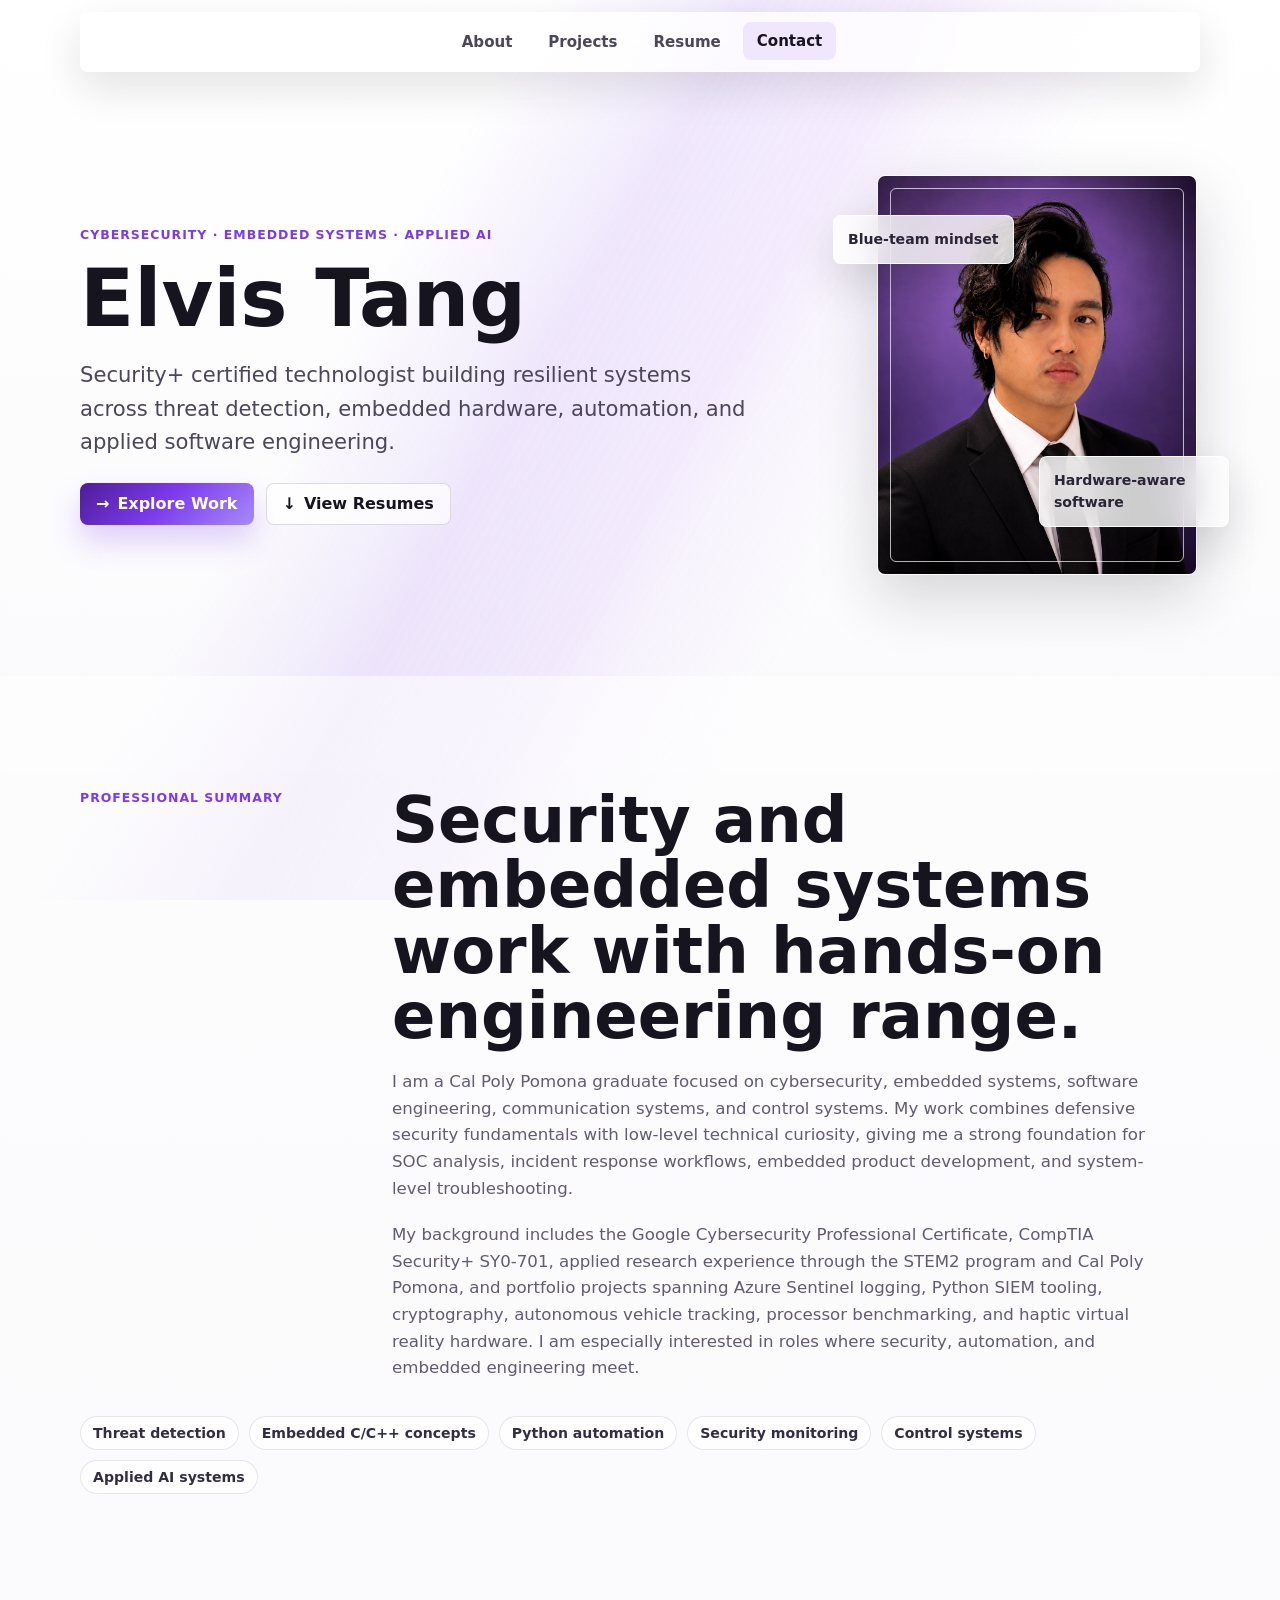
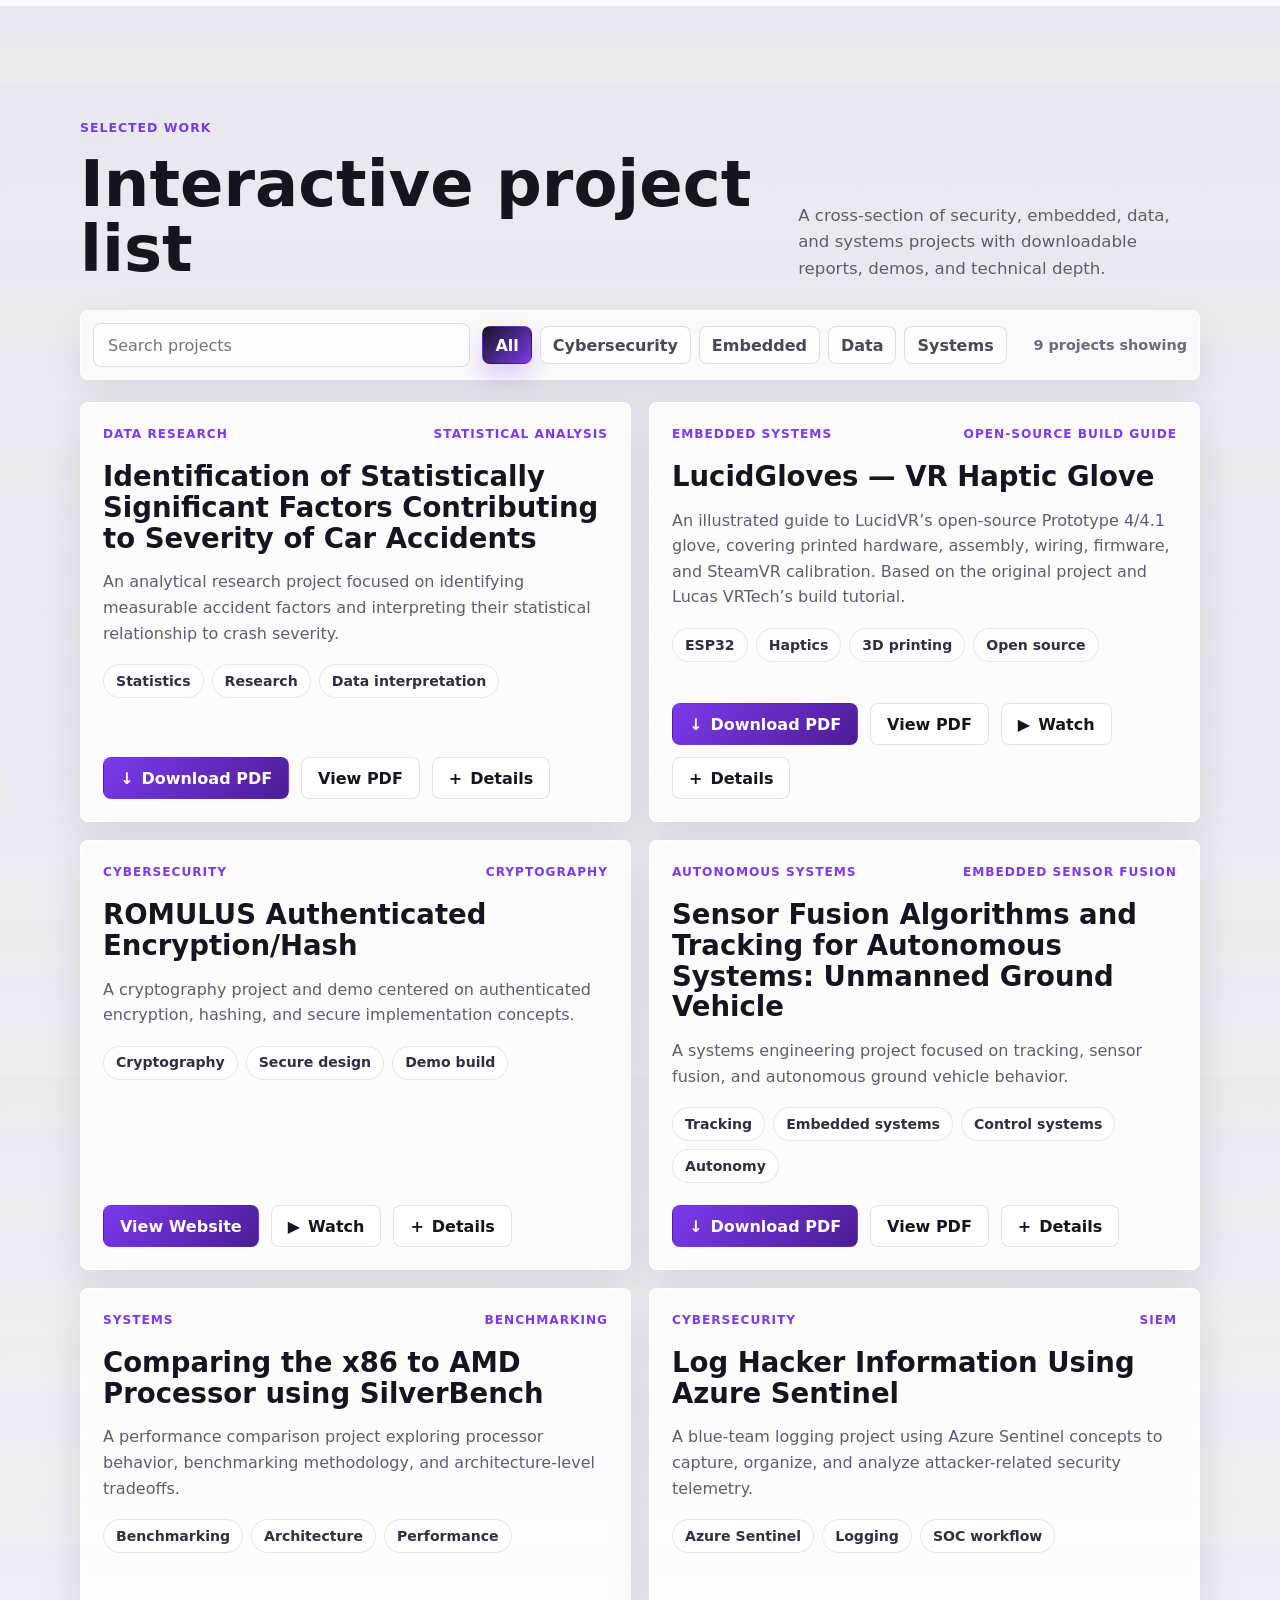
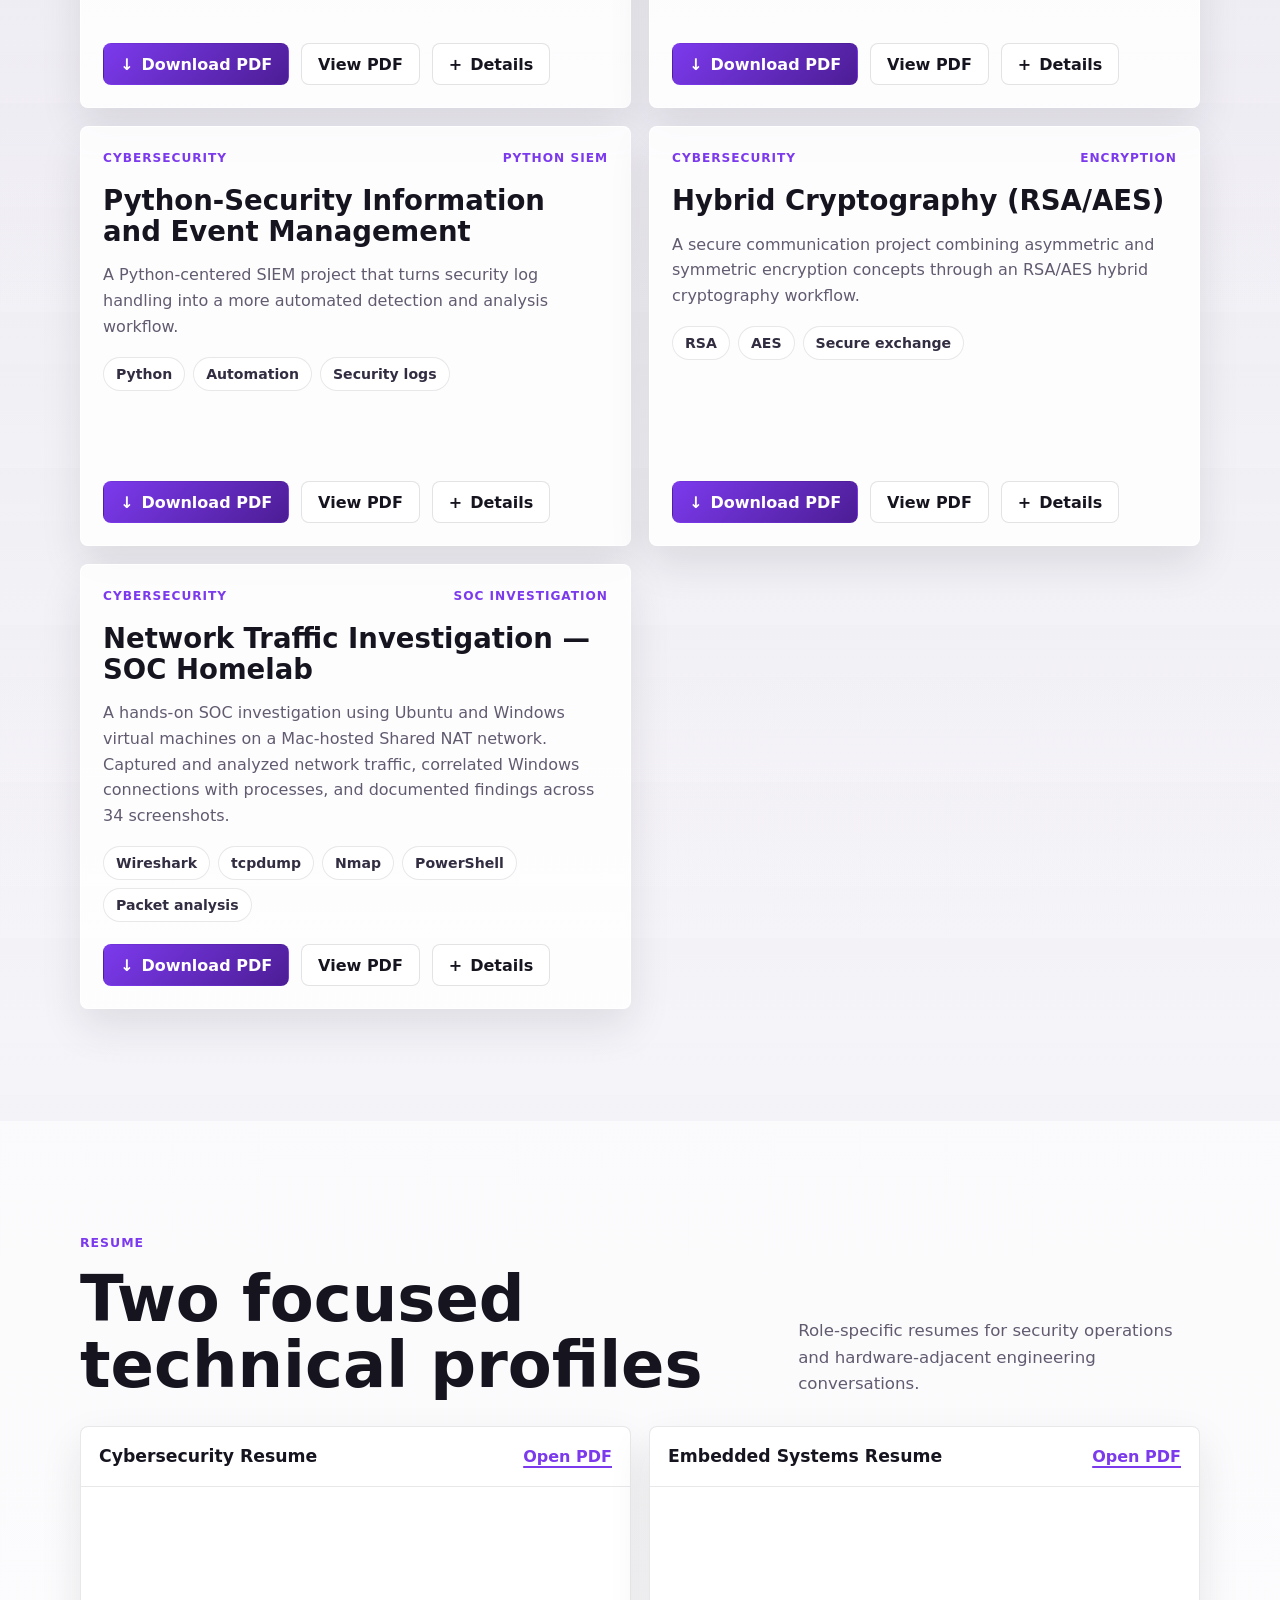
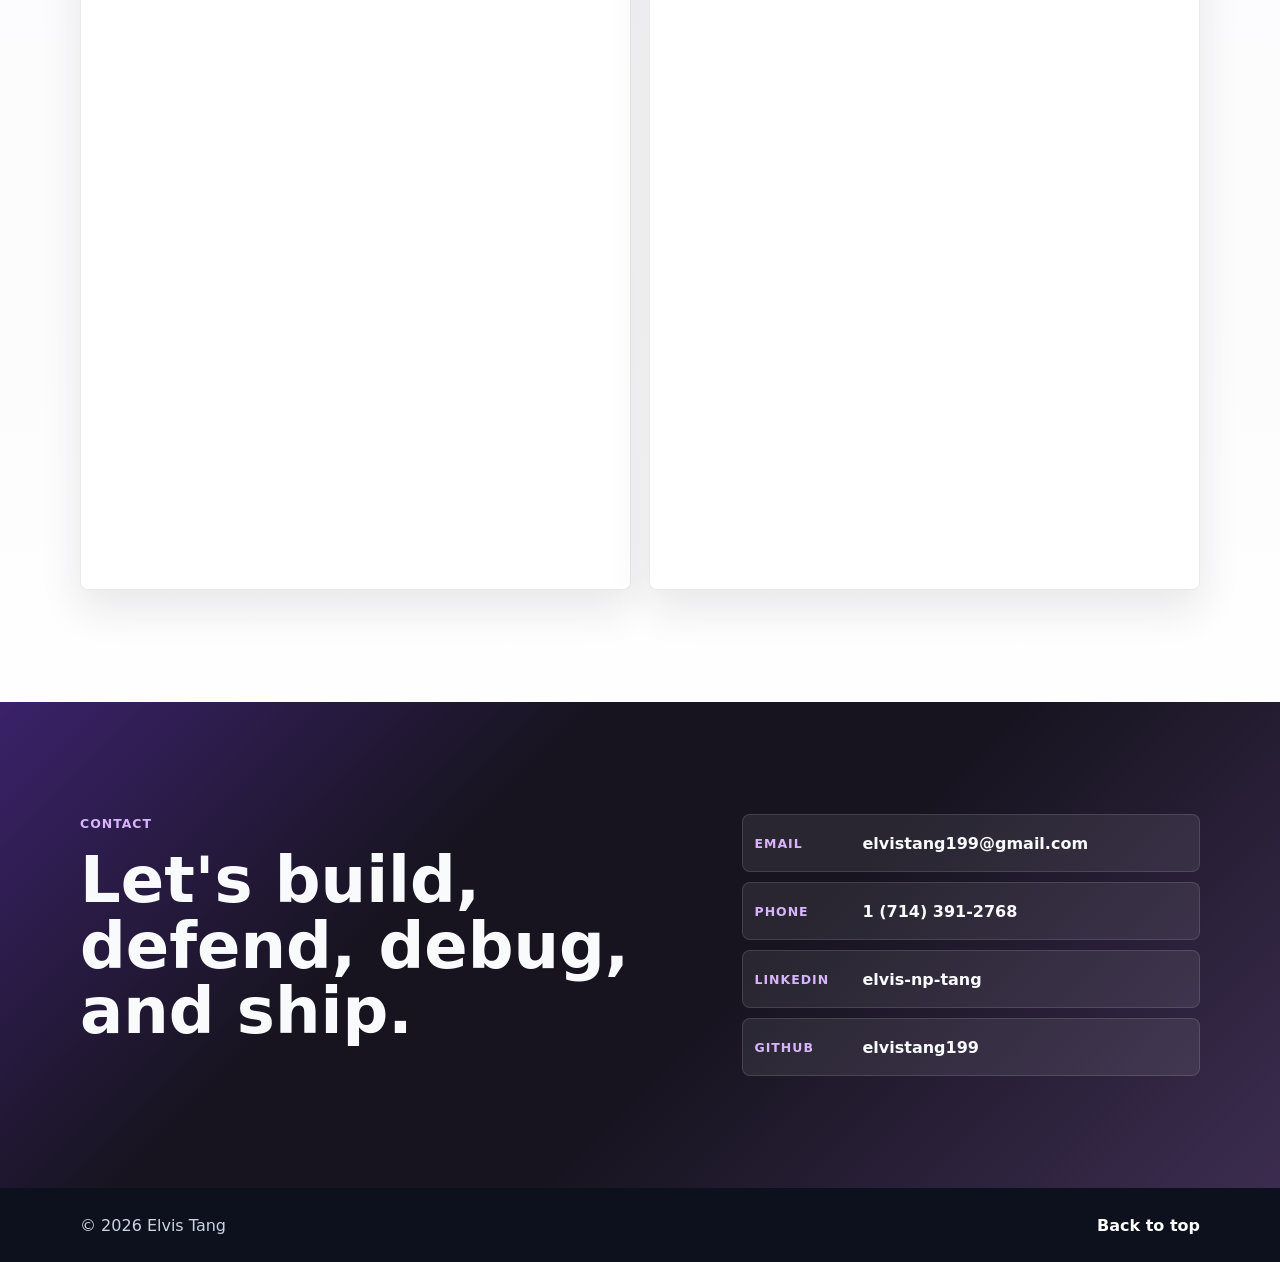
==== index.html @ aa674388 "Add files via upload" ====
<!DOCTYPE html>
<html lang="en">
<head>
  <meta charset="UTF-8" />
  <meta name="viewport" content="width=device-width, initial-scale=1.0" />
  <meta
    name="description"
    content="Portfolio for Elvis Tang, focused on cybersecurity, embedded systems, applied AI, and systems engineering projects."
  />
  <title>Elvis Tang | Cybersecurity &amp; Embedded Systems</title>
  <link rel="icon" type="image/png" href="purple-tiger-favicon.png" />
  <link rel="stylesheet" href="style.css" />
</head>
<body>
  <div class="scroll-progress" aria-hidden="true"></div>

  <header class="hero" id="top">
    <nav class="site-nav" aria-label="Primary navigation">
      <button class="nav-toggle" type="button" aria-expanded="false" aria-controls="nav-links">
        <span></span>
        <span></span>
        <span></span>
        <span class="sr-only">Menu</span>
      </button>
      <ul id="nav-links" class="nav-links">
        <li><a href="#about">About</a></li>
        <li><a href="#projects">Projects</a></li>
        <li><a href="#resume">Resume</a></li>
        <li><a href="#contact">Contact</a></li>
      </ul>
    </nav>

    <div class="hero-stage container reveal">
      <div class="hero-copy">
        <p class="eyebrow">Cybersecurity &middot; Embedded Systems &middot; Applied AI</p>
        <h1>Elvis Tang</h1>
        <p class="hero-lede">
          Security+ certified technologist building resilient systems across threat detection,
          embedded hardware, automation, and applied software engineering.
        </p>
        <div class="hero-actions" aria-label="Portfolio actions">
          <a class="button button-primary" href="#projects">
            <span aria-hidden="true">&rarr;</span>
            Explore Work
          </a>
          <a class="button button-secondary" href="#resume">
            <span aria-hidden="true">&darr;</span>
            View Resumes
          </a>
        </div>
      </div>

      <div class="hero-visual" aria-label="Portrait and expertise snapshot">
        <div class="portrait-frame tilt-target">
          <img src="ElvisTangHeadshot.png" alt="Portrait of Elvis Tang" />
        </div>
        <div class="floating-badge badge-top">
          <span>Blue-team mindset</span>
        </div>
        <div class="floating-badge badge-bottom">
          <span>Hardware-aware software</span>
        </div>
      </div>
    </div>
  </header>

  <main>
    <section id="about" class="section section-light">
      <div class="container about-layout reveal">
        <div class="section-kicker">Professional Summary</div>
        <div>
          <h2>Security and embedded systems work with hands-on engineering range.</h2>
          <p>
            I am a Cal Poly Pomona graduate focused on cybersecurity, embedded systems,
            software engineering, communication systems, and control systems. My work combines
            defensive security fundamentals with low-level technical curiosity, giving me a
            strong foundation for SOC analysis, incident response workflows, embedded product
            development, and system-level troubleshooting.
          </p>
          <p>
            My background includes the Google Cybersecurity Professional Certificate, CompTIA
            Security+ SY0-701, applied research experience through the STEM2 program and Cal
            Poly Pomona, and portfolio projects spanning Azure Sentinel logging, Python SIEM
            tooling, cryptography, autonomous vehicle tracking, processor benchmarking, and
            haptic virtual reality hardware. I am especially interested in roles where security,
            automation, and embedded engineering meet.
          </p>
        </div>
      </div>

      <div class="container expertise-strip reveal" aria-label="Core expertise">
        <span>Threat detection</span>
        <span>Embedded C/C++ concepts</span>
        <span>Python automation</span>
        <span>Security monitoring</span>
        <span>Control systems</span>
        <span>Applied AI systems</span>
      </div>
    </section>

    <section id="projects" class="section section-muted">
      <div class="container">
        <div class="section-heading reveal">
          <div>
            <div class="section-kicker">Selected Work</div>
          <h2>Interactive project list</h2>
        </div>
        <p>
            A cross-section of security, embedded, data, and systems projects with downloadable
            reports, demos, and technical depth.
        </p>
        </div>

        <div class="project-toolbar reveal" aria-label="Project filters">
          <label class="project-search">
            <span class="sr-only">Search projects</span>
            <input id="project-search" type="search" placeholder="Search projects" autocomplete="off" />
          </label>
          <div class="filter-group" role="list" aria-label="Project category">
            <button class="filter-button is-active" type="button" data-filter="all">All</button>
            <button class="filter-button" type="button" data-filter="cybersecurity">Cybersecurity</button>
            <button class="filter-button" type="button" data-filter="embedded">Embedded</button>
            <button class="filter-button" type="button" data-filter="data">Data</button>
            <button class="filter-button" type="button" data-filter="systems">Systems</button>
          </div>
          <p class="project-count" aria-live="polite"><span id="visible-count">9</span> projects showing</p>
        </div>

        <div class="project-grid">



          <article
            class="project-card reveal tilt-target"
            data-category="data"
            data-keywords="statistics data analysis car accidents severity research google document"
          >
            <div class="card-topline">
              <span>Data Research</span>
              <span>Statistical analysis</span>
            </div>
            <h3>Identification of Statistically Significant Factors Contributing to Severity of Car Accidents</h3>
            <p>
              An analytical research project focused on identifying measurable accident factors
              and interpreting their statistical relationship to crash severity.
            </p>
            <div class="tag-row" aria-label="Project skills">
              <span>Statistics</span>
              <span>Research</span>
              <span>Data interpretation</span>
            </div>
            <div class="project-actions">
              <a class="button" href="assets/reports/car-accident-severity.pdf" download>
                <span aria-hidden="true">&darr;</span>
                Download PDF
              </a>
              <a class="button" href="assets/reports/car-accident-severity.pdf">View PDF</a>
              <button class="details-toggle" type="button" aria-expanded="false">
                <span aria-hidden="true">+</span>
                Details
              </button>
            </div>
            <div class="project-details">
              <ul>
                <li>Explored factor significance and presentation of findings.</li>
                <li>Built a report-oriented workflow for technical explanation.</li>
              </ul>
            </div>
            <div class="preview" aria-live="polite"></div>
          </article>


          <article
            id="lucidgloves"
            class="project-card reveal tilt-target"
            data-category="embedded systems"
            data-keywords="lucidgloves lucidvr virtual reality haptic glove esp32 arduino open source firmware 3d printing steamvr opengloves build guide"
          >
            <div class="card-topline">
              <span>Embedded Systems</span>
              <span>Open-source build guide</span>
            </div>
            <h3>LucidGloves — VR Haptic Glove</h3>
            <p>
              An illustrated guide to LucidVR’s open-source Prototype 4/4.1 glove, covering
              printed hardware, assembly, wiring, firmware, and SteamVR calibration.
              Based on the original project and Lucas VRTech’s build tutorial.
            </p>
            <div class="tag-row" aria-label="Project skills">
              <span>ESP32</span><span>Haptics</span><span>3D printing</span><span>Open source</span>
            </div>
            <div class="project-actions">
              <a class="button" href="assets/reports/lucidgloves.pdf" download>
                <span aria-hidden="true">&darr;</span>
                Download PDF
              </a>
              <a class="button" href="assets/reports/lucidgloves.pdf">View PDF</a>
              <button class="preview-toggle" type="button" data-type="youtube" data-url="https://www.youtube.com/embed/2yF-SJcg3zQ" aria-expanded="false">
                <span aria-hidden="true">&#9654;</span>
                Watch
              </button>
              <button class="details-toggle" type="button" aria-expanded="false">
                <span aria-hidden="true">+</span>
                Details
              </button>
            </div>
            <div class="project-details">
              <ul>
                <li>Includes three attributed tutorial screenshots and timestamped instructions.</li>
                <li>Covers parts, assembly, electronics, firmware, calibration, and troubleshooting.</li>
                <li>Credits LucidVR and contributors; the original repository is MIT-licensed.</li>
              </ul>
            </div>
            <div class="preview" aria-live="polite"></div>
          </article>


          <article
            class="project-card reveal tilt-target"
            data-category="cybersecurity"
            data-keywords="romulus authenticated encryption hash cryptography cybersecurity youtube demo"
          >
            <div class="card-topline">
              <span>Cybersecurity</span>
              <span>Cryptography</span>
            </div>
            <h3>ROMULUS Authenticated Encryption/Hash</h3>
            <p>
              A cryptography project and demo centered on authenticated encryption, hashing,
              and secure implementation concepts.
            </p>
            <div class="tag-row" aria-label="Project skills">
              <span>Cryptography</span>
              <span>Secure design</span>
              <span>Demo build</span>
            </div>
            <div class="project-actions">
              <a class="button" href="https://romulusae.github.io/romulus/">View Website</a>
              <button class="preview-toggle" type="button" data-type="youtube" data-url="https://www.youtube.com/embed/PU2H38xfZKs">
                <span aria-hidden="true">&#9654;</span>
                Watch
              </button>
              <button class="details-toggle" type="button" aria-expanded="false">
                <span aria-hidden="true">+</span>
                Details
              </button>
            </div>
            <div class="project-details">
              <ul>
                <li>Explained authenticated encryption and hash behavior through a demo.</li>
                <li>Focused on practical understanding of cryptographic primitives.</li>
              </ul>
            </div>
            <div class="preview" aria-live="polite"></div>
          </article>

          <article
            class="project-card reveal tilt-target"
            data-category="systems embedded"
            data-keywords="sensor fusion tracking autonomous systems unmanned ground vehicle control systems embedded"
          >
            <div class="card-topline">
              <span>Autonomous Systems</span>
              <span>Embedded sensor fusion</span>
            </div>
            <h3>Sensor Fusion Algorithms and Tracking for Autonomous Systems: Unmanned Ground Vehicle</h3>
            <p>
              A systems engineering project focused on tracking, sensor fusion, and autonomous
              ground vehicle behavior.
            </p>
            <div class="tag-row" aria-label="Project skills">
              <span>Tracking</span>
              <span>Embedded systems</span>
              <span>Control systems</span>
              <span>Autonomy</span>
            </div>
            <div class="project-actions">
              <a class="button" href="assets/reports/sensor-fusion-ugv.pdf" download>
                <span aria-hidden="true">&darr;</span>
                Download PDF
              </a>
              <a class="button" href="assets/reports/sensor-fusion-ugv.pdf">View PDF</a>
              <button class="details-toggle" type="button" aria-expanded="false">
                <span aria-hidden="true">+</span>
                Details
              </button>
            </div>
            <div class="project-details">
              <ul>
                <li>Applied algorithmic reasoning to autonomous vehicle sensing.</li>
                <li>Documented system behavior and technical constraints.</li>
              </ul>
            </div>
            <div class="preview" aria-live="polite"></div>
          </article>

          <article
            class="project-card reveal tilt-target"
            data-category="systems"
            data-keywords="x86 amd processor silverbench benchmark computer architecture performance"
          >
            <div class="card-topline">
              <span>Systems</span>
              <span>Benchmarking</span>
            </div>
            <h3>Comparing the x86 to AMD Processor using SilverBench</h3>
            <p>
              A performance comparison project exploring processor behavior, benchmarking
              methodology, and architecture-level tradeoffs.
            </p>
            <div class="tag-row" aria-label="Project skills">
              <span>Benchmarking</span>
              <span>Architecture</span>
              <span>Performance</span>
            </div>
            <div class="project-actions">
              <a class="button" href="assets/reports/processor-benchmark.pdf" download>
                <span aria-hidden="true">&darr;</span>
                Download PDF
              </a>
              <a class="button" href="assets/reports/processor-benchmark.pdf">View PDF</a>
              <button class="details-toggle" type="button" aria-expanded="false">
                <span aria-hidden="true">+</span>
                Details
              </button>
            </div>
            <div class="project-details">
              <ul>
                <li>Compared performance signals from benchmark runs.</li>
                <li>Connected observed results to processor architecture concepts.</li>
              </ul>
            </div>
            <div class="preview" aria-live="polite"></div>
          </article>

          <article
            class="project-card reveal tilt-target"
            data-category="cybersecurity"
            data-keywords="azure sentinel log hacker information siem soc blue team detection cloud"
          >
            <div class="card-topline">
              <span>Cybersecurity</span>
              <span>SIEM</span>
            </div>
            <h3>Log Hacker Information Using Azure Sentinel</h3>
            <p>
              A blue-team logging project using Azure Sentinel concepts to capture, organize,
              and analyze attacker-related security telemetry.
            </p>
            <div class="tag-row" aria-label="Project skills">
              <span>Azure Sentinel</span>
              <span>Logging</span>
              <span>SOC workflow</span>
            </div>
            <div class="project-actions">
              <a class="button" href="assets/reports/azure-sentinel.pdf" download>
                <span aria-hidden="true">&darr;</span>
                Download PDF
              </a>
              <a class="button" href="assets/reports/azure-sentinel.pdf">View PDF</a>
              <button class="details-toggle" type="button" aria-expanded="false">
                <span aria-hidden="true">+</span>
                Details
              </button>
            </div>
            <div class="project-details">
              <ul>
                <li>Practiced security event collection and investigation structure.</li>
                <li>Mapped cloud telemetry to analyst-friendly reporting.</li>
              </ul>
            </div>
            <div class="preview" aria-live="polite"></div>
          </article>

          <article
            class="project-card reveal tilt-target"
            data-category="cybersecurity"
            data-keywords="python security information event management siem scripting automation logs"
          >
            <div class="card-topline">
              <span>Cybersecurity</span>
              <span>Python SIEM</span>
            </div>
            <h3>Python-Security Information and Event Management</h3>
            <p>
              A Python-centered SIEM project that turns security log handling into a more
              automated detection and analysis workflow.
            </p>
            <div class="tag-row" aria-label="Project skills">
              <span>Python</span>
              <span>Automation</span>
              <span>Security logs</span>
            </div>
            <div class="project-actions">
              <a class="button" href="assets/reports/python-siem.pdf" download>
                <span aria-hidden="true">&darr;</span>
                Download PDF
              </a>
              <a class="button" href="assets/reports/python-siem.pdf">View PDF</a>
              <button class="details-toggle" type="button" aria-expanded="false">
                <span aria-hidden="true">+</span>
                Details
              </button>
            </div>
            <div class="project-details">
              <ul>
                <li>Used scripting concepts to support repeatable security analysis.</li>
                <li>Focused on practical monitoring and event-management fundamentals.</li>
              </ul>
            </div>
            <div class="preview" aria-live="polite"></div>
          </article>

          <article
            class="project-card reveal tilt-target"
            data-category="cybersecurity"
            data-keywords="hybrid cryptography rsa aes encryption cybersecurity secure communication"
          >
            <div class="card-topline">
              <span>Cybersecurity</span>
              <span>Encryption</span>
            </div>
            <h3>Hybrid Cryptography (RSA/AES)</h3>
            <p>
              A secure communication project combining asymmetric and symmetric encryption
              concepts through an RSA/AES hybrid cryptography workflow.
            </p>
            <div class="tag-row" aria-label="Project skills">
              <span>RSA</span>
              <span>AES</span>
              <span>Secure exchange</span>
            </div>
            <div class="project-actions">
              <a class="button" href="assets/reports/hybrid-cryptography.pdf" download>
                <span aria-hidden="true">&darr;</span>
                Download PDF
              </a>
              <a class="button" href="assets/reports/hybrid-cryptography.pdf">View PDF</a>
              <button class="details-toggle" type="button" aria-expanded="false">
                <span aria-hidden="true">+</span>
                Details
              </button>
            </div>
            <div class="project-details">
              <ul>
                <li>Modeled key exchange and encryption responsibilities.</li>
                <li>Demonstrated how RSA and AES complement each other in practice.</li>
              </ul>
            </div>
            <div class="preview" aria-live="polite"></div>
          </article>
          <article
            id="soc-homelab"
            class="project-card reveal tilt-target"
            data-category="cybersecurity"
            data-keywords="soc homelab wireshark network traffic investigation packet analysis tcpdump nmap ubuntu windows powershell dns icmp tcp http tls shared nat endpoint process correlation event viewer"
          >
            <div class="card-topline">
              <span>Cybersecurity</span>
              <span>SOC investigation</span>
            </div>
            <h3>Network Traffic Investigation — SOC Homelab</h3>
            <p>
              A hands-on SOC investigation using Ubuntu and Windows virtual machines on a
              Mac-hosted Shared NAT network. Captured and analyzed network traffic, correlated
              Windows connections with processes, and documented findings across 34 screenshots.
            </p>
            <div class="tag-row" aria-label="Project skills">
              <span>Wireshark</span>
              <span>tcpdump</span>
              <span>Nmap</span>
              <span>PowerShell</span>
              <span>Packet analysis</span>
            </div>
            <div class="project-actions">
              <a class="button" href="assets/reports/soc-homelab.pdf" download>
                <span aria-hidden="true">&darr;</span>
                Download PDF
              </a>
              <a class="button" href="assets/reports/soc-homelab.pdf">View PDF</a>
              <button class="details-toggle" type="button" aria-expanded="false" aria-controls="soc-homelab-details">
                <span aria-hidden="true">+</span>
                Details
              </button>
            </div>
            <div class="project-details" id="soc-homelab-details">
              <ul>
                <li>Isolated ICMP, DNS, TCP, HTTP, and TLS traffic, including an HTTP-to-HTTPS redirect and TLS 1.3 session metadata.</li>
                <li>Linked Windows connection-owner PIDs to Widgets and svchost and reviewed Security Event ID 4672 for a SYSTEM logon.</li>
                <li>Correlated authorized Nmap scans with TCP SYN probes in Wireshark; all 1,000 scanned Windows TCP ports returned filtered/no-response results.</li>
                <li>Documented NAT visibility and encrypted-payload limitations without making unsupported claims of malicious activity.</li>
                <li>In progress: controlled Windows application traffic, additional event correlation, and remaining process attribution.</li>
              </ul>
            </div>
          </article>
        </div>
      </div>
    </section>

    <section id="resume" class="section section-light">
      <div class="container">
        <div class="section-heading reveal">
          <div>
            <div class="section-kicker">Resume</div>
          <h2>Two focused technical profiles</h2>
        </div>
        <p>
            Role-specific resumes for security operations and hardware-adjacent engineering
            conversations.
        </p>
        </div>
        <div class="resume-grid">
          <article class="resume-panel reveal">
            <div class="resume-panel-header">
              <h3>Cybersecurity Resume</h3>
              <a class="text-link" href="ElvisTang_CybersecurityResume.pdf" target="_blank" rel="noopener">Open PDF</a>
            </div>
            <iframe src="ElvisTang_CybersecurityResume.pdf" title="Elvis Tang cybersecurity resume"></iframe>
          </article>
          <article class="resume-panel reveal">
            <div class="resume-panel-header">
              <h3>Embedded Systems Resume</h3>
              <a class="text-link" href="ElvisTang_EmbeddedResume.pdf" target="_blank" rel="noopener">Open PDF</a>
            </div>
            <iframe src="ElvisTang_EmbeddedResume.pdf" title="Elvis Tang embedded systems resume"></iframe>
          </article>
        </div>
      </div>
    </section>

    <section id="contact" class="section section-dark">
      <div class="container contact-layout reveal">
        <div>
          <div class="section-kicker">Contact</div>
          <h2>Let's build, defend, de<button class="music-trigger" id="music-trigger" type="button" aria-label="bug — Open boombox" aria-haspopup="dialog" aria-controls="music-dialog">bug</button>, and ship.</h2>
        </div>
        <ul class="contact-list">
          <li>
            <span>Email</span>
            <a href="mailto:elvistang199@gmail.com">elvistang199@gmail.com</a>
          </li>
          <li>
            <span>Phone</span>
            <a href="tel:+17143912768">1 (714) 391-2768</a>
          </li>
          <li>
            <span>LinkedIn</span>
            <a href="https://www.linkedin.com/in/elvis-np-tang/" target="_blank" rel="noopener">elvis-np-tang</a>
          </li>
          <li>
            <span>GitHub</span>
            <a href="https://github.com/elvistang199" target="_blank" rel="noopener">elvistang199</a>
          </li>
        </ul>
      </div>
    </section>
  </main>

  <footer>
    <div class="container footer-inner">
      <p>&copy; 2026 Elvis Tang</p>
      <a href="#top">Back to top</a>
    </div>
  </footer>

  <dialog id="music-dialog" class="music-dialog" aria-label="Boombox">
    <div class="boombox-handle" aria-hidden="true"></div>
    <div class="boombox">
      <header class="boombox-header">
        <div class="boombox-volume">
          <div id="music-volume" class="boombox-knob" role="slider" tabindex="0" aria-label="Volume" aria-valuemin="0" aria-valuemax="100" aria-valuenow="70" aria-valuetext="70 percent" aria-describedby="music-volume-help"><span aria-hidden="true"></span></div>
          <div class="boombox-volume-label">VOLUME <output id="music-volume-value">70%</output></div>
          <span id="music-volume-help" class="sr-only">Drag around the knob to turn it. Use arrow keys to adjust, Home to mute, or End for maximum volume.</span>
        </div>
        <button class="music-dialog-close" type="button" aria-label="Close boombox">&times;</button>
      </header>
      <div class="boombox-tuner" aria-hidden="true"><span>FM</span><div>88 · 92 · 96 · 100 · 104 · 108 <i></i></div><span>MHz</span></div>
      <div class="boombox-body">
        <div class="boombox-speaker" aria-hidden="true"></div>
        <div class="boombox-center">
          <div class="boombox-display">
            <span id="music-status" role="status">Ready to play</span>
            <strong id="music-title">B@BY</strong>
            <span id="music-position">TRACK 01 / 01</span>
          </div>
          <div class="boombox-tape-label" aria-hidden="true"><span>ELVIS MIX</span><span>A • C-90</span></div>
          <div class="boombox-cassette" aria-hidden="true"><i></i><span></span><i></i></div>
          <div class="boombox-controls">
            <button id="music-play" type="button" autofocus aria-label="Play"><span aria-hidden="true">▶</span></button>
            <button id="music-next" type="button" aria-label="Next song"><span aria-hidden="true">▶|</span></button>
          </div>
        </div>
        <div class="boombox-speaker" aria-hidden="true"></div>
      </div>
      <div class="boombox-footer" aria-hidden="true"><span>HIGH FIDELITY</span><span>AUTO STOP • CASSETTE</span></div>
    </div>
    <audio id="music-audio" src="assets/music/BABY.mp3" preload="none"></audio>
  </dialog>

  <script src="script.js"></script>
</body>
</html>
---- style.css ----
:root {
  --ink: #16141f;
  --muted: #6f687c;
  --paper: #f4f3f7;
  --surface: rgba(255, 255, 255, 0.86);
  --surface-solid: #ffffff;
  --line: rgba(31, 27, 42, 0.14);
  --accent: #7c3aed;
  --accent-soft: #a78bfa;
  --accent-bright: #c084fc;
  --accent-deep: #4c1d95;
  --dark: #171420;
  --shadow: 0 22px 60px rgba(31, 27, 42, 0.18);
  --radius: 8px;
}

* {
  box-sizing: border-box;
}

html {
  scroll-behavior: smooth;
}

body {
  margin: 0;
  min-width: 320px;
  font-family: Inter, ui-sans-serif, system-ui, -apple-system, BlinkMacSystemFont, "Segoe UI", sans-serif;
  line-height: 1.6;
  color: var(--ink);
  background:
    linear-gradient(180deg, rgba(255, 255, 255, 0.96), rgba(238, 237, 244, 0.94) 46%, rgba(255, 255, 255, 0.98)),
    repeating-linear-gradient(90deg, rgba(31, 27, 42, 0.035) 0 1px, transparent 1px 86px),
    repeating-linear-gradient(0deg, rgba(31, 27, 42, 0.03) 0 1px, transparent 1px 86px);
  overflow-x: hidden;
}

body::before {
  position: fixed;
  inset: 0;
  z-index: -1;
  content: "";
  background:
    linear-gradient(120deg, transparent 0 30%, rgba(124, 58, 237, 0.1) 42%, transparent 56%),
    linear-gradient(300deg, transparent 0 35%, rgba(192, 132, 252, 0.1) 48%, transparent 62%);
  animation: backgroundSweep 18s linear infinite alternate;
}

body.nav-open {
  overflow: hidden;
}

img,
iframe {
  max-width: 100%;
}

a {
  color: inherit;
  text-decoration: none;
}

button,
input {
  font: inherit;
}

button {
  border: 0;
}

.container {
  width: min(1120px, calc(100% - 40px));
  margin: 0 auto;
}

.sr-only {
  position: absolute;
  width: 1px;
  height: 1px;
  padding: 0;
  margin: -1px;
  overflow: hidden;
  clip: rect(0, 0, 0, 0);
  white-space: nowrap;
  border: 0;
}

.scroll-progress {
  position: fixed;
  top: 0;
  left: 0;
  z-index: 100;
  width: calc(var(--progress, 0) * 100%);
  height: 4px;
  background: linear-gradient(90deg, var(--accent-deep), var(--accent), var(--accent-bright));
  box-shadow: 0 0 18px rgba(124, 58, 237, 0.34);
}

.hero {
  position: relative;
  min-height: 74svh;
  padding-bottom: 22px;
  isolation: isolate;
}

.site-nav {
  position: sticky;
  top: 12px;
  z-index: 50;
  display: flex;
  align-items: center;
  justify-content: center;
  width: min(1120px, calc(100% - 40px));
  min-height: 60px;
  margin: 10px auto 0;
  padding: 10px 12px 10px 16px;
  background: rgba(255, 255, 255, 0.78);
  border: 1px solid rgba(255, 255, 255, 0.74);
  border-radius: var(--radius);
  box-shadow: 0 16px 42px rgba(31, 27, 42, 0.12);
  backdrop-filter: blur(22px);
}

.nav-links {
  display: flex;
  align-items: center;
  gap: 8px;
  padding: 0;
  margin: 0;
  list-style: none;
}

.nav-links a {
  display: inline-flex;
  align-items: center;
  min-height: 38px;
  padding: 0 14px;
  color: #4b4658;
  font-size: 0.94rem;
  font-weight: 750;
  border-radius: var(--radius);
  transition: color 180ms ease, background 180ms ease, transform 180ms ease;
}

.nav-links a:hover,
.nav-links a.is-active {
  color: var(--ink);
  background: rgba(124, 58, 237, 0.1);
  transform: translateY(-1px);
}

.nav-toggle {
  display: none;
  width: 44px;
  height: 44px;
  padding: 10px;
  background: rgba(31, 27, 42, 0.07);
  border-radius: var(--radius);
  cursor: pointer;
}

.nav-toggle span:not(.sr-only) {
  display: block;
  width: 100%;
  height: 2px;
  margin: 5px 0;
  background: var(--ink);
  transition: transform 180ms ease, opacity 180ms ease;
}

.nav-toggle[aria-expanded="true"] span:nth-child(1) {
  transform: translateY(7px) rotate(45deg);
}

.nav-toggle[aria-expanded="true"] span:nth-child(2) {
  opacity: 0;
}

.nav-toggle[aria-expanded="true"] span:nth-child(3) {
  transform: translateY(-7px) rotate(-45deg);
}

.hero-stage {
  display: grid;
  grid-template-columns: minmax(0, 1.08fr) minmax(250px, 0.48fr);
  align-items: center;
  gap: clamp(28px, 5vw, 60px);
  min-height: calc(74svh - 84px);
  padding: clamp(28px, 5vw, 56px) 0 clamp(18px, 3vw, 28px);
}

.eyebrow,
.section-kicker {
  margin: 0 0 14px;
  color: var(--accent);
  font-size: 0.78rem;
  font-weight: 850;
  letter-spacing: 0.08em;
  text-transform: uppercase;
}

.hero h1,
.section h2,
.contact-layout h2 {
  margin: 0;
  line-height: 1.02;
  letter-spacing: 0;
}

.hero h1 {
  max-width: 820px;
  font-size: clamp(2.85rem, 6.2vw, 5.2rem);
}

.hero-lede {
  max-width: 680px;
  margin: 18px 0 0;
  color: #4b4658;
  font-size: clamp(1.08rem, 2vw, 1.32rem);
}

.hero-actions,
.project-actions {
  display: flex;
  flex-wrap: wrap;
  gap: 12px;
  align-items: center;
}

.hero-actions {
  margin-top: 24px;
}

.button,
.project-actions button,
.filter-button {
  position: relative;
  display: inline-flex;
  align-items: center;
  justify-content: center;
  gap: 8px;
  min-height: 42px;
  padding: 0 16px;
  overflow: hidden;
  font-weight: 800;
  border-radius: var(--radius);
  cursor: pointer;
  transition: transform 180ms ease, box-shadow 180ms ease, border-color 180ms ease, background 180ms ease, color 180ms ease;
}

.button::before,
.project-actions button::before,
.filter-button::before {
  position: absolute;
  inset: 0;
  content: "";
  background: linear-gradient(120deg, transparent 0 34%, rgba(255, 255, 255, 0.36) 48%, transparent 62%);
  transform: translateX(-130%);
  transition: transform 540ms ease;
}

.button:hover::before,
.project-actions button:hover::before,
.filter-button:hover::before {
  transform: translateX(130%);
}

.button:hover,
.project-actions button:hover,
.filter-button:hover {
  transform: translateY(-2px);
}

.button-primary {
  color: #fff;
  background: linear-gradient(135deg, var(--accent-deep), var(--accent) 48%, var(--accent-soft));
  box-shadow: 0 16px 30px rgba(124, 58, 237, 0.24);
}

.button-secondary {
  color: var(--ink);
  background: rgba(255, 255, 255, 0.72);
  border: 1px solid var(--line);
}

.hero-visual {
  position: relative;
  justify-self: center;
  width: min(320px, 100%);
}

.portrait-frame {
  position: relative;
  aspect-ratio: 4 / 5;
  overflow: hidden;
  background: var(--surface-solid);
  border: 1px solid rgba(255, 255, 255, 0.9);
  border-radius: var(--radius);
  box-shadow: var(--shadow);
  transform: perspective(900px) rotateX(var(--rotate-x, 0deg)) rotateY(var(--rotate-y, 0deg));
  transition: transform 220ms ease, box-shadow 220ms ease;
}

.portrait-frame::before {
  position: absolute;
  inset: 0;
  z-index: 1;
  content: "";
  background: linear-gradient(125deg, transparent, rgba(255, 255, 255, 0.32), transparent);
  transform: translateX(-120%);
  animation: portraitGlint 5.5s ease-in-out infinite;
}

.portrait-frame::after {
  position: absolute;
  inset: 12px;
  z-index: 2;
  content: "";
  border: 1px solid rgba(255, 255, 255, 0.7);
  border-radius: calc(var(--radius) - 2px);
}

.portrait-frame img {
  width: 100%;
  height: 100%;
  object-fit: cover;
  filter: saturate(1.06) contrast(1.04);
  transform: scale(1.02);
}

.floating-badge {
  position: absolute;
  z-index: 4;
  max-width: 190px;
  padding: 12px 14px;
  color: #2a2435;
  font-size: 0.88rem;
  font-weight: 850;
  background: rgba(255, 255, 255, 0.8);
  border: 1px solid rgba(255, 255, 255, 0.92);
  border-radius: var(--radius);
  box-shadow: 0 18px 44px rgba(31, 27, 42, 0.14);
  backdrop-filter: blur(18px);
  animation: badgeFloat 5.2s ease-in-out infinite;
}

.badge-top {
  top: 10%;
  left: -44px;
}

.badge-bottom {
  right: -32px;
  bottom: 12%;
  animation-delay: -1.8s;
}

.section {
  padding: clamp(68px, 9vw, 112px) 0;
}

.section-light {
  background: rgba(255, 255, 255, 0.54);
}

.section-muted {
  background:
    linear-gradient(180deg, rgba(31, 27, 42, 0.035), rgba(255, 255, 255, 0.24)),
    rgba(239, 237, 245, 0.68);
}

.section-dark {
  color: #f8fafc;
  background:
    linear-gradient(135deg, rgba(124, 58, 237, 0.36), transparent 34%),
    linear-gradient(315deg, rgba(192, 132, 252, 0.22), transparent 42%),
    var(--dark);
}

.about-layout {
  display: grid;
  grid-template-columns: 240px minmax(0, 1fr);
  gap: clamp(24px, 6vw, 72px);
}

.about-layout h2,
.section-heading h2,
.contact-layout h2 {
  font-size: clamp(2rem, 5vw, 4.1rem);
}

.about-layout p,
.section-heading p,
.contact-layout p {
  max-width: 780px;
  color: #625b70;
  font-size: 1.04rem;
}

.about-layout p {
  margin: 20px 0 0;
}

.expertise-strip {
  display: flex;
  flex-wrap: wrap;
  gap: 10px;
  margin-top: 34px;
}

.expertise-strip span,
.tag-row span {
  display: inline-flex;
  align-items: center;
  min-height: 34px;
  padding: 0 12px;
  color: #332d42;
  font-size: 0.88rem;
  font-weight: 780;
  background: rgba(255, 255, 255, 0.72);
  border: 1px solid rgba(31, 27, 42, 0.1);
  border-radius: 999px;
}

.section-heading {
  display: grid;
  grid-template-columns: minmax(0, 0.95fr) minmax(280px, 0.55fr);
  gap: 24px;
  align-items: end;
  margin-bottom: 28px;
}

.section-heading p {
  margin: 0;
}

.project-toolbar {
  display: grid;
  grid-template-columns: minmax(220px, 0.7fr) minmax(280px, 1fr) auto;
  gap: 12px;
  align-items: center;
  margin-bottom: 22px;
  padding: 12px;
  background: rgba(255, 255, 255, 0.72);
  border: 1px solid rgba(255, 255, 255, 0.8);
  border-radius: var(--radius);
  box-shadow: 0 18px 44px rgba(31, 27, 42, 0.08);
  backdrop-filter: blur(18px);
}

.project-search input {
  width: 100%;
  min-height: 44px;
  padding: 0 14px;
  color: var(--ink);
  background: rgba(255, 255, 255, 0.78);
  border: 1px solid var(--line);
  border-radius: var(--radius);
  outline: 0;
  transition: border-color 180ms ease, box-shadow 180ms ease;
}

.project-search input:focus {
  border-color: rgba(124, 58, 237, 0.68);
  box-shadow: 0 0 0 4px rgba(124, 58, 237, 0.13);
}

.filter-group {
  display: flex;
  flex-wrap: wrap;
  gap: 8px;
}

.filter-button {
  min-height: 38px;
  padding: 0 12px;
  color: #4b4658;
  background: rgba(255, 255, 255, 0.72);
  border: 1px solid var(--line);
}

.filter-button.is-active {
  color: #fff;
  background: linear-gradient(135deg, var(--dark), var(--accent));
  border-color: transparent;
  box-shadow: 0 12px 24px rgba(124, 58, 237, 0.24);
}

.project-count {
  margin: 0;
  color: var(--muted);
  font-size: 0.9rem;
  font-weight: 780;
  text-align: right;
  white-space: nowrap;
}

.project-grid {
  display: grid;
  grid-template-columns: repeat(2, minmax(0, 1fr));
  gap: 18px;
}

.project-card {
  position: relative;
  display: flex;
  flex-direction: column;
  min-height: 420px;
  padding: 22px;
  overflow: hidden;
  background: rgba(255, 255, 255, 0.84);
  border: 1px solid rgba(255, 255, 255, 0.84);
  border-radius: var(--radius);
  box-shadow: 0 18px 42px rgba(31, 27, 42, 0.1);
  transform: perspective(900px) rotateX(var(--rotate-x, 0deg)) rotateY(var(--rotate-y, 0deg)) translateY(0);
  transition: opacity 240ms ease, transform 220ms ease, box-shadow 220ms ease, border-color 220ms ease;
}

.project-card::before {
  position: absolute;
  inset: 0;
  content: "";
  pointer-events: none;
  background:
    linear-gradient(120deg, rgba(124, 58, 237, 0.16), transparent 32%),
    linear-gradient(300deg, rgba(192, 132, 252, 0.16), transparent 42%);
  opacity: 0;
  transition: opacity 220ms ease;
}

.project-card::after {
  position: absolute;
  inset: 0;
  content: "";
  pointer-events: none;
  border-radius: inherit;
  box-shadow: inset 0 0 0 1px rgba(124, 58, 237, 0);
  transition: box-shadow 220ms ease;
}

.project-card:hover,
.project-card.is-open {
  box-shadow: 0 26px 64px rgba(31, 27, 42, 0.16);
  border-color: rgba(124, 58, 237, 0.24);
}

.project-card:hover::before,
.project-card.is-open::before {
  opacity: 1;
}

.project-card:hover::after,
.project-card.is-open::after {
  box-shadow: inset 0 0 0 1px rgba(124, 58, 237, 0.28);
}

.project-card.is-hidden {
  display: none;
}

.music-trigger {
  min-height: 44px;
  padding: 0;
  border: 0;
  color: inherit;
  background: transparent;
  font: inherit;
  cursor: pointer;
}

.music-trigger:hover,
.music-trigger:focus-visible {
  color: #52e49b;
}

.music-dialog {
  position: fixed;
  inset: auto 0 max(18px, env(safe-area-inset-bottom));
  z-index: 1000;
  width: min(640px, calc(100% - 24px));
  max-height: calc(100dvh - 36px);
  margin: 0 auto;
  padding: 22px 0 0;
  overflow-y: auto;
  border: 0;
  color: #eefcff;
  background: transparent;
}
.boombox-handle {
  width: 78%;
  height: 36px;
  margin: 0 auto -2px;
  border: 9px solid #252a30;
  box-shadow: inset 0 2px 1px #a4a9ac, 0 -1px 0 #71777e;
  border-bottom: 0;
  border-radius: 12px 12px 0 0;
}
.boombox {
  padding: 14px 18px 22px;
  position: relative;
  border: 3px solid #24282d;
  border-radius: 5px;
  background: repeating-linear-gradient(0deg, #ffffff18 0 1px, transparent 1px 3px), linear-gradient(115deg, #e0e1de, #8a9196 20%, #d9dcda 52%, #939ba0 83%, #e5e6e2);
  box-shadow: inset 0 2px 1px #d2d6d780, inset 0 -5px 2px #111820, 0 12px 30px #0008;
}
.boombox-header {
  display: flex;
  justify-content: space-between;
  align-items: center;
  font-size: 0.85rem;
  font-weight: 800;
  letter-spacing: 0.12em;
}
.music-dialog-close {
  width: 44px;
  height: 44px;
  border: 0;
  border-radius: 50%;
  color: #eefcff;
  background: linear-gradient(#626a71, #2d343b);
  box-shadow: inset 0 1px 1px #ffffff60, 0 3px 0 #10151b;
  font-size: 1.6rem;
  cursor: pointer;
}
.boombox-body { display: grid; grid-template-columns: 1.2fr 1.4fr 1.2fr; gap: 16px; align-items: center; }
.boombox-speaker {
  position: relative;
  aspect-ratio: 1;
  border: 7px solid #1a1d21;
  border-radius: 50%;
  background: radial-gradient(circle at 43% 38%, #4c5359 0, #1c2025 24%, #090c10 25% 29%, #333940 30%, #171b20 52%, #06090c 55% 61%, #30353a 64%, #12171c 70%);
  box-shadow: 0 0 0 2px #74797d, 0 0 0 5px #24292e, inset 0 4px 9px #000, 0 6px 8px #0009;
}
.boombox-speaker::before {
  content: "";
  position: absolute;
  inset: -12px;
  border: 5px solid transparent;
  border-radius: 50%;
  background: conic-gradient(#70e8af, #91f7d4, #6da7f5, #b489e9, #f080b5, #70e8af) border-box;
  mask: linear-gradient(#fff 0 0) padding-box, linear-gradient(#fff 0 0);
  mask-composite: exclude;
  opacity: 0.45;
}
.is-playing .boombox-speaker::before { opacity: 1; filter: drop-shadow(0 0 4px #88eacb); }
.boombox-volume { display: flex; align-items: center; gap: 12px; }
.boombox-volume-label { display: grid; gap: 3px; color: #263039; font: 700 0.7rem monospace; letter-spacing: 0.08em; }
.boombox-volume-label output { font-weight: 400; font-variant-numeric: tabular-nums; }
.boombox-knob {
  --knob-angle: 54deg;
  position: relative;
  width: 54px;
  height: 54px;
  flex-shrink: 0;
  border: 2px solid #363e44;
  border-radius: 50%;
  background: repeating-conic-gradient(#747e86 0deg 4deg, #d8dcd9 4deg 8deg);
  box-shadow: 0 3px 0 #30383f, 0 5px 6px #0007, 0 0 0 2px #e9eae5;
  cursor: grab;
  touch-action: none;
  user-select: none;
}
.boombox-knob span {
  position: absolute;
  inset: 5px;
  border: 1px solid #e4e7e6;
  border-radius: 50%;
  background: conic-gradient(from 30deg, #dbe0e0, #8b969e, #f4f4ed, #8d979f, #dbe0e0);
  box-shadow: inset 0 0 4px #ffffff80;
  transform: rotate(var(--knob-angle));
  pointer-events: none;
}
.boombox-knob span::after { content: ""; position: absolute; top: 3px; left: calc(50% - 2px); width: 4px; height: 11px; border-radius: 1px; background: #222e36; box-shadow: 1px 0 0 #fff8; }
.boombox-knob.is-turning { cursor: grabbing; }
.boombox-knob:focus-visible { outline: 3px solid #164e73; outline-offset: 5px; }
.boombox-speaker::after {
  content: "";
  position: absolute;
  inset: 0;
  border-radius: inherit;
  background: radial-gradient(circle, #050709cc 1px, transparent 1.6px) 0 0 / 4px 4px;
  box-shadow: inset 0 1px 2px #ffffff40;
}
.boombox-tuner { display: flex; align-items: center; gap: 10px; margin: 10px 0 22px; padding: 7px 10px; border: 2px solid #171d22; border-radius: 3px; background: linear-gradient(#090e13, #1d2a30); box-shadow: inset 0 2px 5px #000, 0 1px 0 #9ca4aa60; color: #c8d5d7; font: 0.75rem monospace; }
.boombox-tuner div { position: relative; flex: 1; text-align: justify; text-align-last: justify; padding-bottom: 9px; background: repeating-linear-gradient(90deg, #95aeb5 0 1px, transparent 1px 8px) bottom / 100% 5px no-repeat; }
.boombox-tuner i { position: absolute; top: -3px; bottom: -3px; left: 62%; width: 2px; background: #ff815e; box-shadow: 0 0 4px #ff815e; }
.boombox-footer { display: flex; justify-content: space-between; gap: 12px; margin-top: 20px; color: #30383e; font: 0.65rem monospace; letter-spacing: 0.08em; }
.boombox::before, .boombox::after { content: ""; position: absolute; bottom: 7px; width: 5px; height: 5px; border: 1px solid #14191e; border-radius: 50%; background: linear-gradient(135deg, #8d979e 40%, #1a2025 42% 58%, #8d979e 60%); }
.boombox::before { left: 7px; }
.boombox::after { right: 7px; }
.boombox-center { min-width: 0; }
.boombox-display {
  display: grid;
  gap: 4px;
  padding: 12px;
  border: 3px solid #080f18;
  border-radius: 6px;
  color: #90efc5;
  background: #061e1e;
  box-shadow: inset 0 0 20px #4affc010;
  font-family: monospace;
}
.boombox-display span { font-size: 0.75rem; }
.boombox-display strong { font-size: 1.25rem; overflow-wrap: anywhere; }
.boombox-tape-label { display: flex; justify-content: space-between; gap: 4px; margin-top: 10px; padding: 5px 8px; color: #302e28; background: #ccc8b8; border-radius: 3px 3px 0 0; border-bottom: 3px solid #bb654a; font: 0.65rem monospace; }
.boombox-cassette { display: flex; align-items: center; justify-content: space-between; margin: 0 0 12px; padding: 12px 16px; border: 3px solid #1c2228; border-radius: 0 0 5px 5px; background: linear-gradient(155deg, #ffffff20, transparent 45%), #10171b; box-shadow: inset 0 2px 6px #000, 0 1px 0 #819099; }
.boombox-cassette i { width: 22px; height: 22px; flex-shrink: 0; border: 5px dashed #c4c8c6; outline: 3px solid #42484c; border-radius: 50%; }
.boombox-cassette span { width: 35%; height: 10px; background: #364454; }
.is-playing .boombox-cassette i { animation: cassette-spin 2s linear infinite; }
@keyframes cassette-spin { to { transform: rotate(360deg); } }
.boombox-controls {
  display: flex;
  gap: 3px;
  padding: 5px 5px 10px;
  border: 1px solid #62696d;
  border-radius: 2px;
  background: #090d10;
  box-shadow: inset 0 3px 6px #000, 0 1px 0 #ffffff30;
}
.boombox-controls button {
  position: relative;
  flex: 1;
  min-width: 0;
  min-height: 48px;
  padding: 6px 8px 14px;
  border: 1px solid #899094;
  border-bottom: 5px solid #757e83;
  border-radius: 1px;
  color: #1a2023;
  background: linear-gradient(90deg, #a5adb1, #d7dbdc 10%, #c3c9cb 88%, #8e979c);
  box-shadow: inset 0 2px 0 #f5f6f4, inset 0 -1px 0 #e5e8e8, 0 5px 0 #3b4349, 0 7px 3px #000;
  font: 900 1.15rem monospace;
  text-shadow: 0 1px 0 #ffffff80;
  cursor: pointer;
  transition: transform 80ms, box-shadow 80ms;
}
.boombox-controls button::after {
  content: "";
  position: absolute;
  right: 7px;
  bottom: 4px;
  left: 7px;
  height: 4px;
  background: repeating-linear-gradient(0deg, #ffffff50 0 1px, #525d6350 1px 2px);
}
.boombox-controls button:active,
.is-playing #music-play {
  transform: translateY(4px);
  box-shadow: inset 0 2px 3px #0004, 0 1px 0 #3b4349, 0 2px 2px #000;
}
.music-dialog-close:active { transform: translateY(3px); box-shadow: inset 0 1px 3px #0005, 0 1px 0 #141a20; }
.is-playing .boombox-display { box-shadow: inset 0 0 20px #4affc025; }
.boombox-controls button:hover { color: #000; }
.music-dialog button:focus-visible { outline: 2px solid #b4fce0; outline-offset: 3px; }
@media (max-width: 480px) {
  .boombox { padding: 10px 12px 16px; }
  .boombox-body { grid-template-columns: 1fr 2.4fr 1fr; gap: 8px; }
  .boombox-speaker { border-width: 3px; }
  .boombox-tuner { gap: 6px; padding-inline: 6px; font-size: 0.65rem; }
  .boombox-footer { font-size: 0.55rem; letter-spacing: 0; }
}
@media (prefers-reduced-motion: reduce) {
  .is-playing .boombox-cassette i { animation: none; }
}

.card-topline {
  position: relative;
  display: flex;
  flex-wrap: wrap;
  gap: 8px;
  align-items: center;
  justify-content: space-between;
  margin-bottom: 16px;
  color: var(--accent);
  font-size: 0.76rem;
  font-weight: 850;
  letter-spacing: 0.08em;
  text-transform: uppercase;
}

.project-card h3 {
  position: relative;
  margin: 0;
  font-size: clamp(1.22rem, 2.2vw, 1.72rem);
  line-height: 1.12;
  letter-spacing: 0;
}

.project-card p {
  position: relative;
  margin: 16px 0 0;
  color: #625b70;
}

.tag-row {
  position: relative;
  display: flex;
  flex-wrap: wrap;
  gap: 8px;
  margin-top: 18px;
}

.project-actions {
  position: relative;
  margin-top: auto;
  padding-top: 22px;
}

.project-actions button,
.project-actions a {
  color: var(--ink);
  background: rgba(255, 255, 255, 0.76);
  border: 1px solid rgba(31, 27, 42, 0.12);
}

.project-actions button:first-child,
.project-actions a:first-child {
  color: #fff;
  background: linear-gradient(135deg, var(--accent), var(--accent-deep));
  border-color: transparent;
}

.project-details {
  position: relative;
  display: grid;
  grid-template-rows: 0fr;
  opacity: 0;
  transition: grid-template-rows 260ms ease, opacity 220ms ease, margin-top 220ms ease;
}

.project-card.is-open .project-details {
  grid-template-rows: 1fr;
  margin-top: 16px;
  opacity: 1;
}

.project-details ul {
  min-height: 0;
  padding-left: 18px;
  margin: 0;
  overflow: hidden;
  color: #625b70;
}

.project-details li + li {
  margin-top: 6px;
}

.preview {
  position: relative;
  display: grid;
  grid-template-rows: 0fr;
  margin-top: 0;
  overflow: hidden;
  opacity: 0;
  transition: grid-template-rows 280ms ease, opacity 220ms ease, margin-top 220ms ease;
}

.project-card.has-preview .preview {
  grid-template-rows: 1fr;
  margin-top: 16px;
  opacity: 1;
}

.preview-inner {
  min-height: 0;
  overflow: hidden;
  background: #171420;
  border: 1px solid rgba(31, 27, 42, 0.12);
  border-radius: var(--radius);
}

.preview iframe {
  display: block;
  width: 100%;
  height: clamp(260px, 38vw, 420px);
  border: 0;
}

.preview img {
  display: block;
  width: 100%;
  max-height: 460px;
  object-fit: cover;
}

.resume-grid {
  display: grid;
  grid-template-columns: repeat(2, minmax(0, 1fr));
  gap: 18px;
}

.resume-panel {
  overflow: hidden;
  background: rgba(255, 255, 255, 0.84);
  border: 1px solid rgba(31, 27, 42, 0.1);
  border-radius: var(--radius);
  box-shadow: 0 18px 42px rgba(31, 27, 42, 0.1);
}

.resume-panel-header {
  display: flex;
  gap: 16px;
  align-items: center;
  justify-content: space-between;
  padding: 16px 18px;
  border-bottom: 1px solid rgba(31, 27, 42, 0.1);
}

.resume-panel h3 {
  margin: 0;
  font-size: 1.08rem;
}

.text-link {
  color: var(--accent);
  font-weight: 850;
  text-decoration: underline;
  text-decoration-thickness: 2px;
  text-underline-offset: 4px;
}

.resume-panel iframe {
  display: block;
  width: 100%;
  height: min(78vh, 820px);
  border: 0;
  background: #fff;
}

.contact-layout {
  display: grid;
  grid-template-columns: minmax(0, 0.9fr) minmax(280px, 0.7fr);
  gap: clamp(28px, 6vw, 72px);
  align-items: start;
}

.section-dark .section-kicker,
.section-dark .contact-list span {
  color: #d8b4fe;
}

.contact-layout h2 {
  max-width: 660px;
}

.contact-list {
  display: grid;
  gap: 10px;
  padding: 0;
  margin: 0;
  list-style: none;
}

.contact-list li {
  display: grid;
  grid-template-columns: 96px minmax(0, 1fr);
  gap: 12px;
  align-items: center;
  min-height: 58px;
  padding: 12px;
  background: rgba(255, 255, 255, 0.08);
  border: 1px solid rgba(255, 255, 255, 0.12);
  border-radius: var(--radius);
  transition: background 180ms ease, transform 180ms ease, border-color 180ms ease;
}

.contact-list li:hover {
  background: rgba(255, 255, 255, 0.13);
  border-color: rgba(255, 255, 255, 0.24);
  transform: translateX(4px);
}

.contact-list span {
  font-size: 0.78rem;
  font-weight: 850;
  letter-spacing: 0.08em;
  text-transform: uppercase;
}

.contact-list a {
  min-width: 0;
  overflow-wrap: anywhere;
  font-weight: 780;
}

footer {
  color: #cbd5e1;
  background: #0c111d;
}

.footer-inner {
  display: flex;
  gap: 16px;
  align-items: center;
  justify-content: space-between;
  min-height: 74px;
}

.footer-inner p {
  margin: 0;
}

.footer-inner a {
  color: #fff;
  font-weight: 850;
}

.reveal {
  opacity: 0;
  transform: translateY(18px);
  transition: opacity 520ms ease, transform 520ms ease;
}

.reveal.is-visible {
  opacity: 1;
  transform: translateY(0);
}

@keyframes backgroundSweep {
  from {
    background-position: 0 0, 100% 100%;
  }
  to {
    background-position: 80px 0, calc(100% - 80px) 100%;
  }
}

@keyframes portraitGlint {
  0%,
  52% {
    transform: translateX(-120%);
  }
  72%,
  100% {
    transform: translateX(120%);
  }
}

@keyframes badgeFloat {
  0%,
  100% {
    transform: translateY(0);
  }
  50% {
    transform: translateY(-10px);
  }
}

@media (max-width: 960px) {
  .hero {
    min-height: auto;
  }

  .hero-stage,
  .about-layout,
  .section-heading,
  .project-toolbar,
  .contact-layout {
    grid-template-columns: 1fr;
  }

  .hero-stage {
    min-height: auto;
    padding-top: 46px;
  }

  .hero-visual {
    width: min(300px, 82vw);
  }

  .project-count {
    text-align: left;
  }

  .resume-grid,
  .project-grid {
    grid-template-columns: 1fr;
  }

}

@media (max-width: 720px) {
  .container,
  .site-nav {
    width: min(100% - 28px, 1120px);
  }

  .site-nav {
    top: 8px;
    justify-content: flex-end;
    min-height: 58px;
  }

  .nav-toggle {
    display: inline-block;
  }

  .nav-links {
    visibility: hidden;
    position: absolute;
    top: calc(100% + 8px);
    right: 0;
    left: 0;
    display: grid;
    gap: 6px;
    padding: 10px;
    background: rgba(255, 255, 255, 0.94);
    border: 1px solid rgba(255, 255, 255, 0.9);
    border-radius: var(--radius);
    box-shadow: 0 18px 42px rgba(31, 27, 42, 0.14);
    opacity: 0;
    pointer-events: none;
    transform: translateY(-8px);
    transition: opacity 180ms ease, transform 180ms ease;
    backdrop-filter: blur(18px);
  }

  .nav-links.is-open {
    visibility: visible;
    opacity: 1;
    pointer-events: auto;
    transform: translateY(0);
  }

  .nav-links a {
    justify-content: center;
    min-height: 44px;
  }

  .hero-stage {
    gap: 18px;
    padding-top: 24px;
    padding-bottom: 18px;
  }

  .hero h1 {
    font-size: clamp(2.35rem, 13vw, 3.55rem);
  }

  .hero-lede {
    margin-top: 16px;
    font-size: 1rem;
  }

  .hero-visual {
    justify-self: stretch;
    width: 100%;
  }

  .portrait-frame {
    width: 100%;
    aspect-ratio: 3 / 4;
  }

  .floating-badge {
    display: none;
  }

  .section {
    padding: 58px 0;
  }

  .project-toolbar {
    padding: 10px;
  }

  .filter-group {
    display: grid;
    grid-template-columns: repeat(2, minmax(0, 1fr));
  }

  .filter-button,
  .project-actions button,
  .button {
    width: 100%;
  }

  .project-actions {
    display: grid;
    grid-template-columns: 1fr;
  }

  .hero-actions {
    display: grid;
    grid-template-columns: repeat(2, minmax(0, 1fr));
    margin-top: 18px;
  }

  .resume-panel-header,
  .footer-inner {
    align-items: flex-start;
    flex-direction: column;
  }

  .resume-panel iframe {
    height: 70vh;
  }

  .contact-list li {
    grid-template-columns: 1fr;
    gap: 4px;
  }
}

@media (max-width: 440px) {
  .container,
  .site-nav {
    width: min(100% - 20px, 1120px);
  }

  .project-card {
    min-height: 0;
    padding: 18px;
  }

  .filter-group {
    grid-template-columns: 1fr;
  }

  .preview iframe {
    height: 58vh;
  }
}

@media (prefers-reduced-motion: reduce) {
  *,
  *::before,
  *::after {
    scroll-behavior: auto !important;
    animation-duration: 0.01ms !important;
    animation-iteration-count: 1 !important;
    transition-duration: 0.01ms !important;
  }

  .reveal {
    opacity: 1;
    transform: none;
  }
}

/* Keep long project names and controls inside narrow phone and tablet layouts. */
.project-card,
.resume-panel,
.contact-layout > *,
.project-toolbar > * {
  min-width: 0;
}

.project-card h3,
.contact-list a {
  overflow-wrap: anywhere;
}

@media (pointer: coarse), (max-width: 960px) {
  .button,
  .filter-button,
  .project-actions button,
  .boombox-controls button {
    min-height: 44px;
  }

  input {
    font-size: 16px;
  }
}

@media (min-width: 721px) and (max-width: 1100px) {
  .project-toolbar {
    grid-template-columns: 1fr;
  }

  .project-count {
    text-align: left;
  }
}

@media (max-width: 380px) {
  .hero-actions {
    grid-template-columns: 1fr;
  }
}
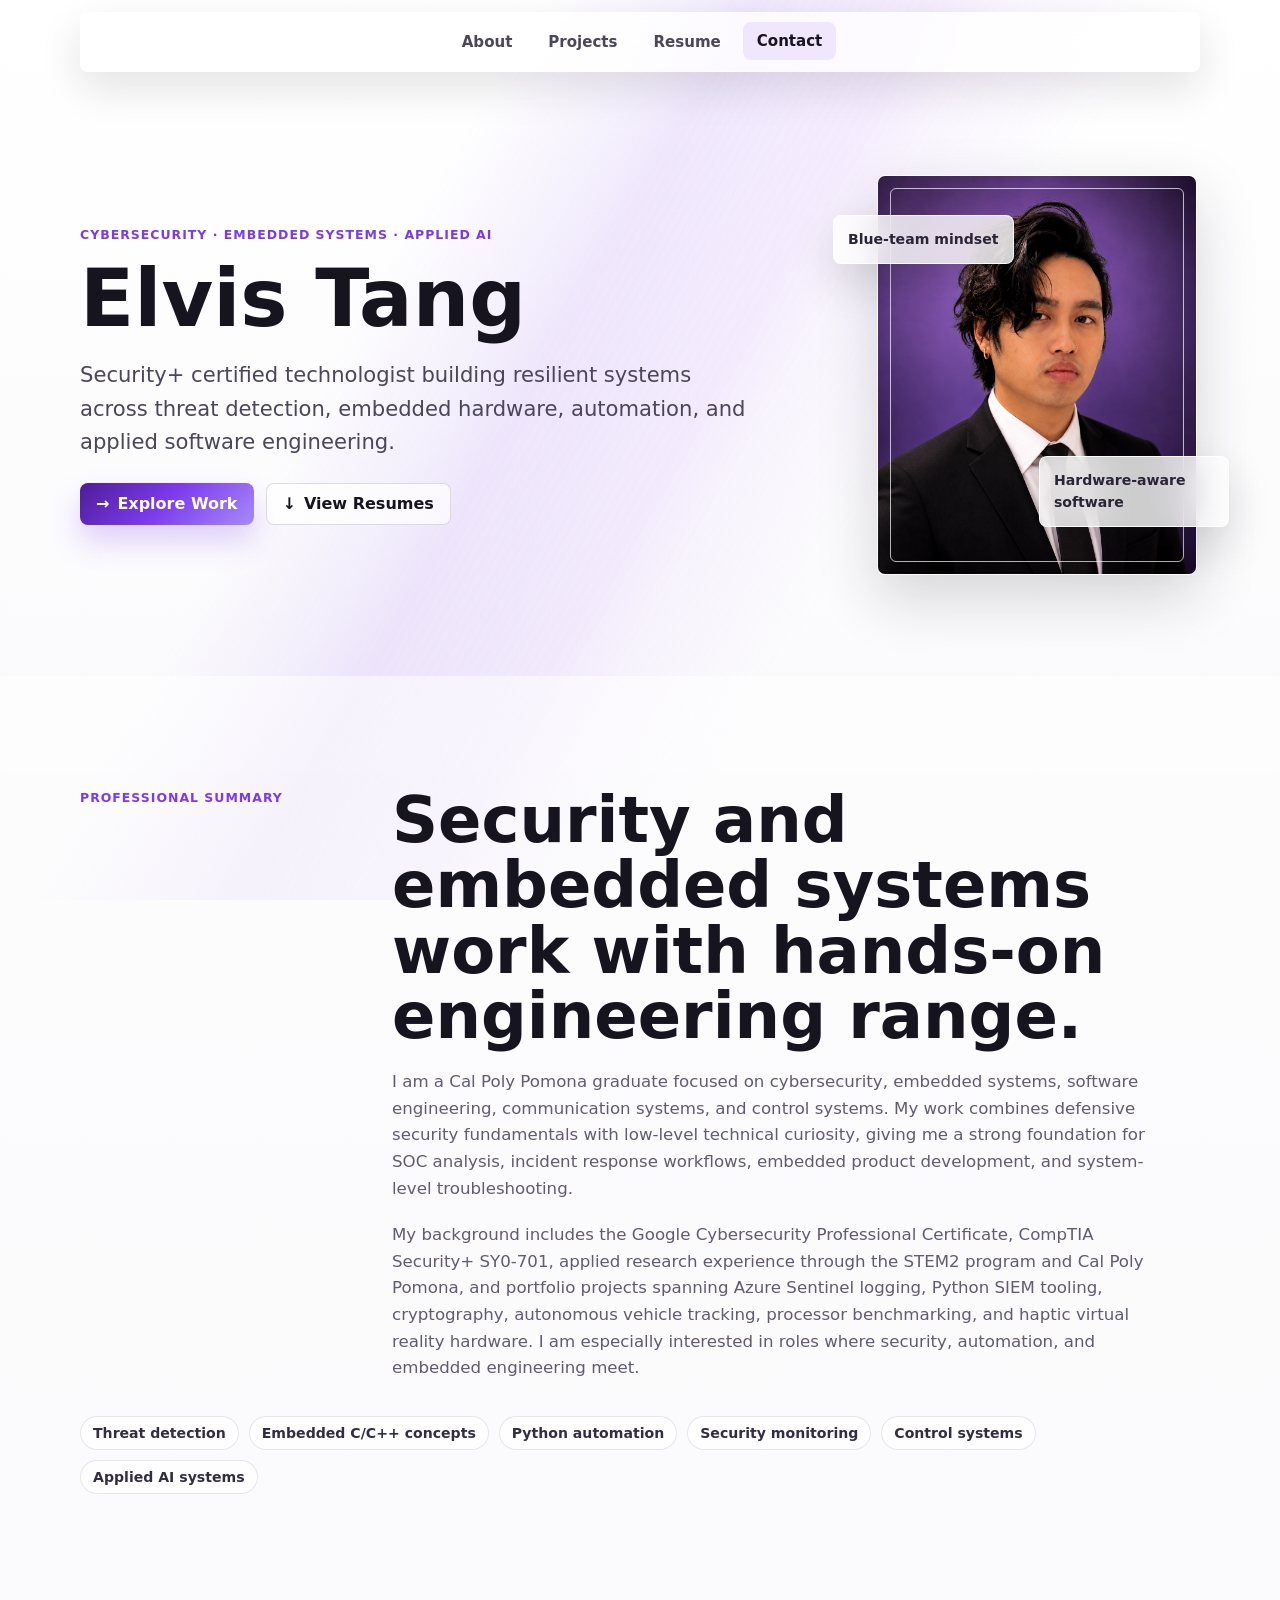
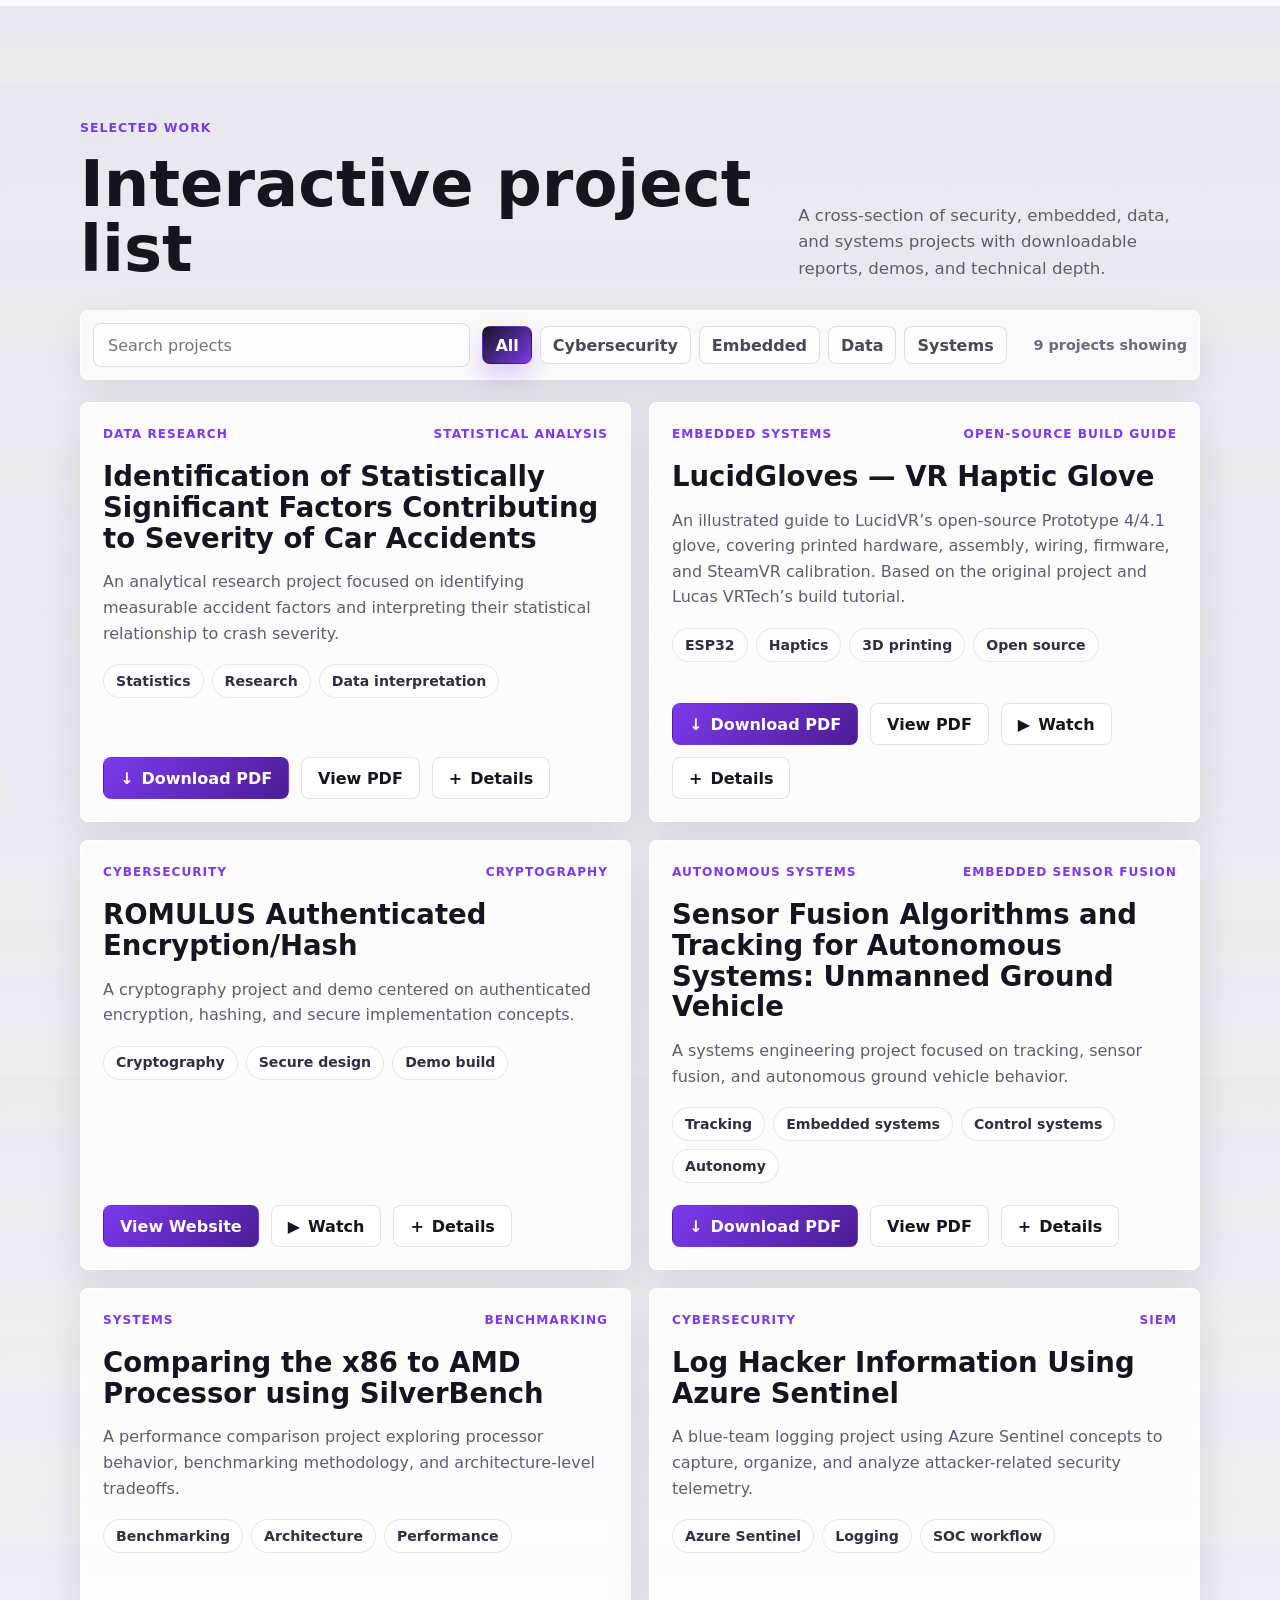
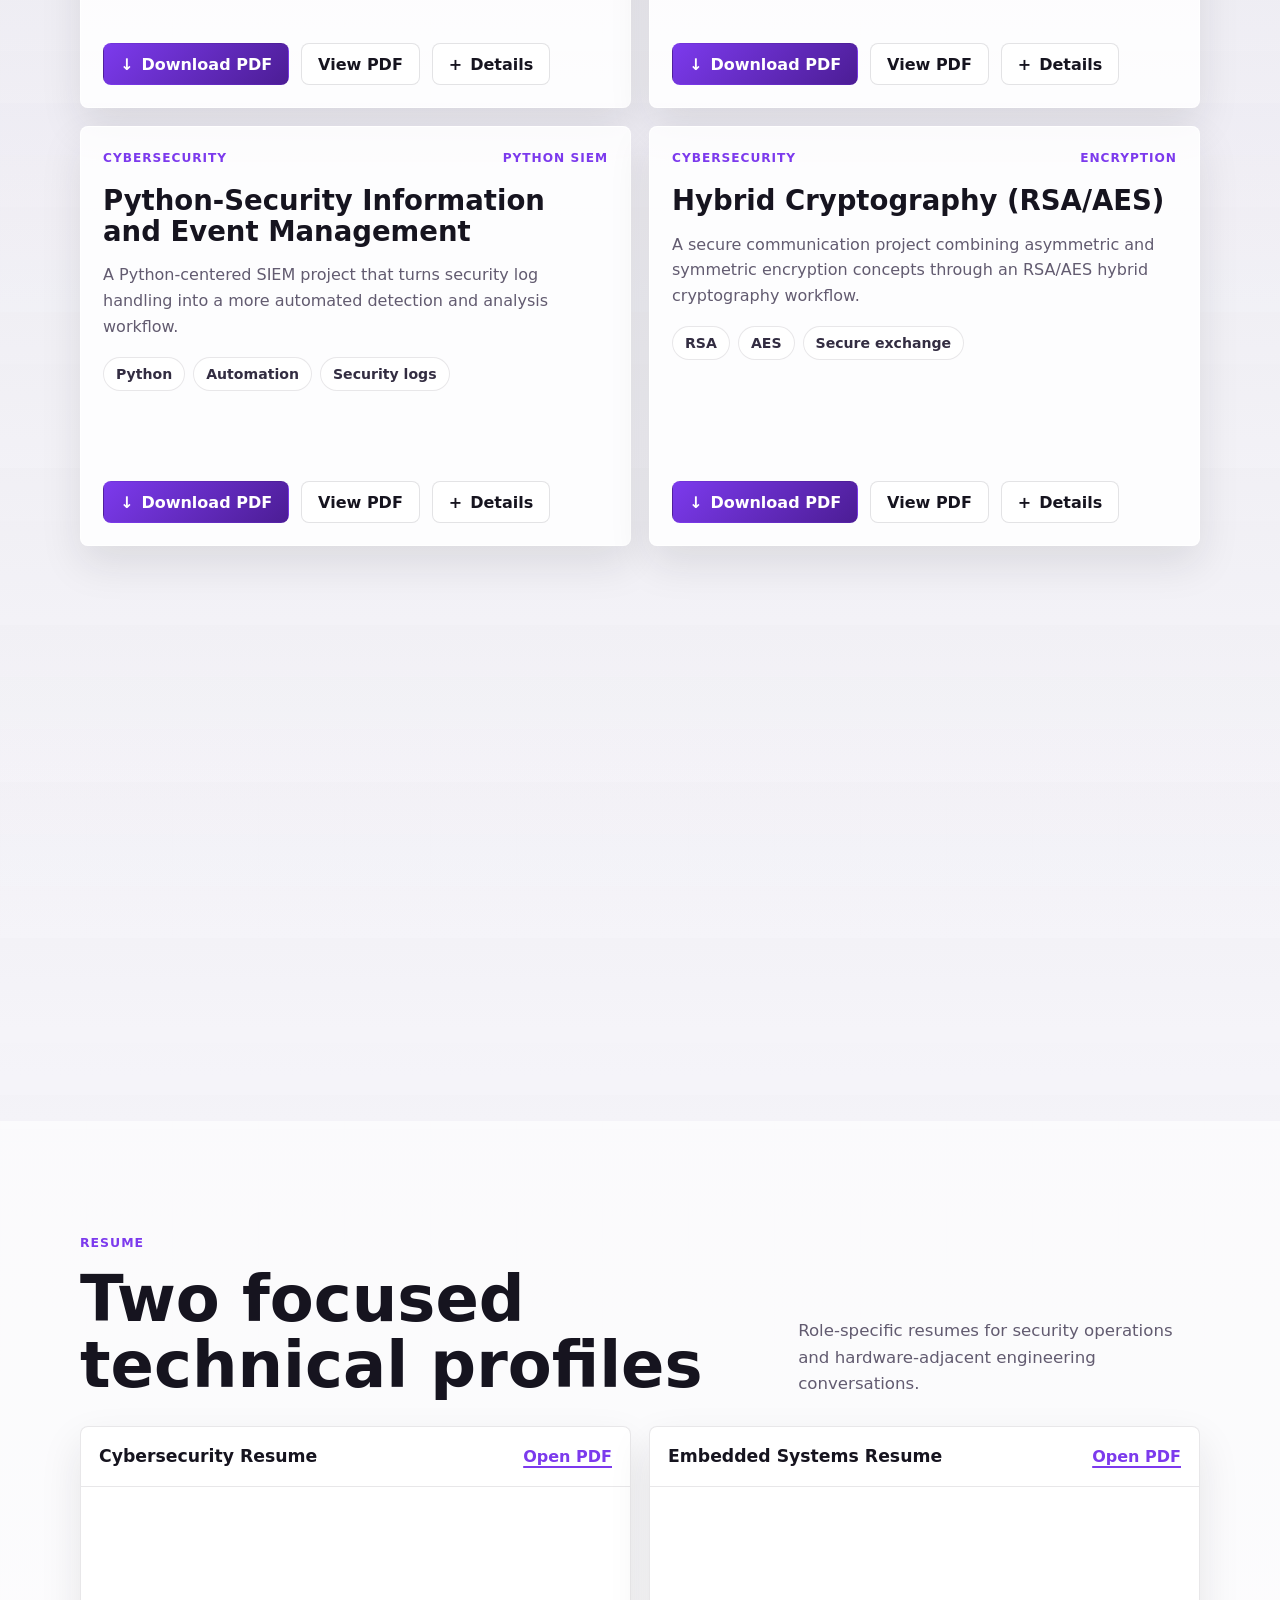
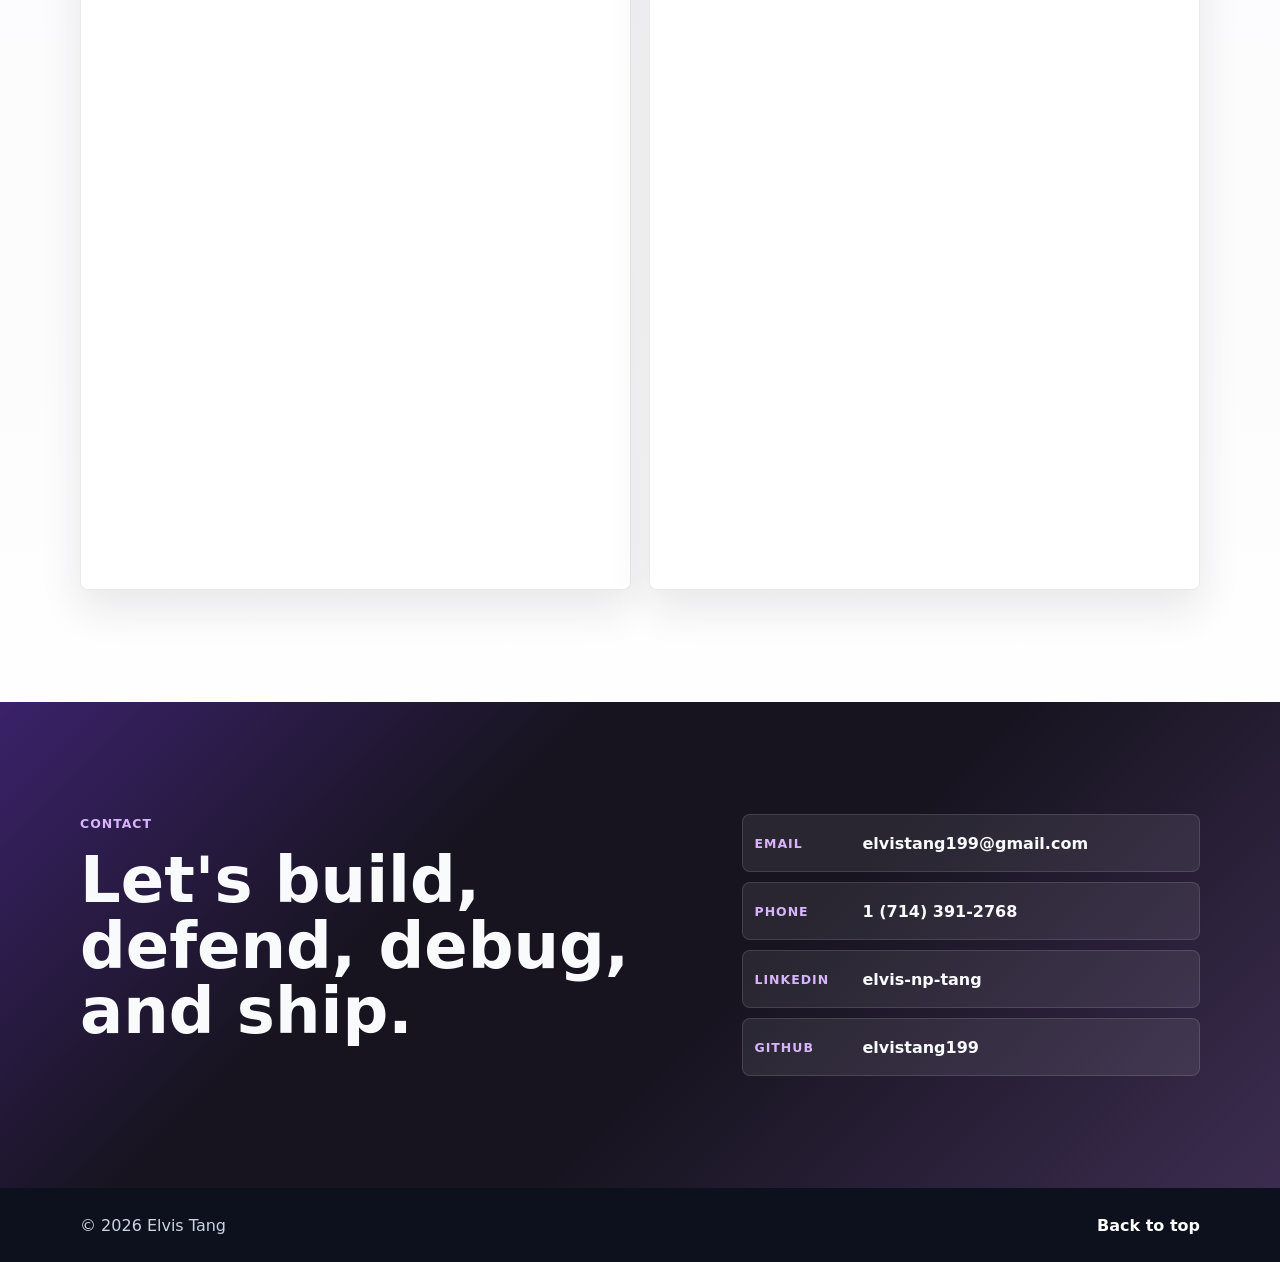
==== commit f61296ea: "Add files via upload" ====
--- a/index.html
+++ b/index.html
@@ -190,11 +190,11 @@
               <span>ESP32</span><span>Haptics</span><span>3D printing</span><span>Open source</span>
             </div>
             <div class="project-actions">
-              <a class="button" href="assets/reports/lucidgloves.pdf" download>
-                <span aria-hidden="true">&darr;</span>
-                Download PDF
-              </a>
-              <a class="button" href="assets/reports/lucidgloves.pdf">View PDF</a>
+              <a class="button" href="assets/reports/lucidgloves.pdf?v=ae4b6e11f014" download>
+                <span aria-hidden="true">&darr;</span>
+                Download PDF
+              </a>
+              <a class="button" href="assets/reports/lucidgloves.pdf?v=ae4b6e11f014">View PDF</a>
               <button class="preview-toggle" type="button" data-type="youtube" data-url="https://www.youtube.com/embed/2yF-SJcg3zQ" aria-expanded="false">
                 <span aria-hidden="true">&#9654;</span>
                 Watch
@@ -513,16 +513,16 @@
           <article class="resume-panel reveal">
             <div class="resume-panel-header">
               <h3>Cybersecurity Resume</h3>
-              <a class="text-link" href="ElvisTang_CybersecurityResume.pdf" target="_blank" rel="noopener">Open PDF</a>
-            </div>
-            <iframe src="ElvisTang_CybersecurityResume.pdf" title="Elvis Tang cybersecurity resume"></iframe>
+              <a class="text-link" href="ElvisTang_Cybersecurity_Resume.pdf" target="_blank" rel="noopener">Open PDF</a>
+            </div>
+            <iframe src="ElvisTang_Cybersecurity_Resume.pdf" title="Elvis Tang cybersecurity resume"></iframe>
           </article>
           <article class="resume-panel reveal">
             <div class="resume-panel-header">
               <h3>Embedded Systems Resume</h3>
-              <a class="text-link" href="ElvisTang_EmbeddedResume.pdf" target="_blank" rel="noopener">Open PDF</a>
-            </div>
-            <iframe src="ElvisTang_EmbeddedResume.pdf" title="Elvis Tang embedded systems resume"></iframe>
+              <a class="text-link" href="ElvisTang_Embedded_Resume.pdf" target="_blank" rel="noopener">Open PDF</a>
+            </div>
+            <iframe src="ElvisTang_Embedded_Resume.pdf" title="Elvis Tang embedded systems resume"></iframe>
           </article>
         </div>
       </div>
@@ -570,7 +570,7 @@
         <div class="boombox-volume">
           <div id="music-volume" class="boombox-knob" role="slider" tabindex="0" aria-label="Volume" aria-valuemin="0" aria-valuemax="100" aria-valuenow="70" aria-valuetext="70 percent" aria-describedby="music-volume-help"><span aria-hidden="true"></span></div>
           <div class="boombox-volume-label">VOLUME <output id="music-volume-value">70%</output></div>
-          <span id="music-volume-help" class="sr-only">Drag around the knob to turn it. Use arrow keys to adjust, Home to mute, or End for maximum volume.</span>
+          <span id="music-volume-help" class="sr-only">Drag around the edge to turn the knob, or slide up and down from its center. Use arrow keys to adjust, Home to mute, or End for maximum volume.</span>
         </div>
         <button class="music-dialog-close" type="button" aria-label="Close boombox">&times;</button>
       </header>
--- a/style.css
+++ b/style.css
@@ -753,12 +753,31 @@
 .is-playing .boombox-display { box-shadow: inset 0 0 20px #4affc025; }
 .boombox-controls button:hover { color: #000; }
 .music-dialog button:focus-visible { outline: 2px solid #b4fce0; outline-offset: 3px; }
+@media (pointer: coarse), (max-width: 768px) {
+  .boombox-knob { width: 68px; height: 68px; }
+  .boombox-knob span { inset: 7px; }
+  .boombox-volume-label { font-size: 0.8rem; }
+  .boombox-controls button { min-height: 52px; }
+  .music-dialog-close { width: 48px; height: 48px; }
+}
 @media (max-width: 480px) {
-  .boombox { padding: 10px 12px 16px; }
-  .boombox-body { grid-template-columns: 1fr 2.4fr 1fr; gap: 8px; }
-  .boombox-speaker { border-width: 3px; }
+  .music-dialog { width: calc(100% - 20px); bottom: max(10px, env(safe-area-inset-bottom)); max-height: calc(100dvh - env(safe-area-inset-top) - env(safe-area-inset-bottom) - 20px); padding-top: 5px; }
+  .boombox { padding: 12px 14px 16px; }
+  .boombox-body { grid-template-columns: minmax(0, 1fr) minmax(138px, 2.4fr) minmax(0, 1fr); gap: 10px; }
+  .boombox-speaker { border-width: 3px; min-width: 0; }
+  .boombox-speaker::before { inset: -7px; border-width: 3px; }
+  .boombox-display { padding: 8px; }
+  .boombox-cassette { padding-inline: 10px; }
   .boombox-tuner { gap: 6px; padding-inline: 6px; font-size: 0.65rem; }
-  .boombox-footer { font-size: 0.55rem; letter-spacing: 0; }
+  .boombox-footer { flex-wrap: wrap; gap: 4px; font-size: 0.6rem; letter-spacing: 0; }
+  .boombox-handle { height: 25px; }
+}
+@media (max-height: 500px) and (orientation: landscape) {
+  .music-dialog { bottom: max(8px, env(safe-area-inset-bottom)); max-height: calc(100dvh - 16px); padding-top: 0; }
+  .boombox-handle { height: 16px; }
+  .boombox { padding-block: 8px 12px; }
+  .boombox-tuner { margin-block: 8px 12px; }
+  .boombox-footer { margin-top: 10px; }
 }
 @media (prefers-reduced-motion: reduce) {
   .is-playing .boombox-cassette i { animation: none; }
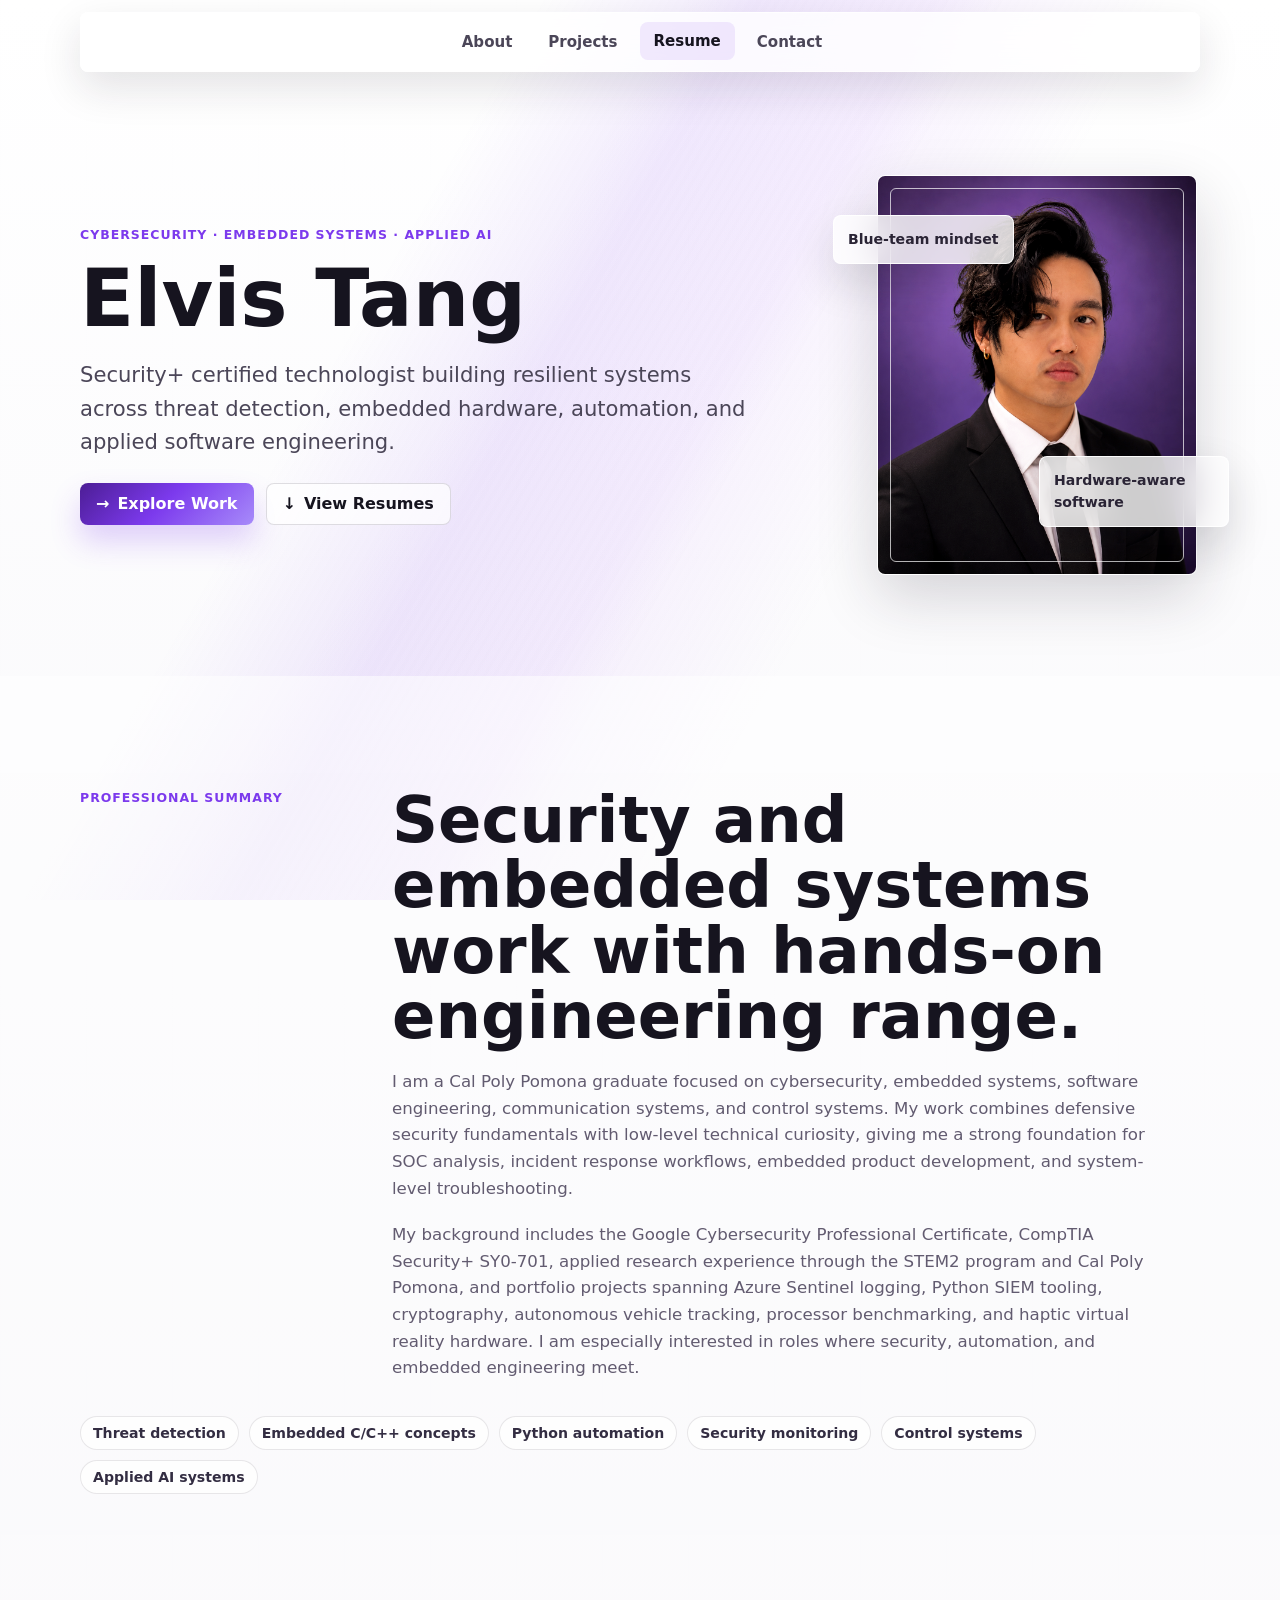
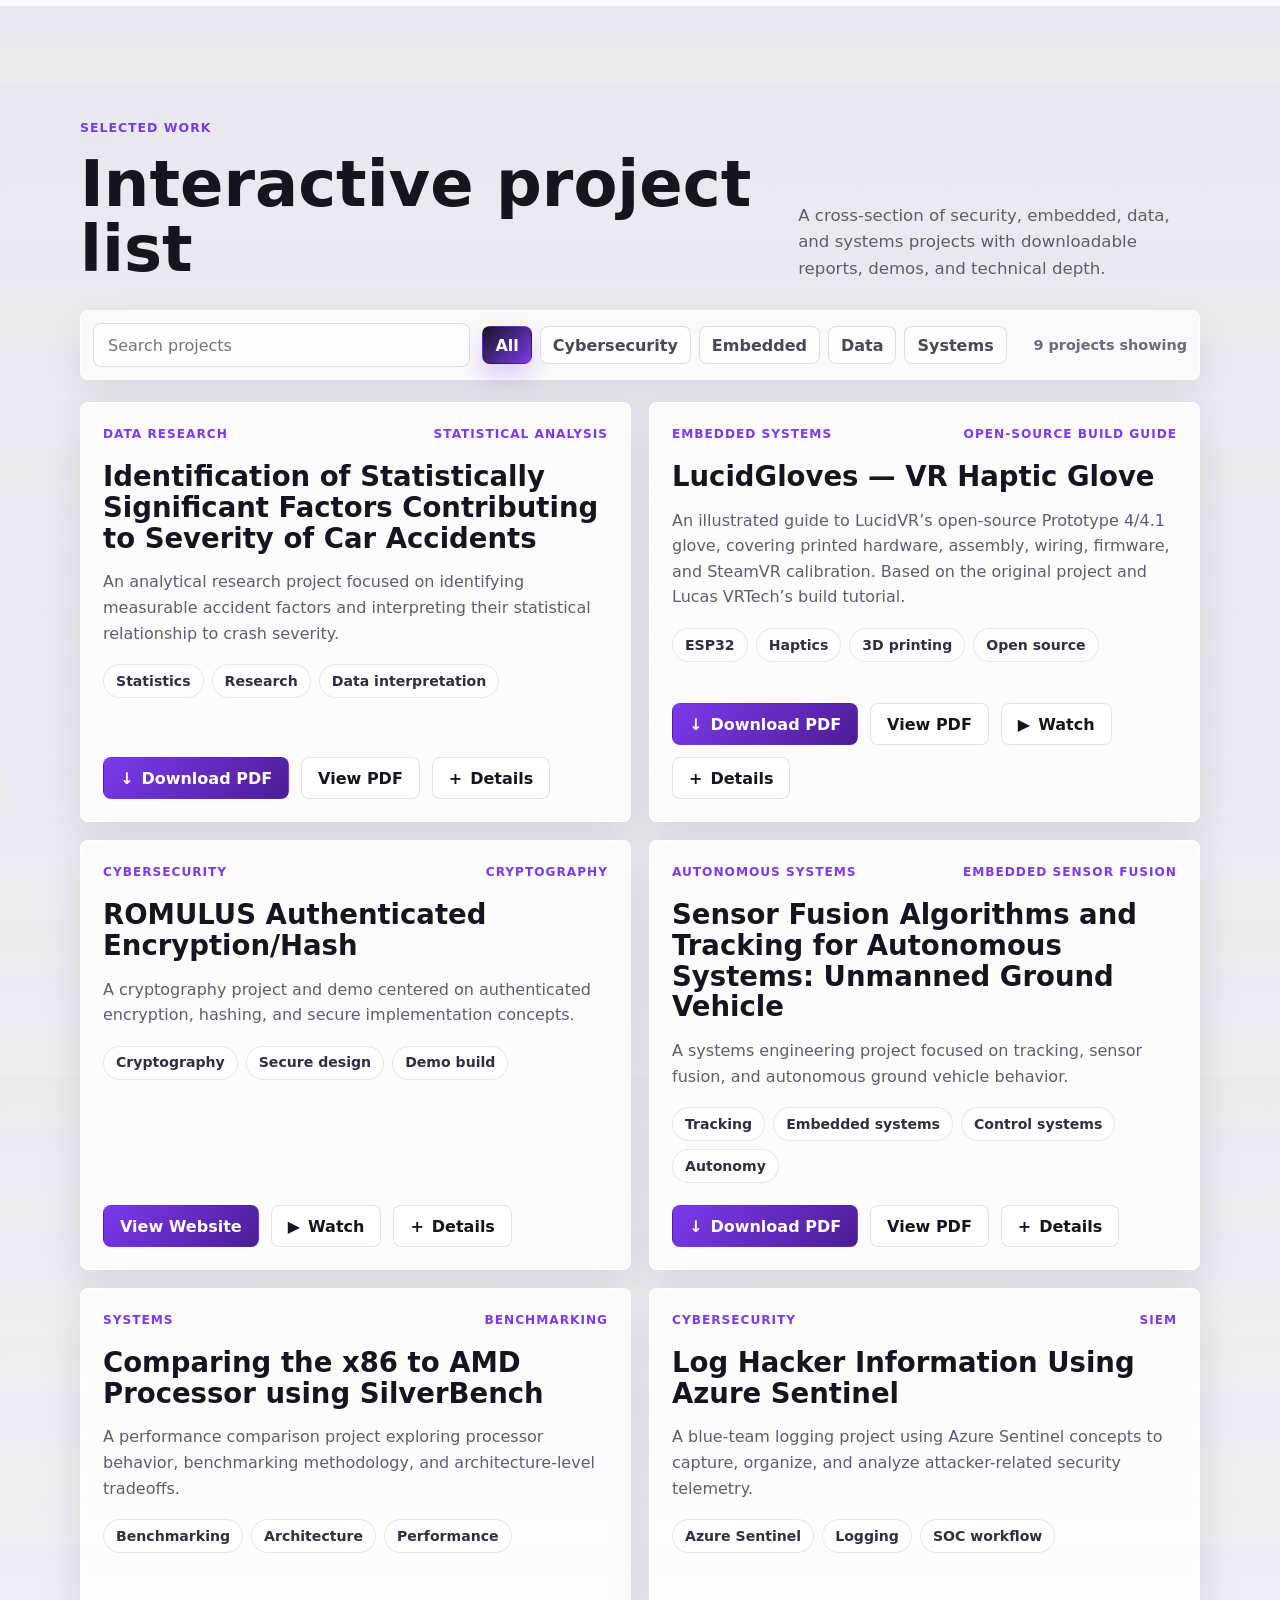
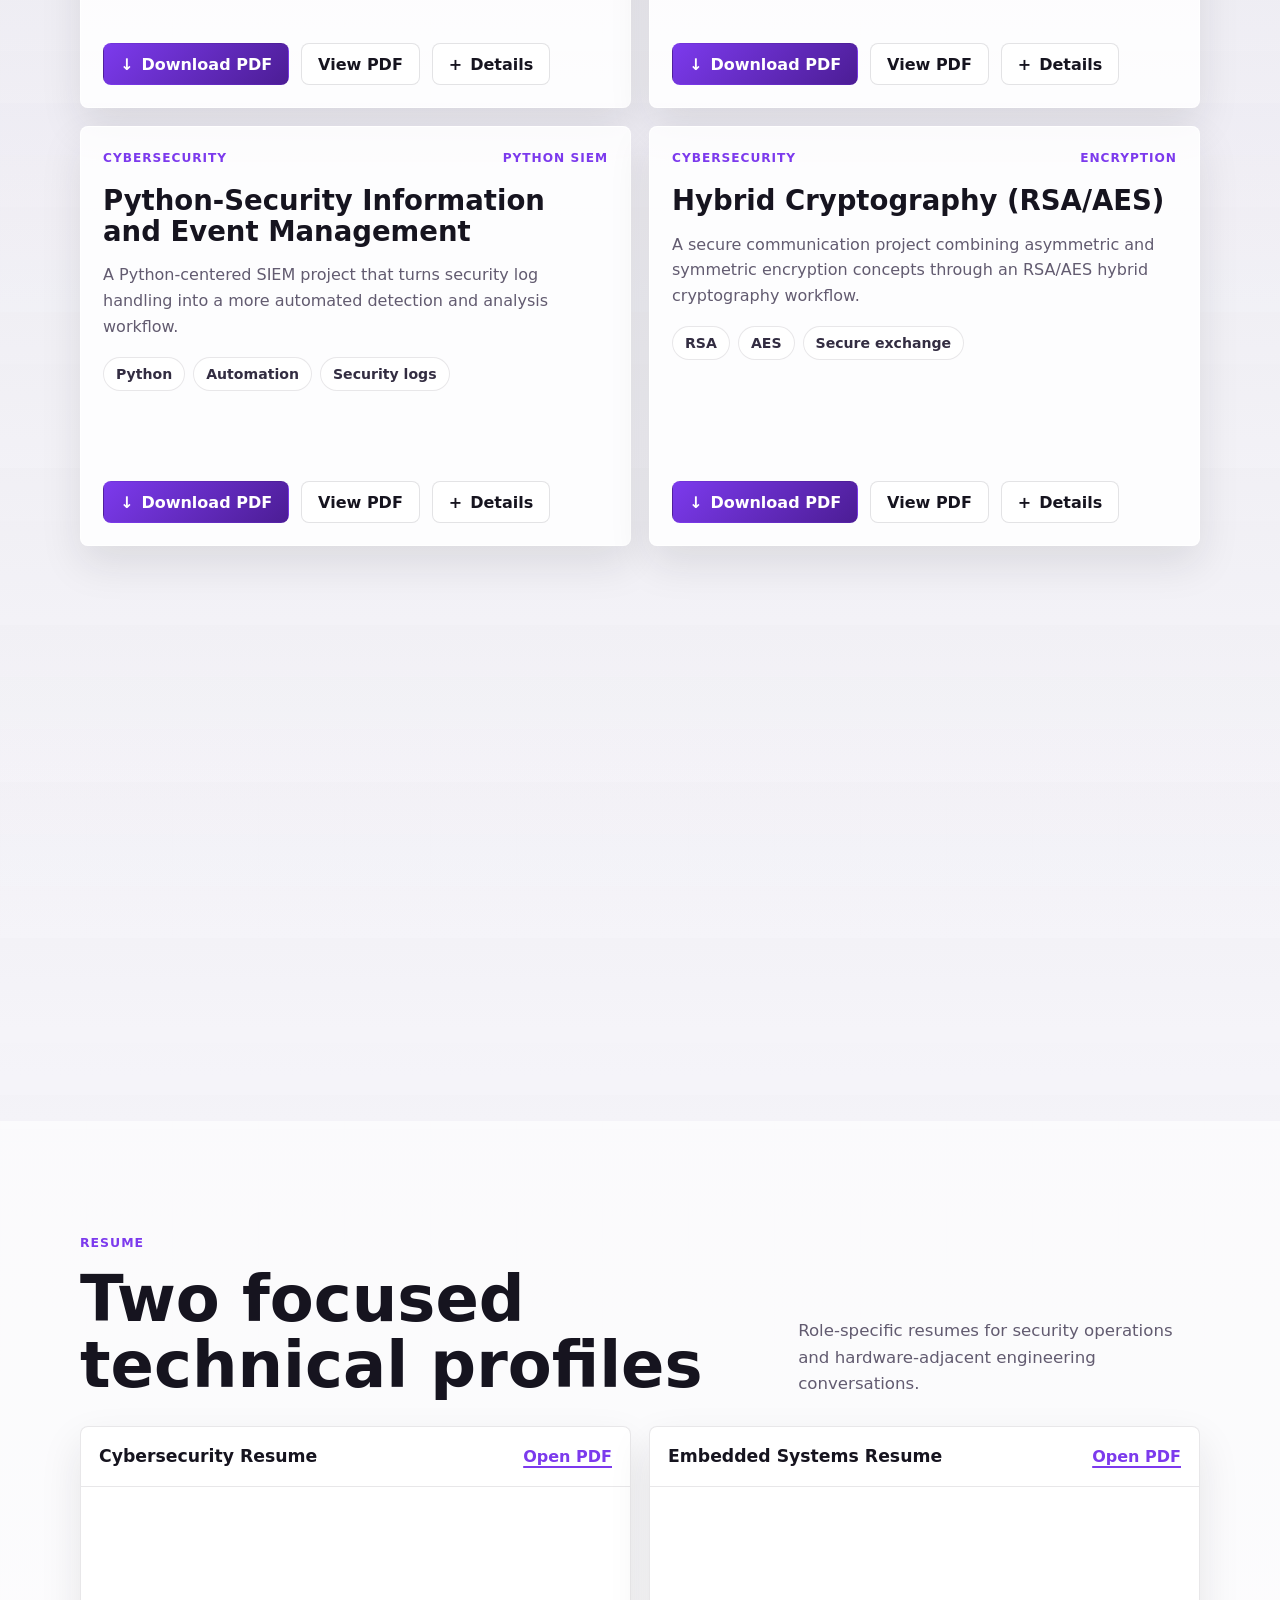
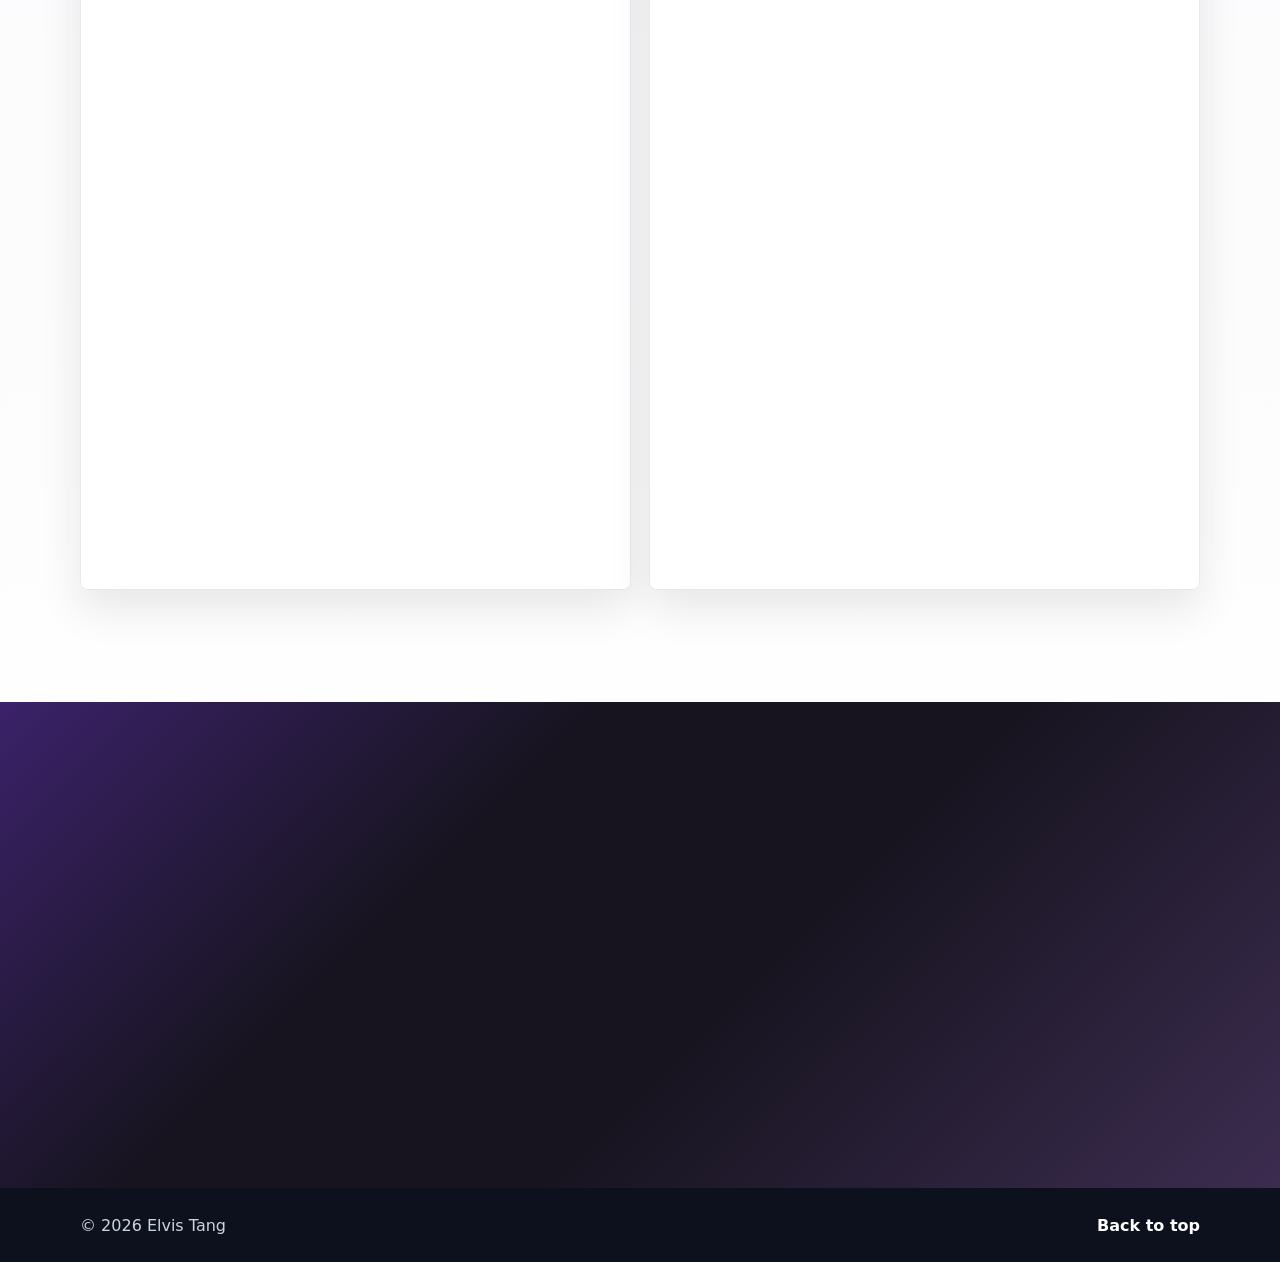
==== commit 12b8c7f6: "Add files via upload" ====
--- a/index.html
+++ b/index.html
@@ -581,7 +581,7 @@
           <div class="boombox-display">
             <span id="music-status" role="status">Ready to play</span>
             <strong id="music-title">B@BY</strong>
-            <span id="music-position">TRACK 01 / 01</span>
+            <span id="music-position">TRACK 01 / 03</span>
           </div>
           <div class="boombox-tape-label" aria-hidden="true"><span>ELVIS MIX</span><span>A • C-90</span></div>
           <div class="boombox-cassette" aria-hidden="true"><i></i><span></span><i></i></div>
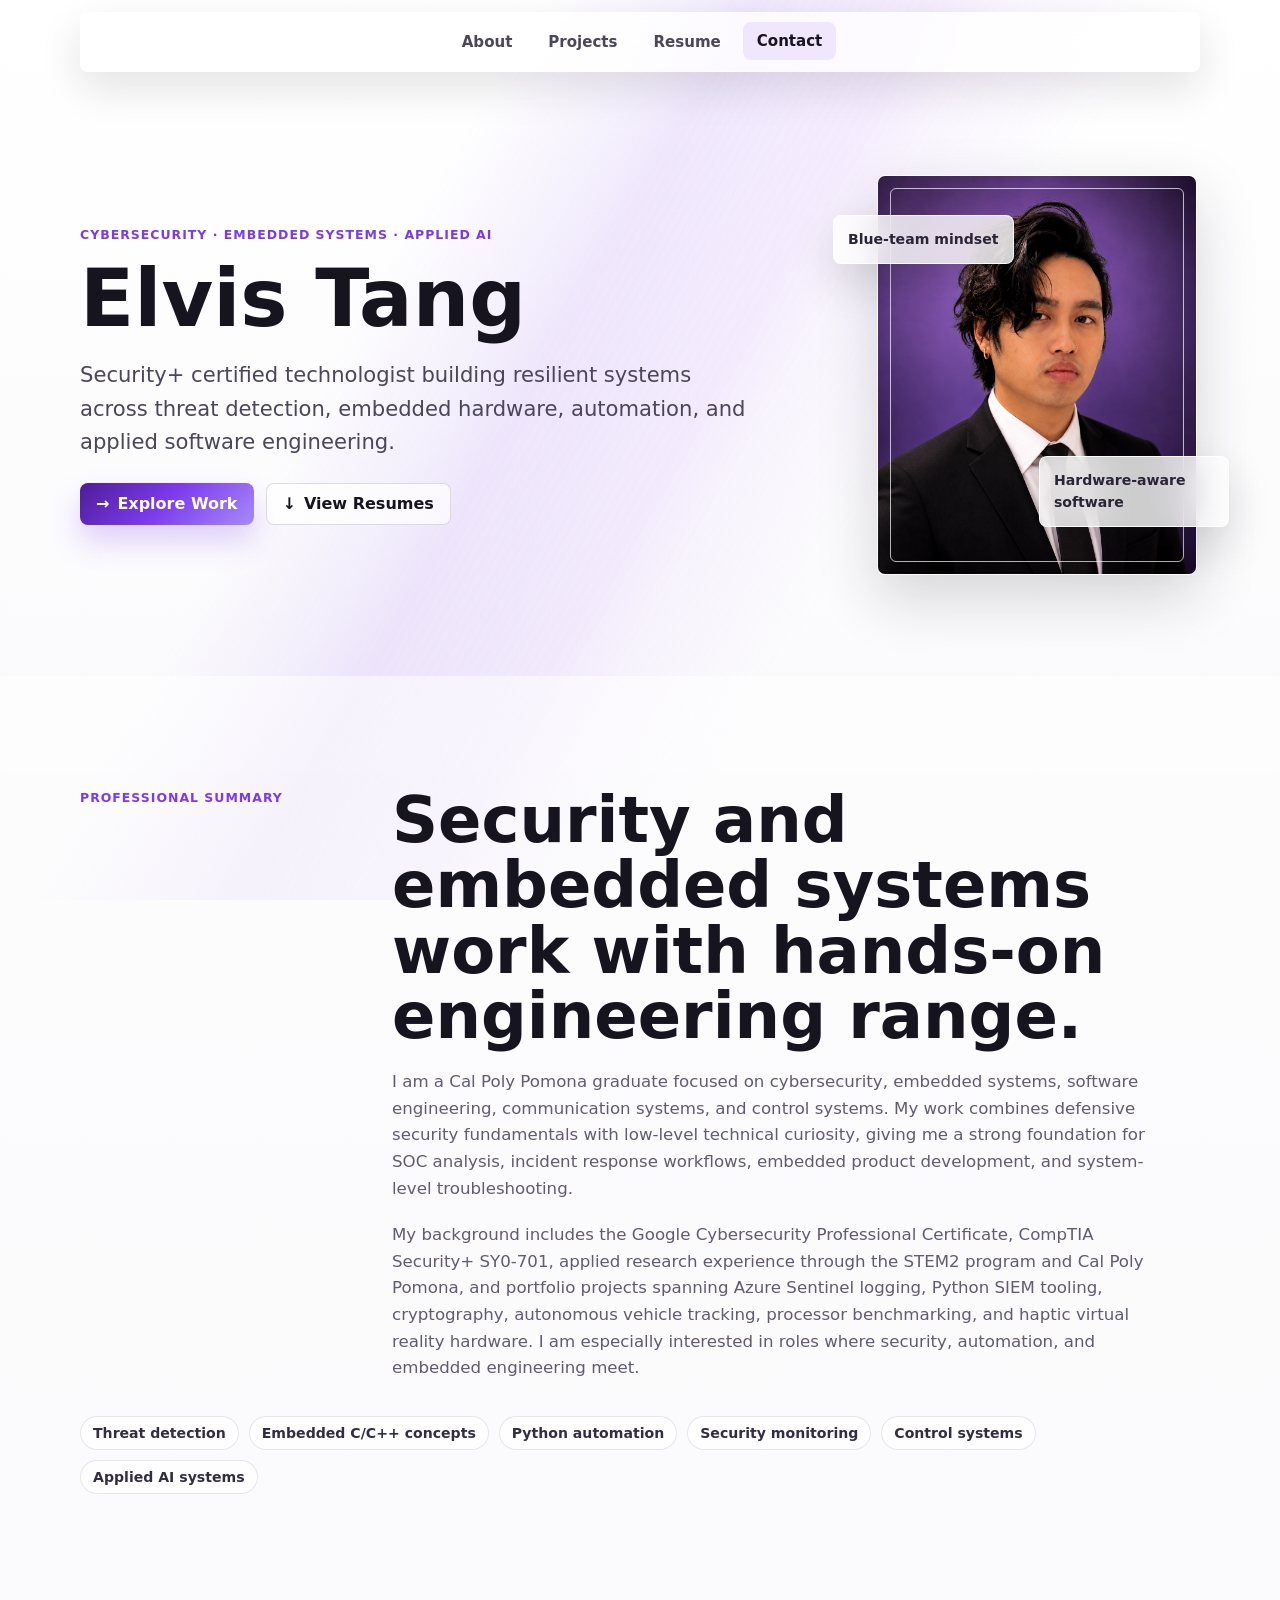
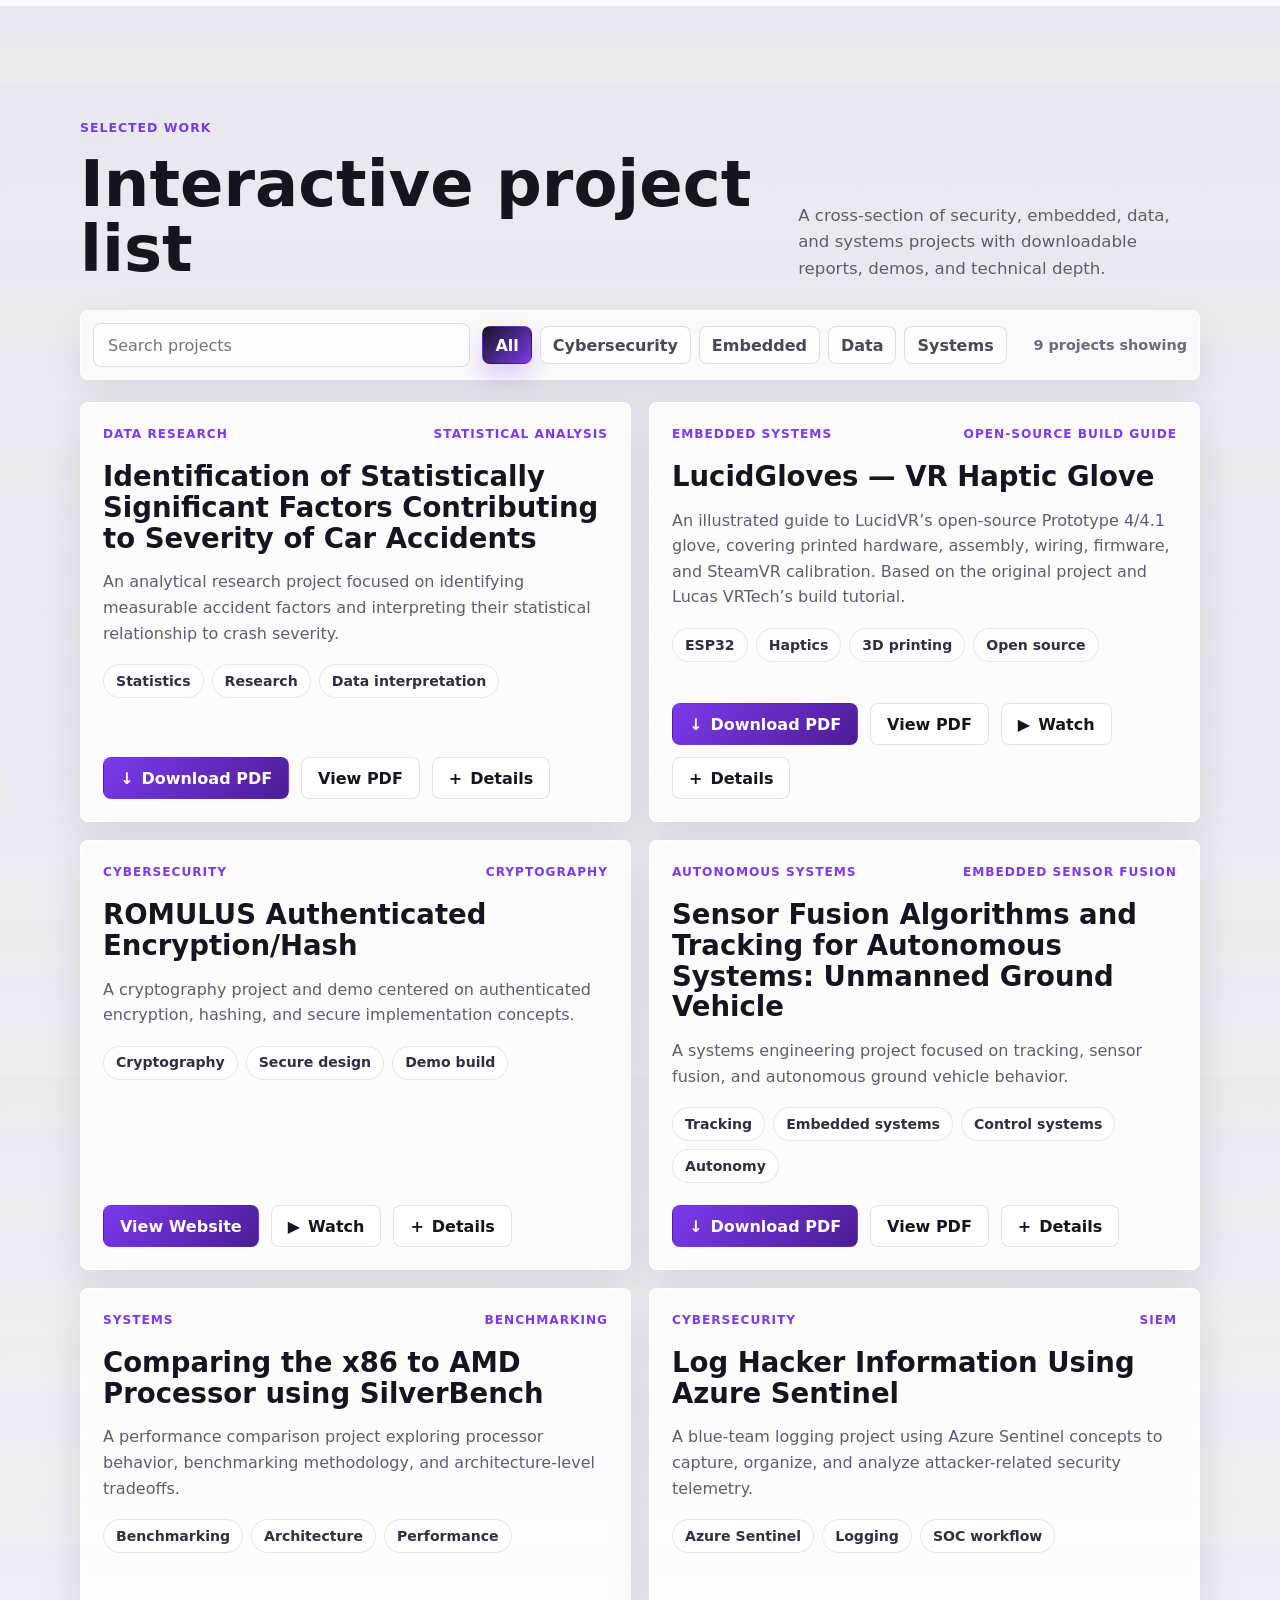
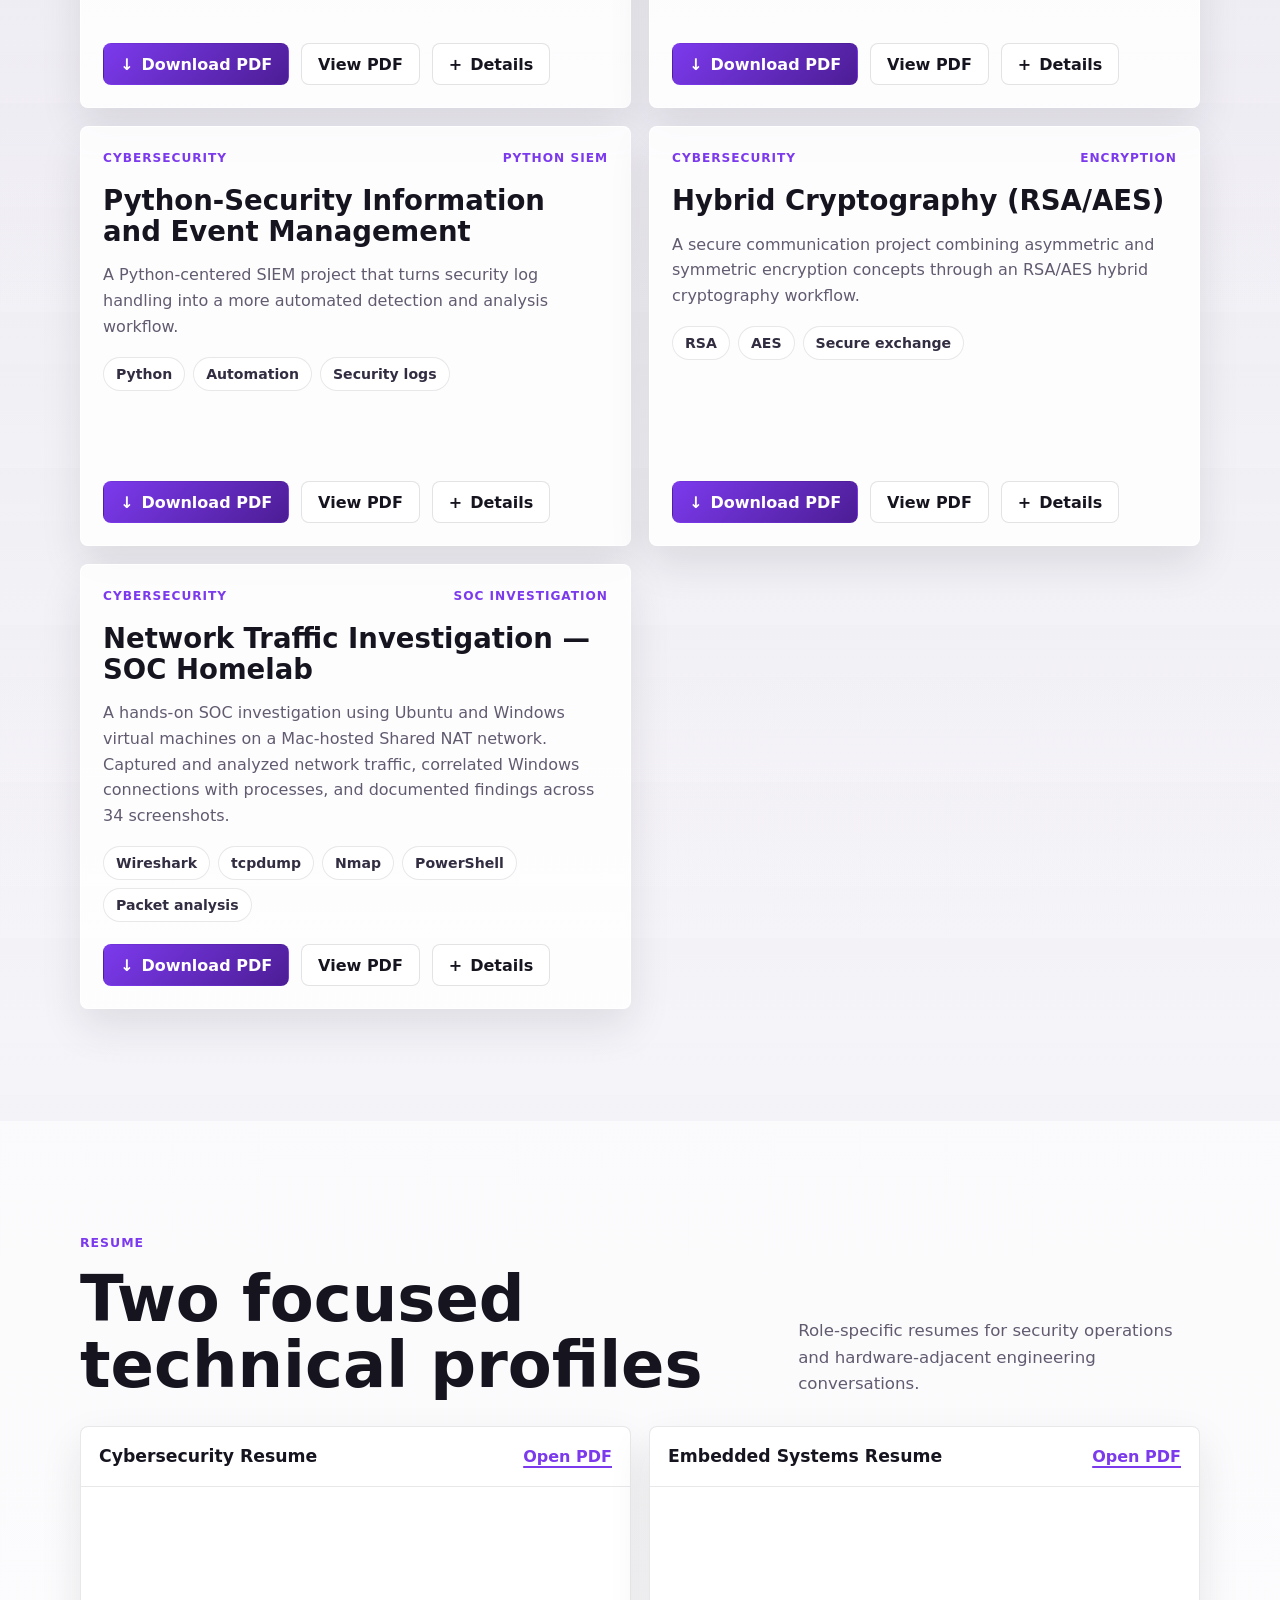
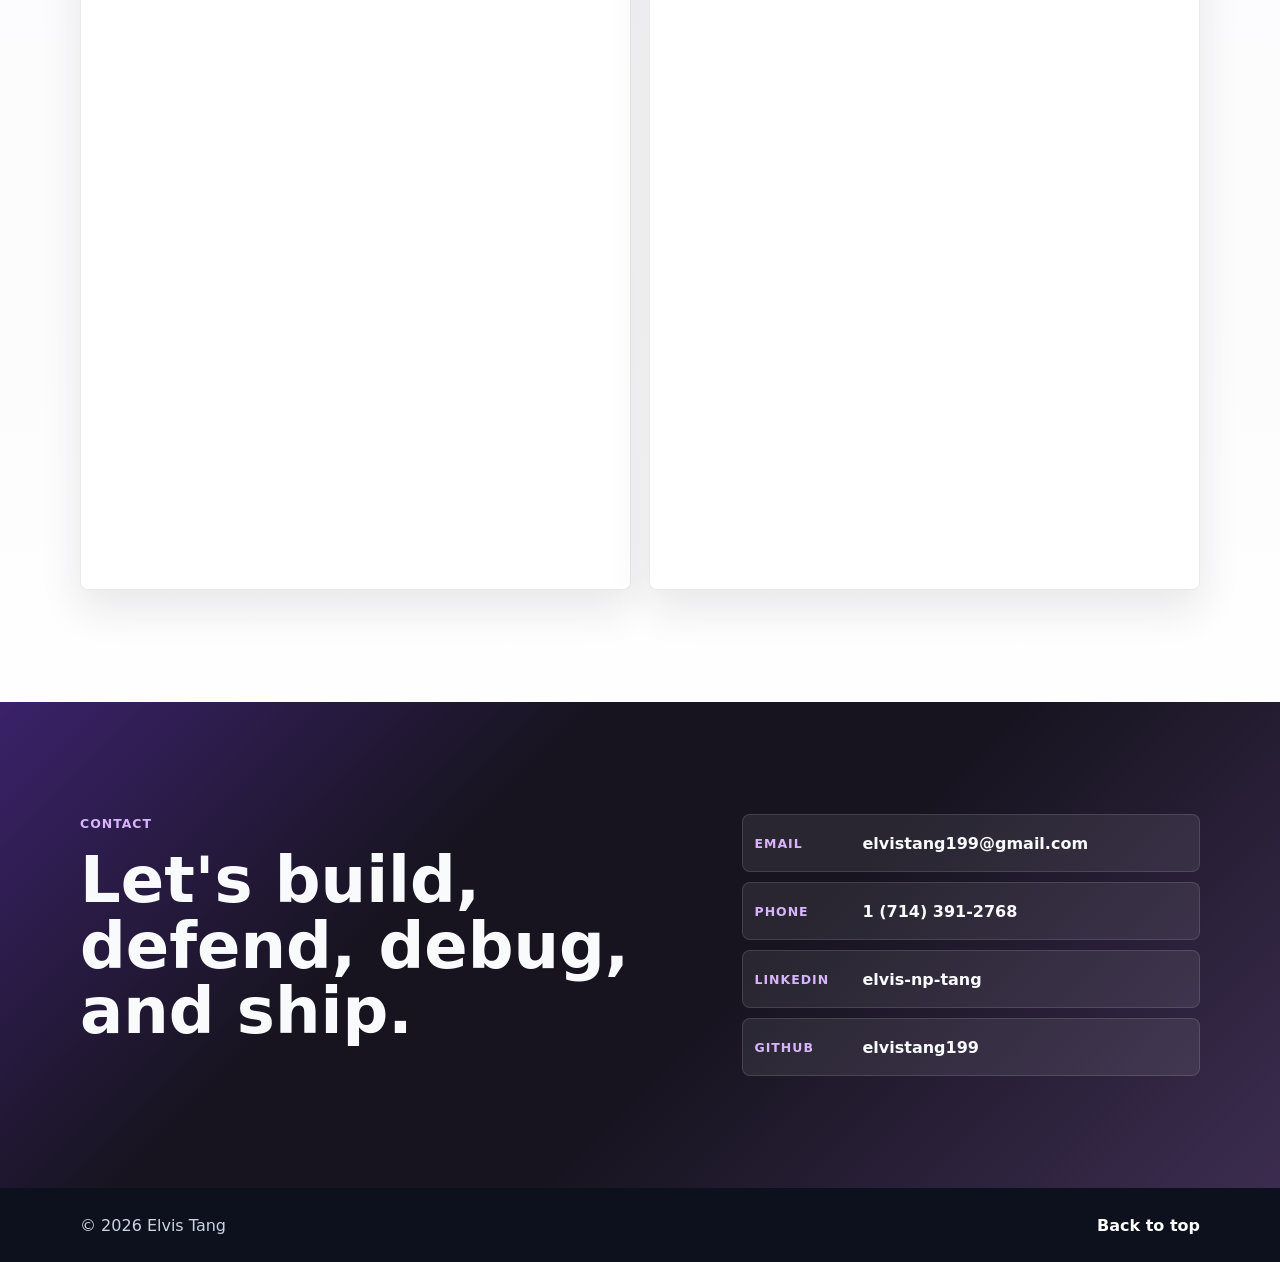
==== commit 9bff150f: "Add files via upload" ====
--- a/index.html
+++ b/index.html
@@ -9,7 +9,7 @@
   />
   <title>Elvis Tang | Cybersecurity &amp; Embedded Systems</title>
   <link rel="icon" type="image/png" href="purple-tiger-favicon.png" />
-  <link rel="stylesheet" href="style.css" />
+  <link rel="stylesheet" href="style.css?v=hiatus-2-4-tracks" />
 </head>
 <body>
   <div class="scroll-progress" aria-hidden="true"></div>
@@ -572,19 +572,37 @@
           <div class="boombox-volume-label">VOLUME <output id="music-volume-value">70%</output></div>
           <span id="music-volume-help" class="sr-only">Drag around the edge to turn the knob, or slide up and down from its center. Use arrow keys to adjust, Home to mute, or End for maximum volume.</span>
         </div>
+        <div class="boombox-tuning">
+          <div id="music-tuning" class="boombox-knob" role="slider" tabindex="0" aria-label="FM tuning" aria-valuemin="88" aria-valuemax="108" aria-valuenow="104" aria-valuetext="104.0 megahertz, clear signal" aria-describedby="music-tuning-help"><span aria-hidden="true"></span></div>
+          <div class="boombox-volume-label">TUNING <output id="music-frequency-value" for="music-frequency">104.0 MHz</output></div>
+        </div>
         <button class="music-dialog-close" type="button" aria-label="Close boombox">&times;</button>
       </header>
-      <div class="boombox-tuner" aria-hidden="true"><span>FM</span><div>88 · 92 · 96 · 100 · 104 · 108 <i></i></div><span>MHz</span></div>
+      <div class="boombox-tuner">
+        <span aria-hidden="true">FM</span>
+        <div class="boombox-tuner-scale">
+          <div class="boombox-tuner-labels" aria-hidden="true"><span>88</span><span>92</span><span>96</span><span>100</span><span>104</span><span>108</span></div>
+          <input id="music-frequency" type="range" min="88" max="108" step="0.1" value="104" aria-label="FM frequency" aria-valuetext="104.0 megahertz, clear signal" aria-describedby="music-tuning-help">
+        </div>
+        <span aria-hidden="true">MHz</span>
+      </div>
+      <p id="music-tuning-help" class="sr-only">Turn the tuning knob or drag the FM scale. Use arrow keys for fine tuning. Tune to 104 MHz for a clear signal; moving farther away adds static during playback.</p>
       <div class="boombox-body">
         <div class="boombox-speaker" aria-hidden="true"></div>
         <div class="boombox-center">
           <div class="boombox-display">
-            <span id="music-status" role="status">Ready to play</span>
-            <strong id="music-title">B@BY</strong>
-            <span id="music-position">TRACK 01 / 03</span>
+            <span id="music-status" class="sr-only" role="status"></span>
+            <strong id="music-title">Moonlight</strong>
+            <span id="music-position">TRACK 01 / 04</span>
+            <span id="music-time">0:00 / --:--</span>
           </div>
-          <div class="boombox-tape-label" aria-hidden="true"><span>ELVIS MIX</span><span>A • C-90</span></div>
-          <div class="boombox-cassette" aria-hidden="true"><i></i><span></span><i></i></div>
+          <div class="boombox-tape-label"><span>Hiatus 2</span><span aria-hidden="true">A • C-90</span></div>
+          <div class="boombox-cassette">
+            <div class="cassette-reel" role="slider" tabindex="0" aria-label="Left cassette reel, playback position" aria-valuemin="0" aria-valuemax="0" aria-valuenow="0" aria-valuetext="Track loading" aria-disabled="true" aria-describedby="music-reel-help"><i aria-hidden="true"></i></div>
+            <span class="cassette-window" aria-hidden="true"></span>
+            <div class="cassette-reel" role="slider" tabindex="0" aria-label="Right cassette reel, playback position" aria-valuemin="0" aria-valuemax="0" aria-valuenow="0" aria-valuetext="Track loading" aria-disabled="true" aria-describedby="music-reel-help"><i aria-hidden="true"></i></div>
+          </div>
+          <p id="music-reel-help" class="sr-only">Turn either cassette reel clockwise to fast-forward or counterclockwise to rewind. You can also drag up or down from its center. Arrow keys seek five seconds; Home goes to the start and End goes to the end.</p>
           <div class="boombox-controls">
             <button id="music-play" type="button" autofocus aria-label="Play"><span aria-hidden="true">▶</span></button>
             <button id="music-next" type="button" aria-label="Next song"><span aria-hidden="true">▶|</span></button>
@@ -594,9 +612,9 @@
       </div>
       <div class="boombox-footer" aria-hidden="true"><span>HIGH FIDELITY</span><span>AUTO STOP • CASSETTE</span></div>
     </div>
-    <audio id="music-audio" src="assets/music/BABY.mp3" preload="none"></audio>
+    <audio id="music-audio" src="assets/music/moonlight.mp3?v=b1e058c14259" preload="metadata"></audio>
   </dialog>
 
-  <script src="script.js"></script>
+  <script src="script.js?v=hiatus-2-4-tracks"></script>
 </body>
 </html>
--- a/style.css
+++ b/style.css
@@ -606,6 +606,7 @@
 }
 .boombox-header {
   display: flex;
+  gap: 16px;
   justify-content: space-between;
   align-items: center;
   font-size: 0.85rem;
@@ -632,21 +633,11 @@
   background: radial-gradient(circle at 43% 38%, #4c5359 0, #1c2025 24%, #090c10 25% 29%, #333940 30%, #171b20 52%, #06090c 55% 61%, #30353a 64%, #12171c 70%);
   box-shadow: 0 0 0 2px #74797d, 0 0 0 5px #24292e, inset 0 4px 9px #000, 0 6px 8px #0009;
 }
-.boombox-speaker::before {
-  content: "";
-  position: absolute;
-  inset: -12px;
-  border: 5px solid transparent;
-  border-radius: 50%;
-  background: conic-gradient(#70e8af, #91f7d4, #6da7f5, #b489e9, #f080b5, #70e8af) border-box;
-  mask: linear-gradient(#fff 0 0) padding-box, linear-gradient(#fff 0 0);
-  mask-composite: exclude;
-  opacity: 0.45;
-}
-.is-playing .boombox-speaker::before { opacity: 1; filter: drop-shadow(0 0 4px #88eacb); }
-.boombox-volume { display: flex; align-items: center; gap: 12px; }
+.boombox-volume, .boombox-tuning { display: flex; align-items: center; gap: 12px; }
+.boombox-tuning { margin-left: auto; }
+#music-tuning { --knob-angle: 81deg; }
 .boombox-volume-label { display: grid; gap: 3px; color: #263039; font: 700 0.7rem monospace; letter-spacing: 0.08em; }
-.boombox-volume-label output { font-weight: 400; font-variant-numeric: tabular-nums; }
+.boombox-volume-label output { font-weight: 400; font-variant-numeric: tabular-nums; white-space: nowrap; }
 .boombox-knob {
   --knob-angle: 54deg;
   position: relative;
@@ -683,8 +674,15 @@
   box-shadow: inset 0 1px 2px #ffffff40;
 }
 .boombox-tuner { display: flex; align-items: center; gap: 10px; margin: 10px 0 22px; padding: 7px 10px; border: 2px solid #171d22; border-radius: 3px; background: linear-gradient(#090e13, #1d2a30); box-shadow: inset 0 2px 5px #000, 0 1px 0 #9ca4aa60; color: #c8d5d7; font: 0.75rem monospace; }
-.boombox-tuner div { position: relative; flex: 1; text-align: justify; text-align-last: justify; padding-bottom: 9px; background: repeating-linear-gradient(90deg, #95aeb5 0 1px, transparent 1px 8px) bottom / 100% 5px no-repeat; }
-.boombox-tuner i { position: absolute; top: -3px; bottom: -3px; left: 62%; width: 2px; background: #ff815e; box-shadow: 0 0 4px #ff815e; }
+.boombox-tuner-scale { position: relative; flex: 1; min-width: 0; height: 44px; margin-inline: 6px; background: repeating-linear-gradient(90deg, #95aeb5 0 1px, transparent 1px 8px) center bottom 5px / 100% 8px no-repeat; }
+.boombox-tuner-labels { position: absolute; inset: 5px 0 auto; display: flex; justify-content: space-between; pointer-events: none; }
+.boombox-tuner-labels span { width: 0; display: flex; justify-content: center; }
+#music-frequency { position: absolute; inset: 0; appearance: none; -webkit-appearance: none; width: 100%; height: 44px; margin: 0; padding: 0; border: 0; border-radius: 0; background: transparent; cursor: ew-resize; touch-action: none; }
+#music-frequency::-webkit-slider-runnable-track { height: 44px; background: transparent; }
+#music-frequency::-webkit-slider-thumb { appearance: none; -webkit-appearance: none; width: 3px; height: 44px; border: 0; border-radius: 0; background: #ff815e; box-shadow: 0 0 4px #ff815e; }
+#music-frequency::-moz-range-track { height: 44px; background: transparent; }
+#music-frequency::-moz-range-thumb { width: 3px; height: 44px; border: 0; border-radius: 0; background: #ff815e; box-shadow: 0 0 4px #ff815e; }
+#music-frequency:focus-visible { outline: 2px solid #b4fce0; outline-offset: 4px; }
 .boombox-footer { display: flex; justify-content: space-between; gap: 12px; margin-top: 20px; color: #30383e; font: 0.65rem monospace; letter-spacing: 0.08em; }
 .boombox::before, .boombox::after { content: ""; position: absolute; bottom: 7px; width: 5px; height: 5px; border: 1px solid #14191e; border-radius: 50%; background: linear-gradient(135deg, #8d979e 40%, #1a2025 42% 58%, #8d979e 60%); }
 .boombox::before { left: 7px; }
@@ -702,13 +700,18 @@
   font-family: monospace;
 }
 .boombox-display span { font-size: 0.75rem; }
+.boombox-display #music-status:empty { display: none; }
 .boombox-display strong { font-size: 1.25rem; overflow-wrap: anywhere; }
 .boombox-tape-label { display: flex; justify-content: space-between; gap: 4px; margin-top: 10px; padding: 5px 8px; color: #302e28; background: #ccc8b8; border-radius: 3px 3px 0 0; border-bottom: 3px solid #bb654a; font: 0.65rem monospace; }
 .boombox-cassette { display: flex; align-items: center; justify-content: space-between; margin: 0 0 12px; padding: 12px 16px; border: 3px solid #1c2228; border-radius: 0 0 5px 5px; background: linear-gradient(155deg, #ffffff20, transparent 45%), #10171b; box-shadow: inset 0 2px 6px #000, 0 1px 0 #819099; }
-.boombox-cassette i { width: 22px; height: 22px; flex-shrink: 0; border: 5px dashed #c4c8c6; outline: 3px solid #42484c; border-radius: 50%; }
-.boombox-cassette span { width: 35%; height: 10px; background: #364454; }
-.is-playing .boombox-cassette i { animation: cassette-spin 2s linear infinite; }
-@keyframes cassette-spin { to { transform: rotate(360deg); } }
+.cassette-reel { display: grid; place-items: center; width: 44px; height: 44px; flex-shrink: 0; border-radius: 50%; cursor: grab; touch-action: none; user-select: none; }
+.cassette-reel i { width: 22px; height: 22px; border: 5px dashed #c4c8c6; outline: 3px solid #42484c; border-radius: 50%; transform: rotate(var(--reel-angle, 0deg)); pointer-events: none; }
+.cassette-reel.is-turning { cursor: grabbing; }
+.cassette-reel:focus-visible { outline: 2px solid #b4fce0; outline-offset: 1px; }
+.cassette-reel[aria-disabled="true"] { cursor: wait; }
+.boombox-cassette .cassette-window { flex: 1; min-width: 8px; height: 10px; margin-inline: 4px; background: #364454; }
+.is-playing .cassette-reel i { animation: cassette-spin 2s linear infinite; }
+@keyframes cassette-spin { from { transform: rotate(var(--reel-angle, 0deg)); } to { transform: rotate(calc(var(--reel-angle, 0deg) + 360deg)); } }
 .boombox-controls {
   display: flex;
   gap: 3px;
@@ -763,9 +766,12 @@
 @media (max-width: 480px) {
   .music-dialog { width: calc(100% - 20px); bottom: max(10px, env(safe-area-inset-bottom)); max-height: calc(100dvh - env(safe-area-inset-top) - env(safe-area-inset-bottom) - 20px); padding-top: 5px; }
   .boombox { padding: 12px 14px 16px; }
+  .boombox-header { align-items: flex-start; gap: 12px; }
+  .boombox-volume, .boombox-tuning { flex-direction: column; gap: 8px; }
+  .boombox-volume-label { text-align: center; font-size: 0.7rem; }
+  .boombox-tuning { margin-inline: auto; }
   .boombox-body { grid-template-columns: minmax(0, 1fr) minmax(138px, 2.4fr) minmax(0, 1fr); gap: 10px; }
   .boombox-speaker { border-width: 3px; min-width: 0; }
-  .boombox-speaker::before { inset: -7px; border-width: 3px; }
   .boombox-display { padding: 8px; }
   .boombox-cassette { padding-inline: 10px; }
   .boombox-tuner { gap: 6px; padding-inline: 6px; font-size: 0.65rem; }
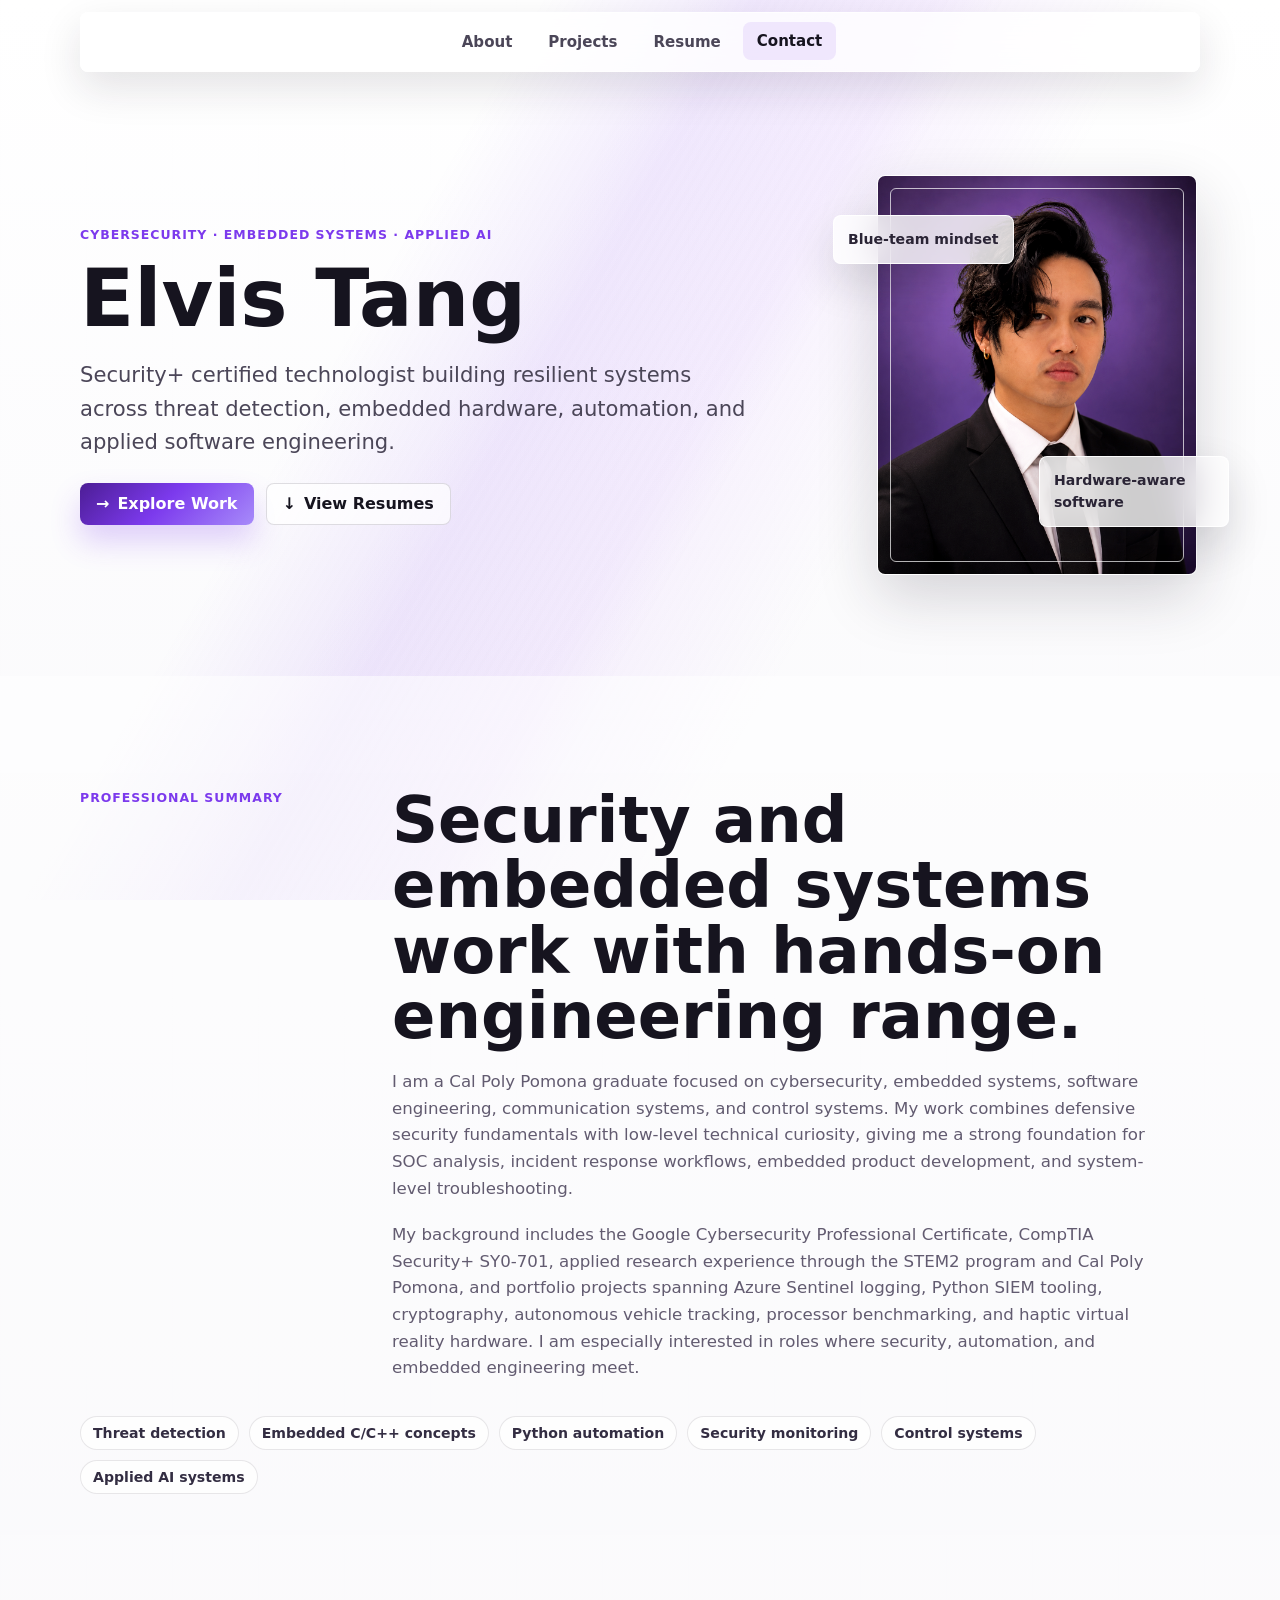
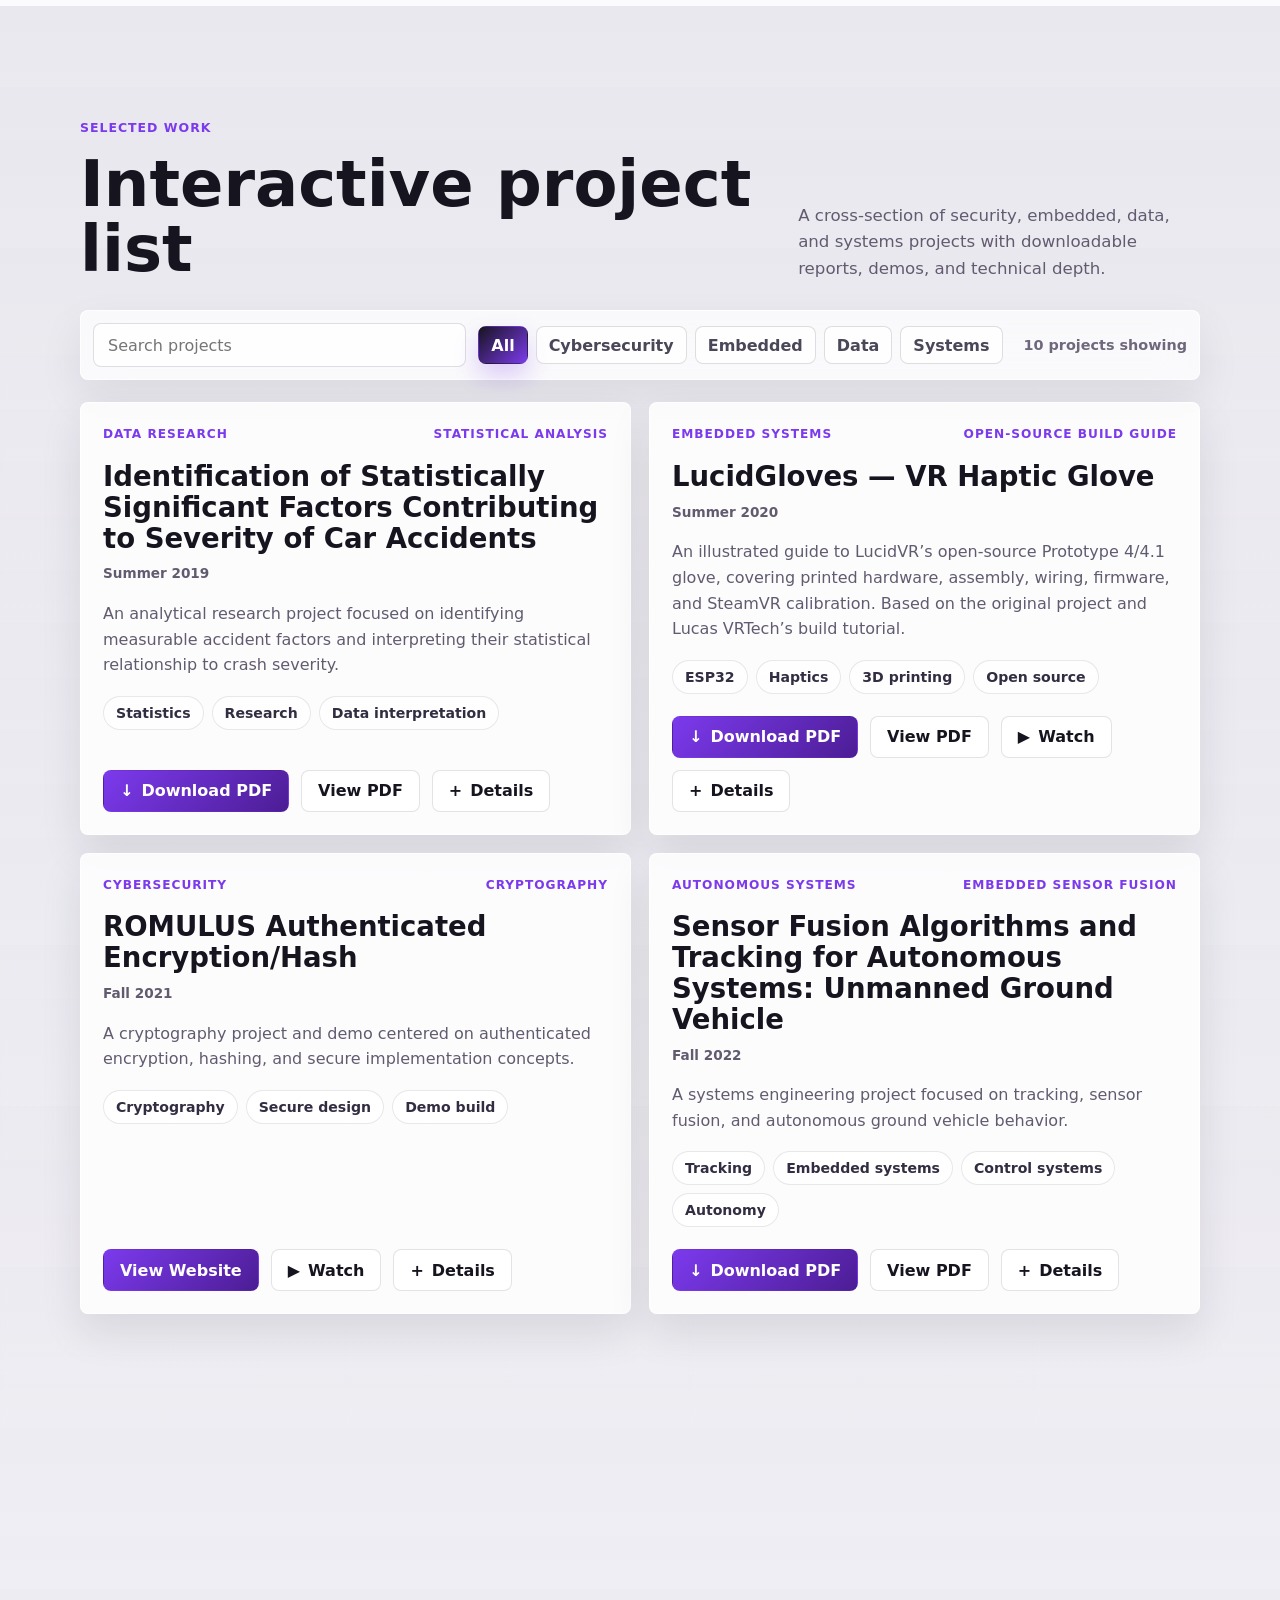
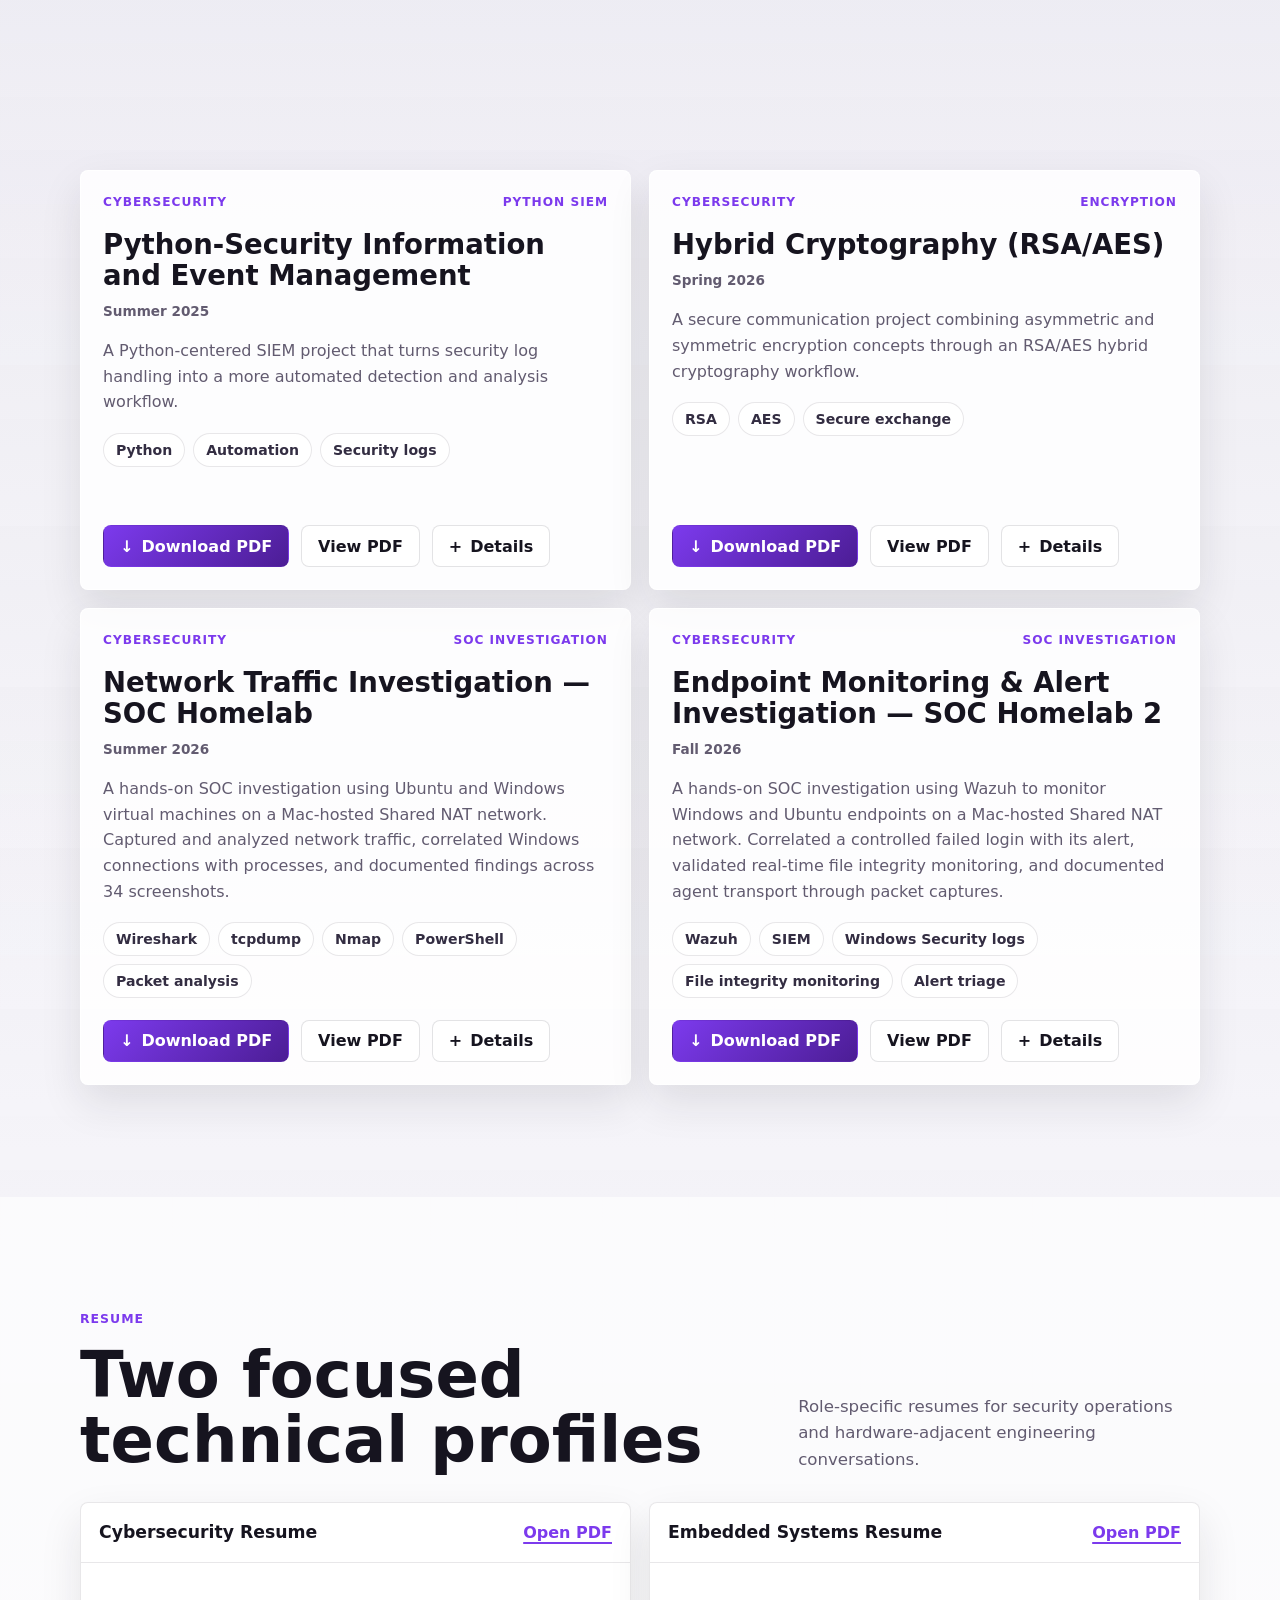
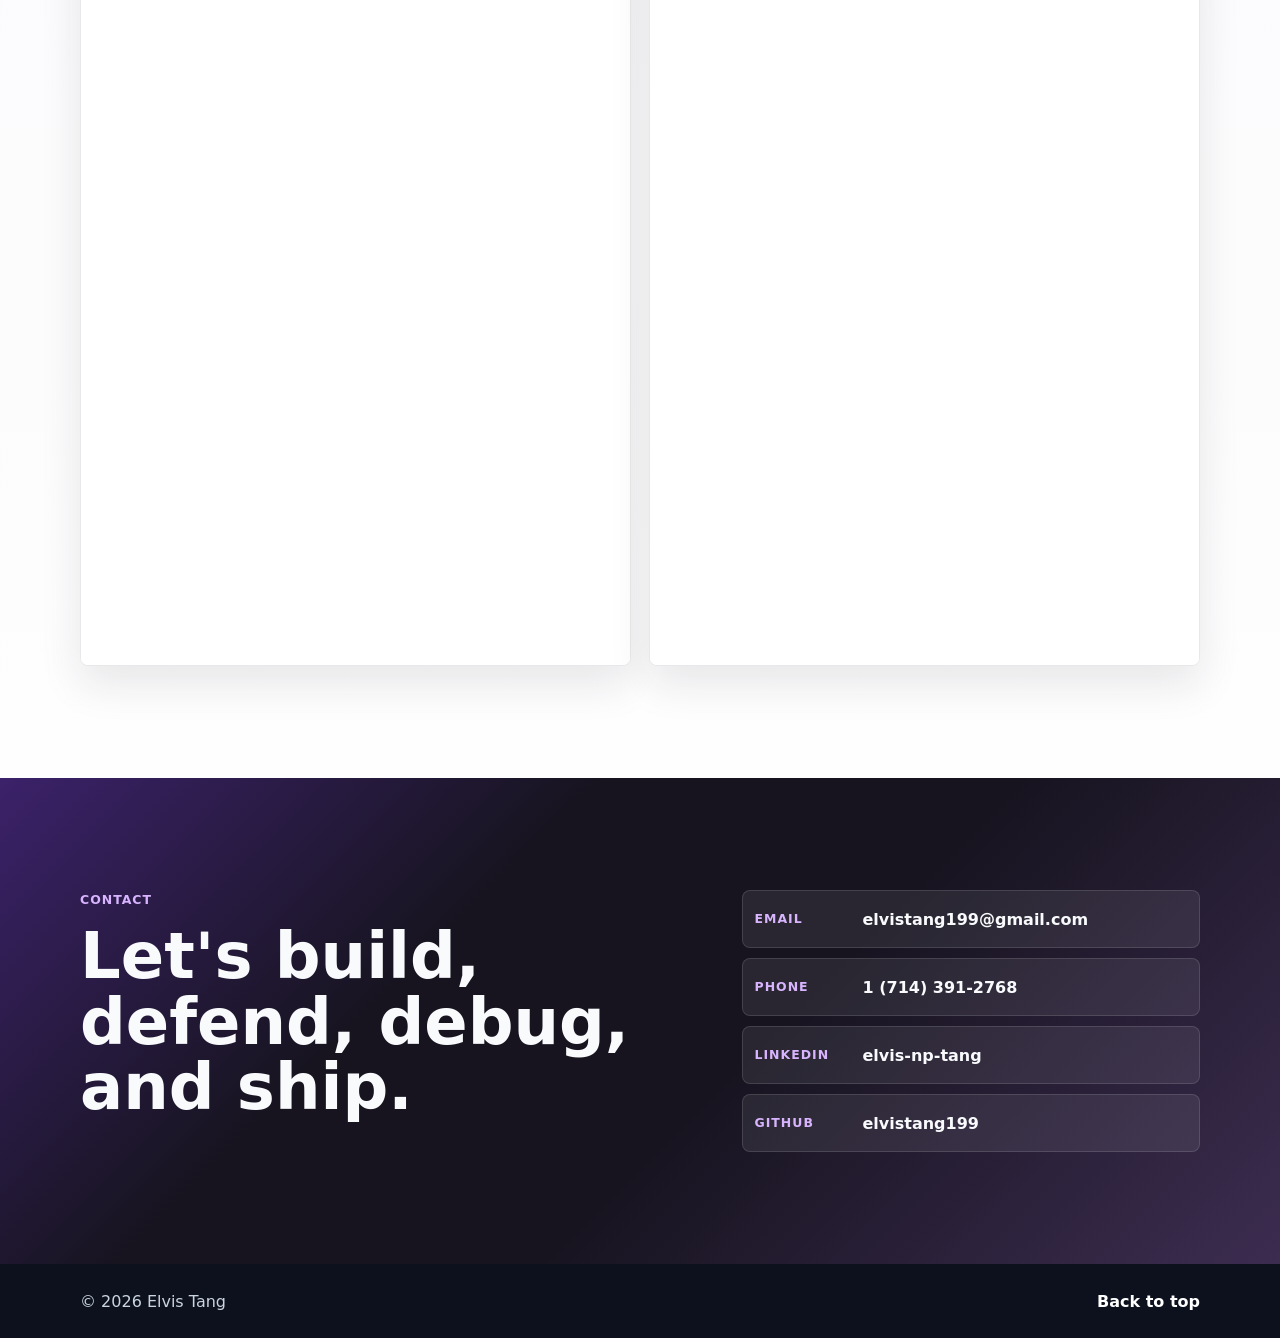
==== commit 562ebc46: "Add files via upload" ====
--- a/index.html
+++ b/index.html
@@ -123,7 +123,7 @@
             <button class="filter-button" type="button" data-filter="data">Data</button>
             <button class="filter-button" type="button" data-filter="systems">Systems</button>
           </div>
-          <p class="project-count" aria-live="polite"><span id="visible-count">9</span> projects showing</p>
+          <p class="project-count" aria-live="polite"><span id="visible-count">10</span> projects showing</p>
         </div>
 
         <div class="project-grid">
@@ -140,6 +140,7 @@
               <span>Statistical analysis</span>
             </div>
             <h3>Identification of Statistically Significant Factors Contributing to Severity of Car Accidents</h3>
+            <p class="project-date" aria-label="Project date">Summer 2019</p>
             <p>
               An analytical research project focused on identifying measurable accident factors
               and interpreting their statistical relationship to crash severity.
@@ -181,6 +182,7 @@
               <span>Open-source build guide</span>
             </div>
             <h3>LucidGloves — VR Haptic Glove</h3>
+            <p class="project-date" aria-label="Project date">Summer 2020</p>
             <p>
               An illustrated guide to LucidVR’s open-source Prototype 4/4.1 glove, covering
               printed hardware, assembly, wiring, firmware, and SteamVR calibration.
@@ -225,6 +227,7 @@
               <span>Cryptography</span>
             </div>
             <h3>ROMULUS Authenticated Encryption/Hash</h3>
+            <p class="project-date" aria-label="Project date">Fall 2021</p>
             <p>
               A cryptography project and demo centered on authenticated encryption, hashing,
               and secure implementation concepts.
@@ -264,6 +267,7 @@
               <span>Embedded sensor fusion</span>
             </div>
             <h3>Sensor Fusion Algorithms and Tracking for Autonomous Systems: Unmanned Ground Vehicle</h3>
+            <p class="project-date" aria-label="Project date">Fall 2022</p>
             <p>
               A systems engineering project focused on tracking, sensor fusion, and autonomous
               ground vehicle behavior.
@@ -304,6 +308,7 @@
               <span>Benchmarking</span>
             </div>
             <h3>Comparing the x86 to AMD Processor using SilverBench</h3>
+            <p class="project-date" aria-label="Project date">Spring 2023</p>
             <p>
               A performance comparison project exploring processor behavior, benchmarking
               methodology, and architecture-level tradeoffs.
@@ -343,6 +348,7 @@
               <span>SIEM</span>
             </div>
             <h3>Log Hacker Information Using Azure Sentinel</h3>
+            <p class="project-date" aria-label="Project date">Spring 2023</p>
             <p>
               A blue-team logging project using Azure Sentinel concepts to capture, organize,
               and analyze attacker-related security telemetry.
@@ -382,6 +388,7 @@
               <span>Python SIEM</span>
             </div>
             <h3>Python-Security Information and Event Management</h3>
+            <p class="project-date" aria-label="Project date">Summer 2025</p>
             <p>
               A Python-centered SIEM project that turns security log handling into a more
               automated detection and analysis workflow.
@@ -421,6 +428,7 @@
               <span>Encryption</span>
             </div>
             <h3>Hybrid Cryptography (RSA/AES)</h3>
+            <p class="project-date" aria-label="Project date">Spring 2026</p>
             <p>
               A secure communication project combining asymmetric and symmetric encryption
               concepts through an RSA/AES hybrid cryptography workflow.
@@ -460,6 +468,7 @@
               <span>SOC investigation</span>
             </div>
             <h3>Network Traffic Investigation — SOC Homelab</h3>
+            <p class="project-date" aria-label="Project date">Summer 2026</p>
             <p>
               A hands-on SOC investigation using Ubuntu and Windows virtual machines on a
               Mac-hosted Shared NAT network. Captured and analyzed network traffic, correlated
@@ -490,6 +499,52 @@
                 <li>Correlated authorized Nmap scans with TCP SYN probes in Wireshark; all 1,000 scanned Windows TCP ports returned filtered/no-response results.</li>
                 <li>Documented NAT visibility and encrypted-payload limitations without making unsupported claims of malicious activity.</li>
                 <li>In progress: controlled Windows application traffic, additional event correlation, and remaining process attribution.</li>
+              </ul>
+            </div>
+          </article>
+          <article
+            id="soc-homelab-2"
+            class="project-card reveal tilt-target"
+            data-category="cybersecurity"
+            data-keywords="soc homelab wazuh siem xdr endpoint monitoring alert investigation triage windows ubuntu authentication failed login event 4625 file integrity monitoring fim tcpdump packet correlation shared nat"
+          >
+            <div class="card-topline">
+              <span>Cybersecurity</span>
+              <span>SOC investigation</span>
+            </div>
+            <h3>Endpoint Monitoring &amp; Alert Investigation — SOC Homelab 2</h3>
+            <p class="project-date" aria-label="Project date">Fall 2026</p>
+            <p>
+              A hands-on SOC investigation using Wazuh to monitor Windows and Ubuntu endpoints
+              on a Mac-hosted Shared NAT network. Correlated a controlled failed login with its
+              alert, validated real-time file integrity monitoring, and documented agent transport
+              through packet captures.
+            </p>
+            <div class="tag-row" aria-label="Project skills">
+              <span>Wazuh</span>
+              <span>SIEM</span>
+              <span>Windows Security logs</span>
+              <span>File integrity monitoring</span>
+              <span>Alert triage</span>
+            </div>
+            <div class="project-actions">
+              <a class="button" href="assets/reports/soc-homelab-2.pdf" download>
+                <span aria-hidden="true">&darr;</span>
+                Download PDF
+              </a>
+              <a class="button" href="assets/reports/soc-homelab-2.pdf">View PDF</a>
+              <button class="details-toggle" type="button" aria-expanded="false" aria-controls="soc-homelab-2-details">
+                <span aria-hidden="true">+</span>
+                Details
+              </button>
+            </div>
+            <div class="project-details" id="soc-homelab-2-details">
+              <ul>
+                <li>Deployed the Wazuh manager, indexer, and dashboard on a dedicated Ubuntu server and enrolled Windows and Ubuntu endpoint agents.</li>
+                <li>Matched Windows Security Event ID 4625 to its Wazuh alert using the host, target account, record ID, and source timestamp.</li>
+                <li>Validated real-time file integrity alerts on both endpoints with controlled file changes and matching before-and-after hashes.</li>
+                <li>Captured agent communication on TCP port 1514 and correlated its timing with a repeated Ubuntu file-change test.</li>
+                <li>Closed the authentication investigation as expected lab activity and documented encrypted-payload visibility and Ubuntu assessment coverage limits.</li>
               </ul>
             </div>
           </article>
--- a/style.css
+++ b/style.css
@@ -789,6 +789,13 @@
   .is-playing .boombox-cassette i { animation: none; }
 }
 
+.project-card .project-date {
+  margin: 10px 0 0;
+  font-size: 0.85rem;
+  font-weight: 600;
+  color: #625b70;
+}
+
 .card-topline {
   position: relative;
   display: flex;
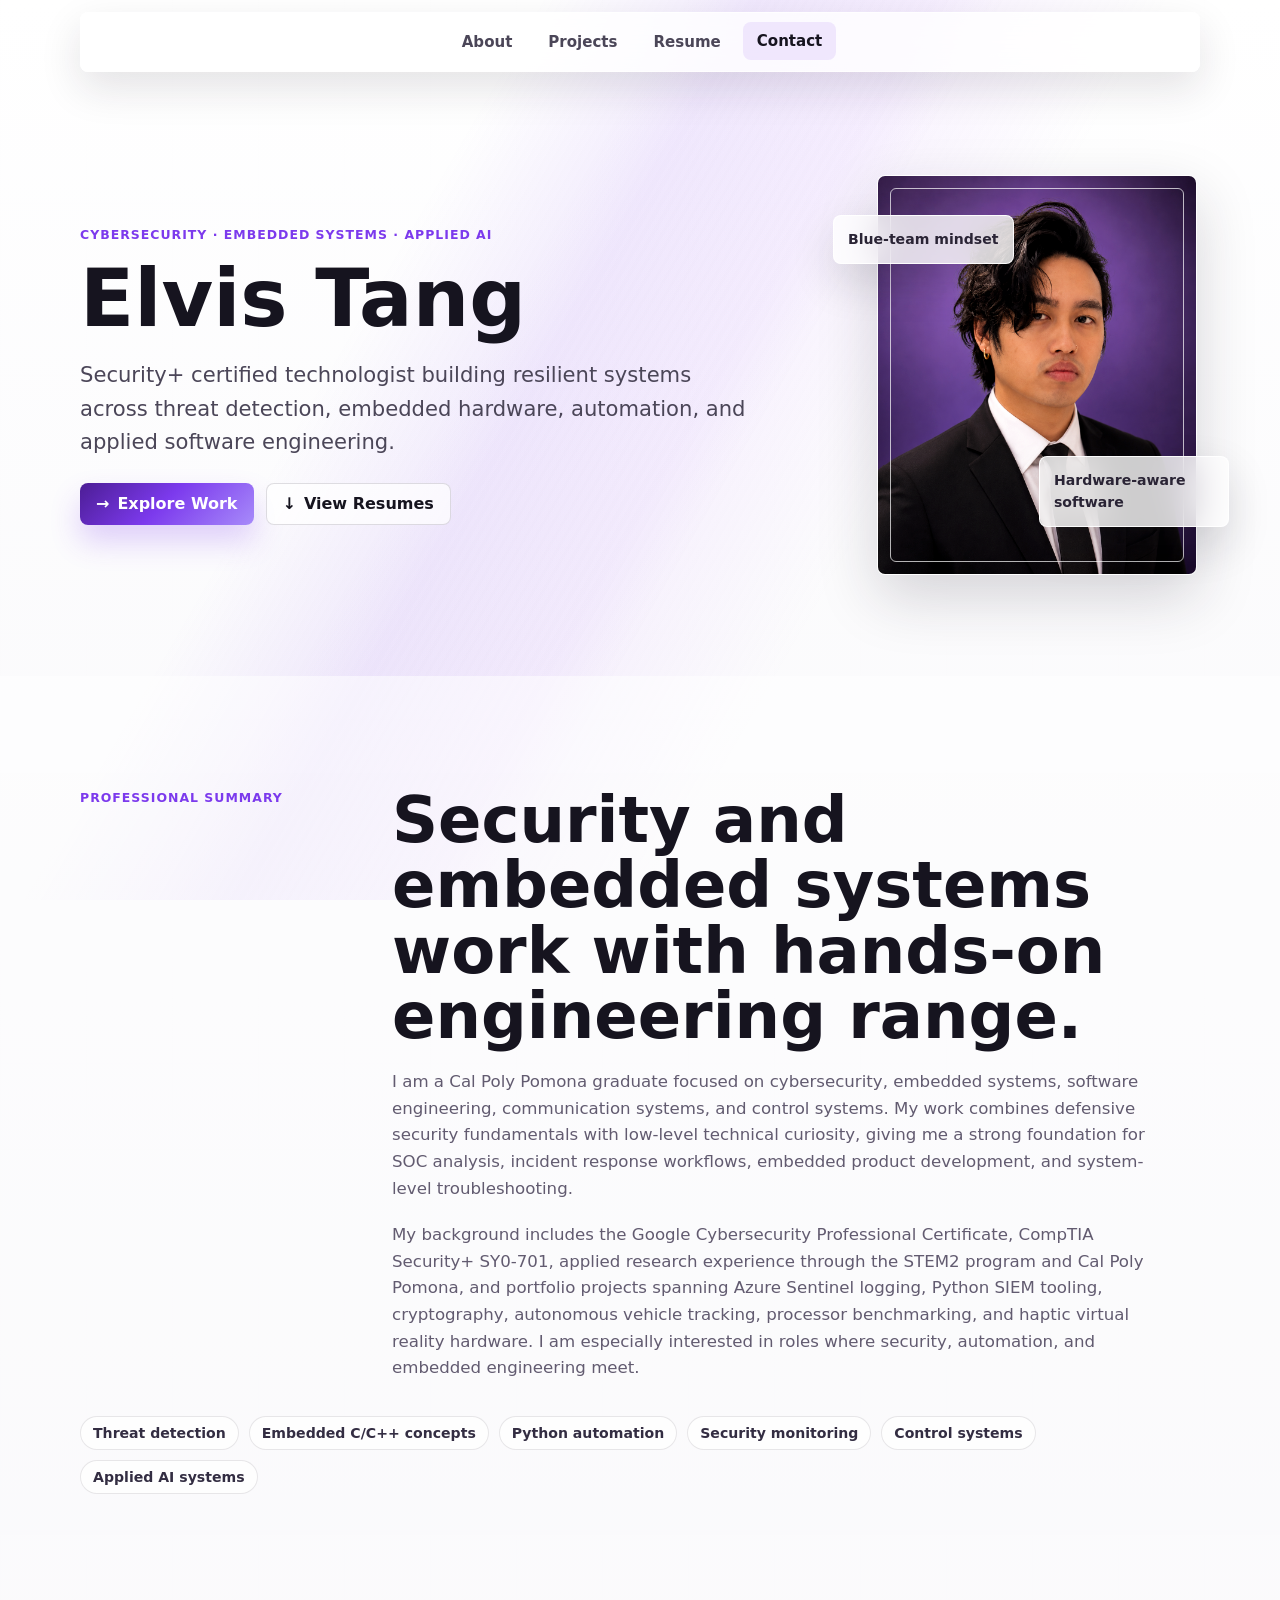
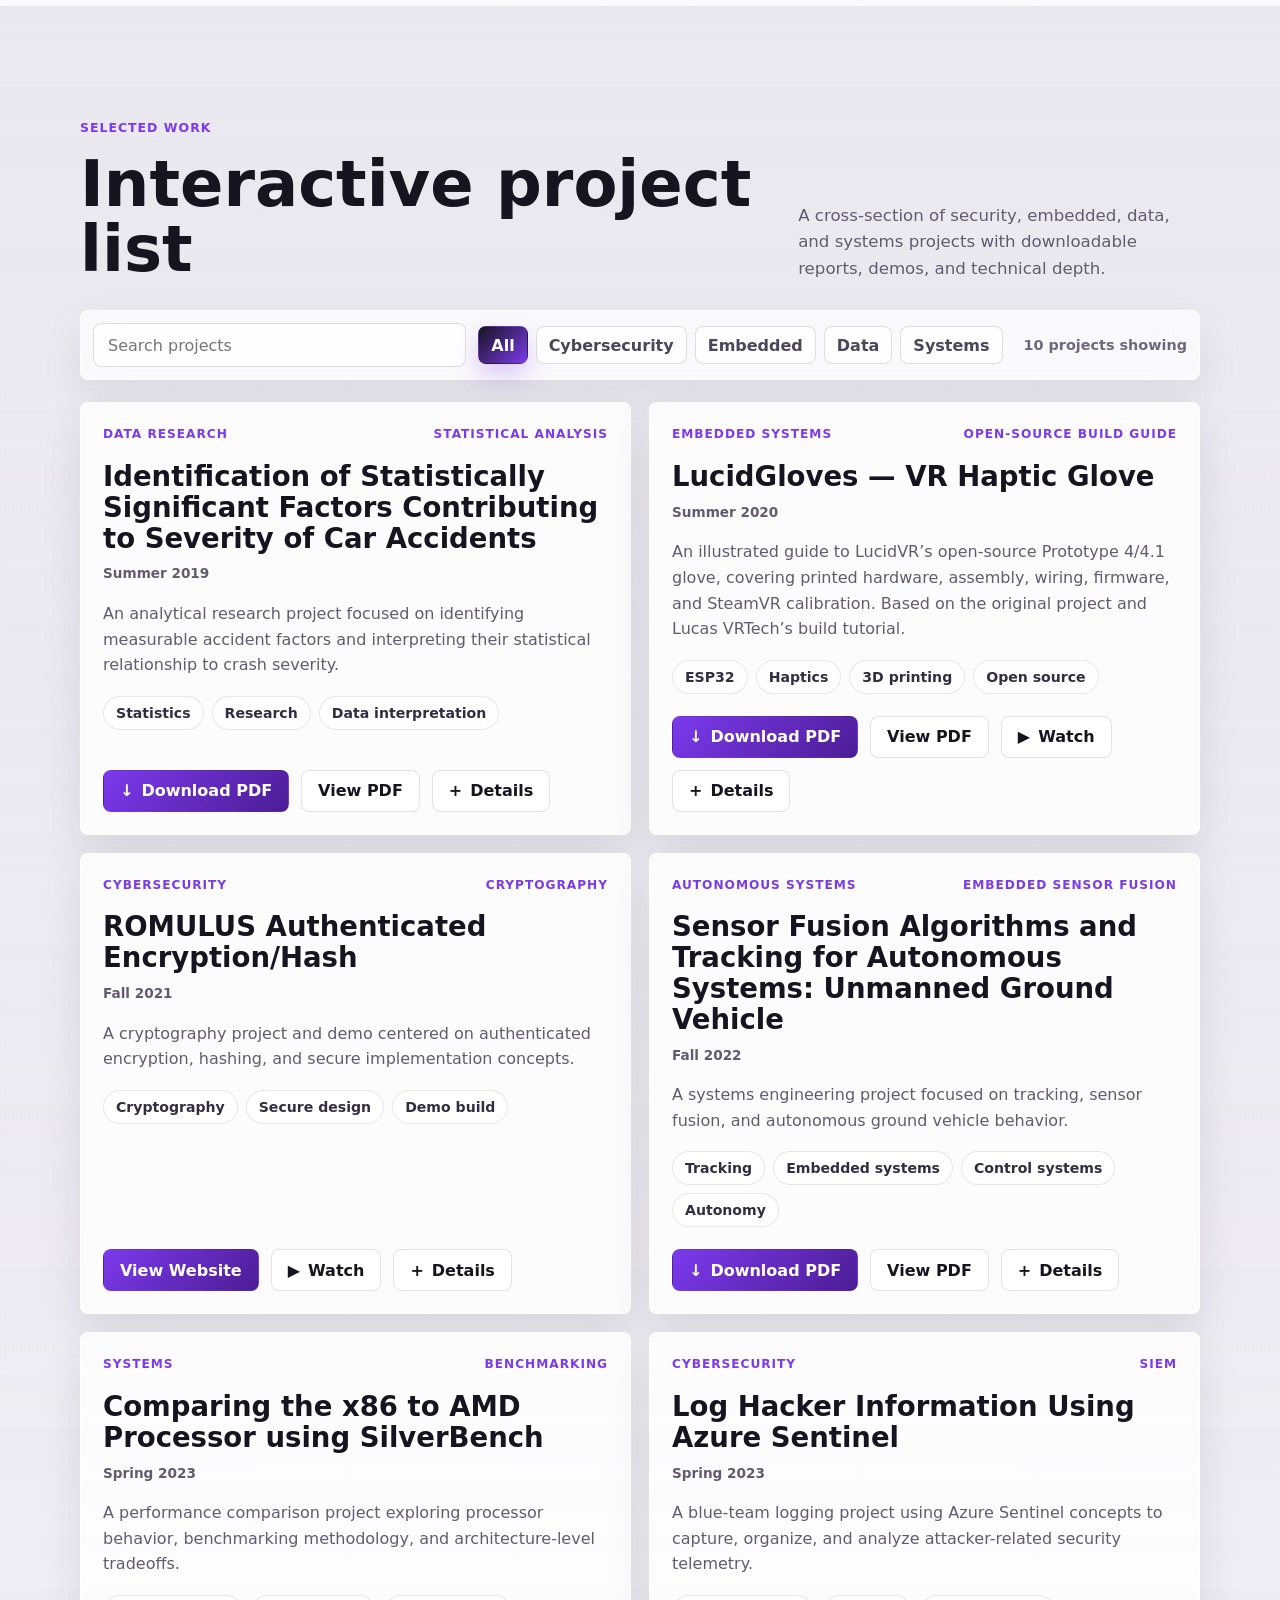
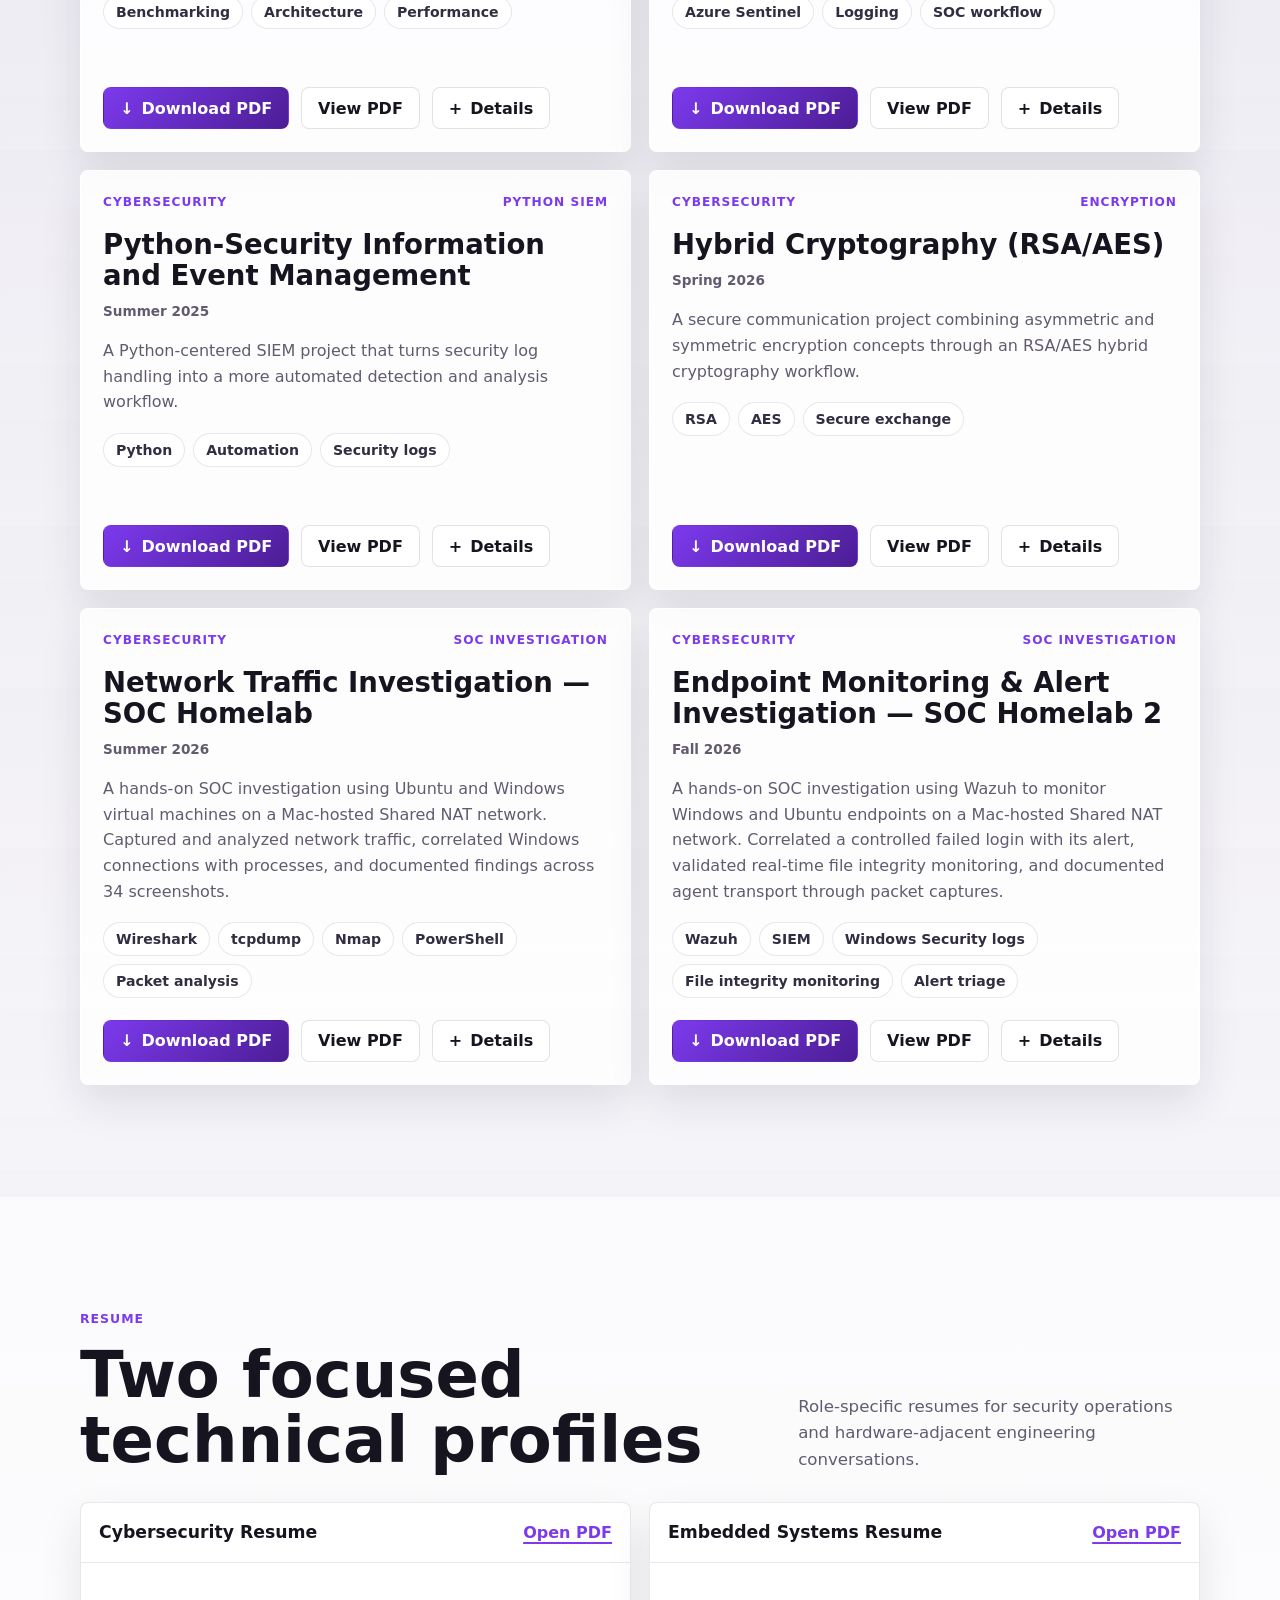
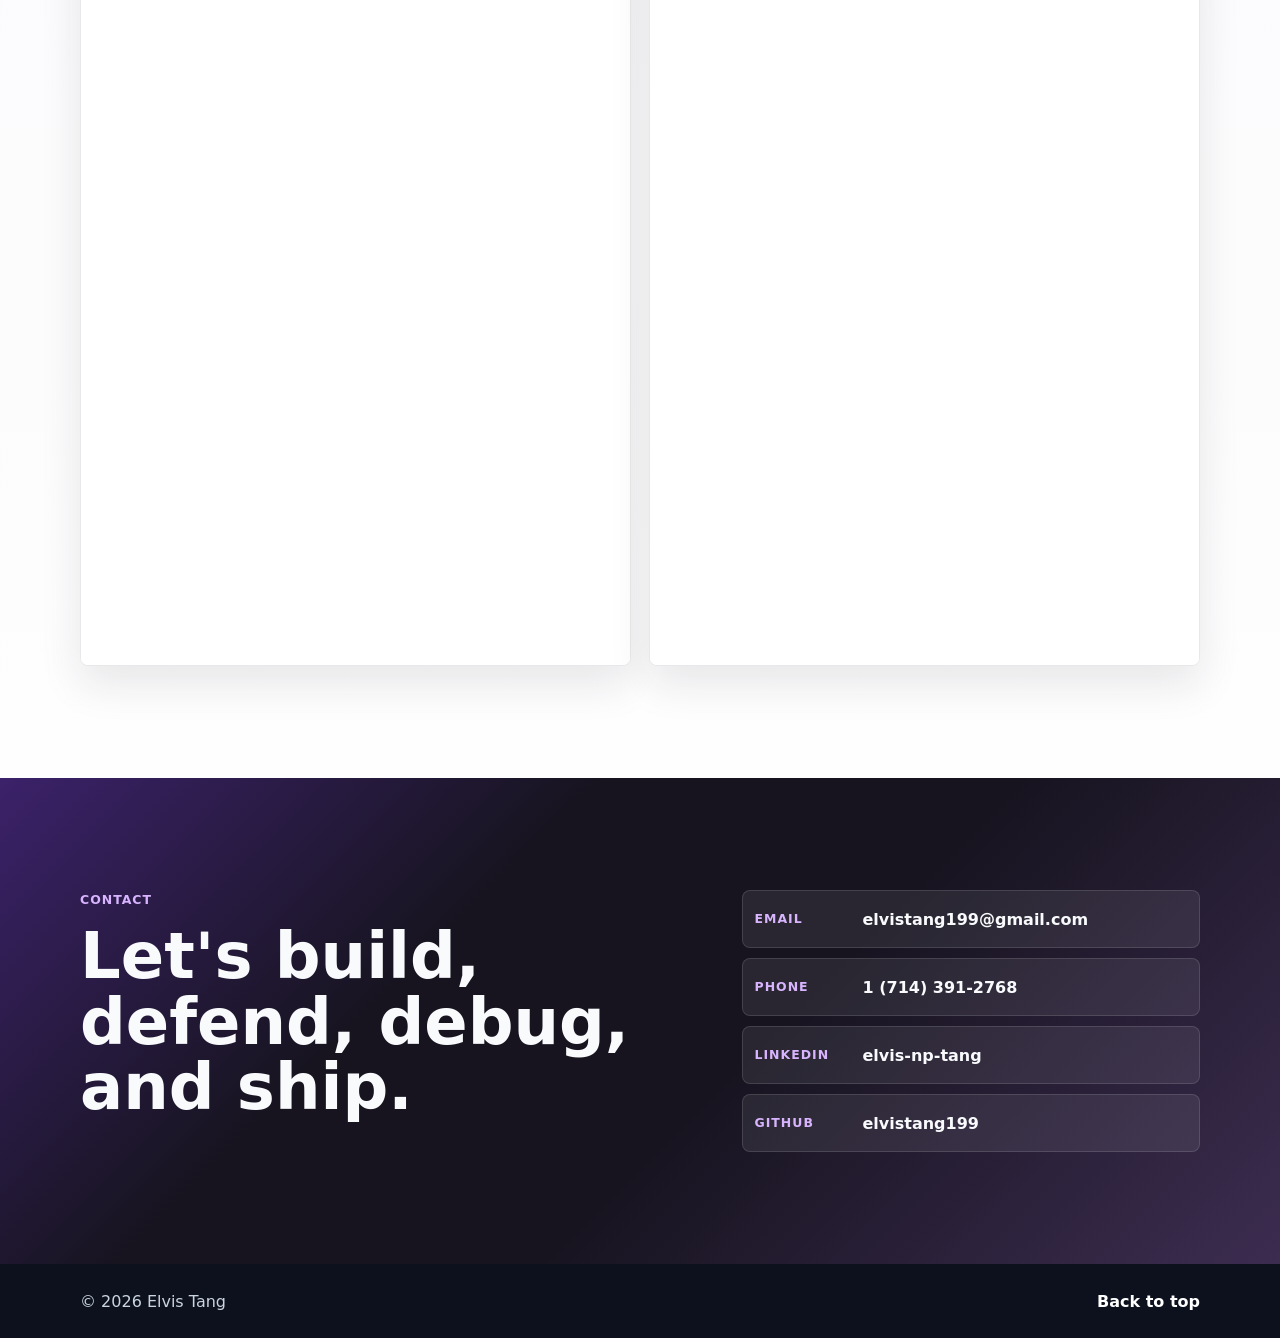
==== commit 3a808e8f: "Add files via upload" ====
--- a/index.html
+++ b/index.html
@@ -52,7 +52,7 @@
 
       <div class="hero-visual" aria-label="Portrait and expertise snapshot">
         <div class="portrait-frame tilt-target">
-          <img src="ElvisTangHeadshot.png" alt="Portrait of Elvis Tang" />
+          <img src="ElvisTang_Headshot.png" alt="Portrait of Elvis Tang" />
         </div>
         <div class="floating-badge badge-top">
           <span>Blue-team mindset</span>
